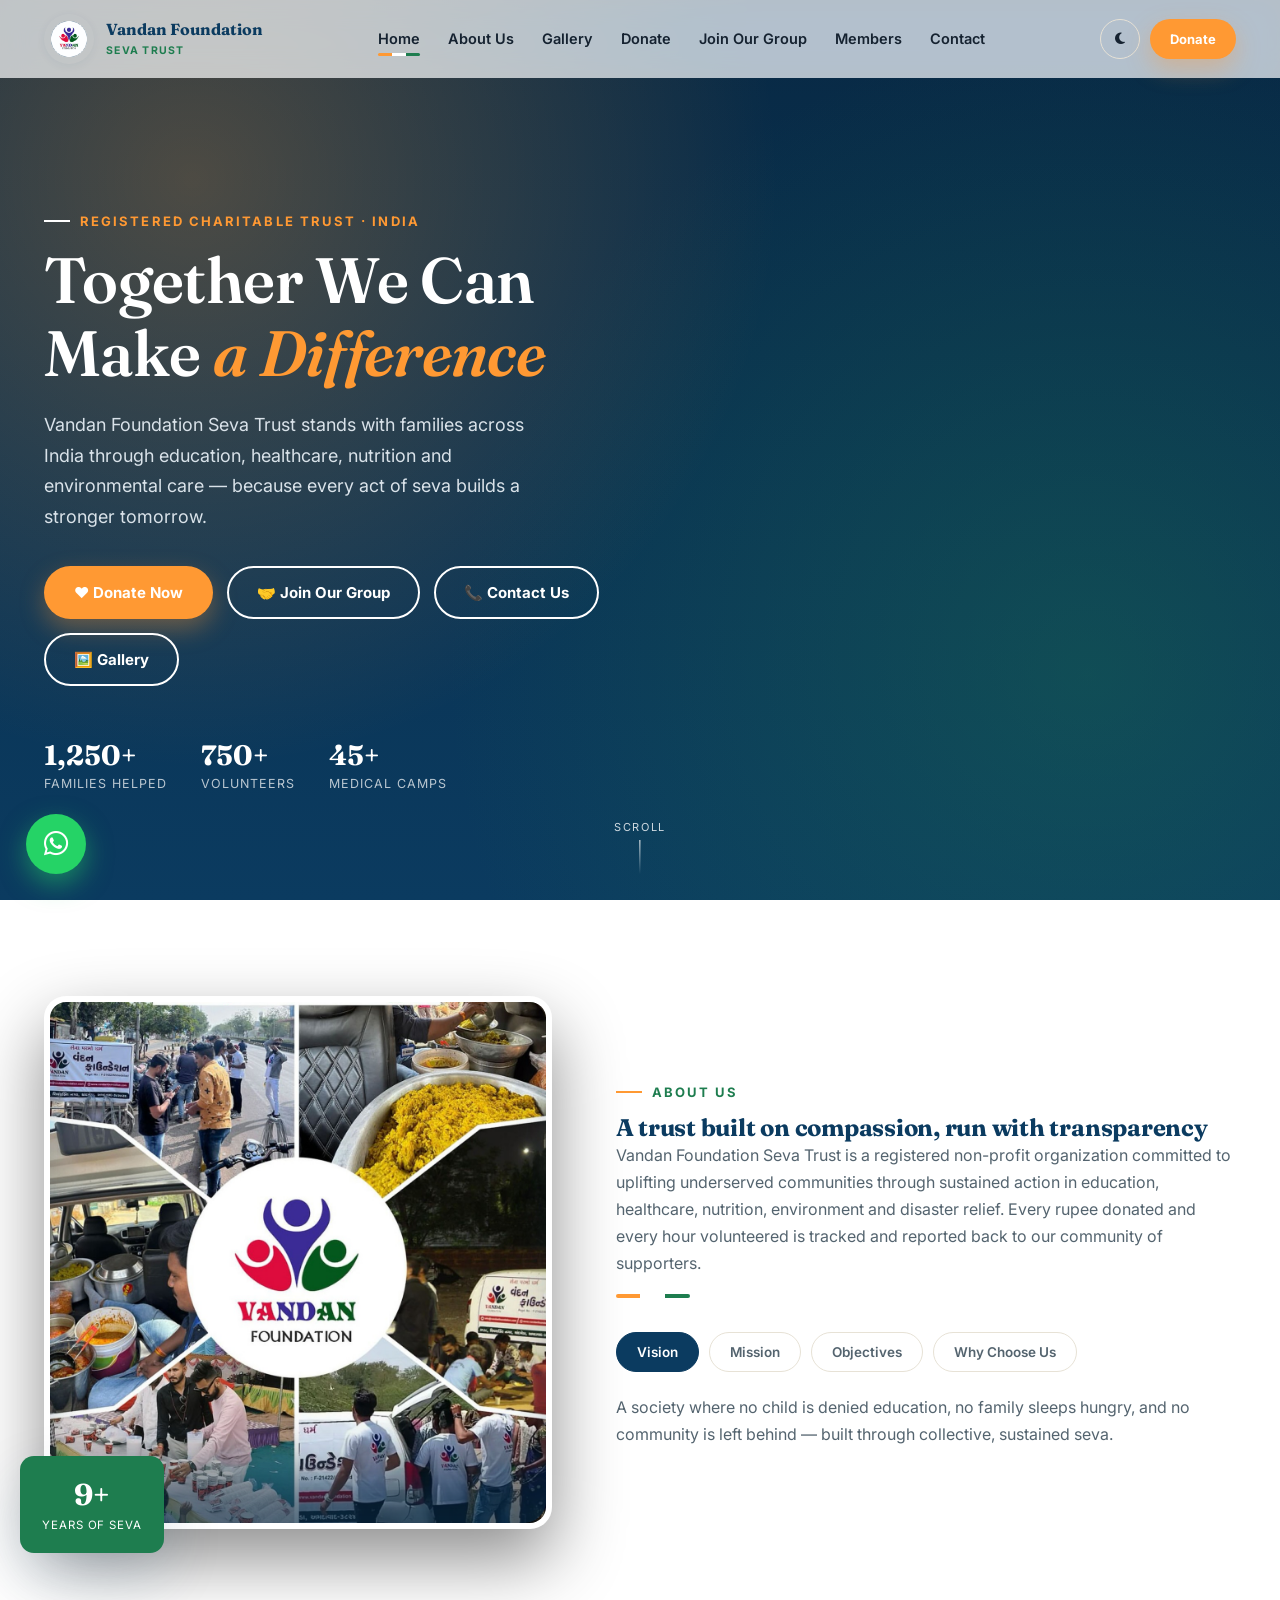
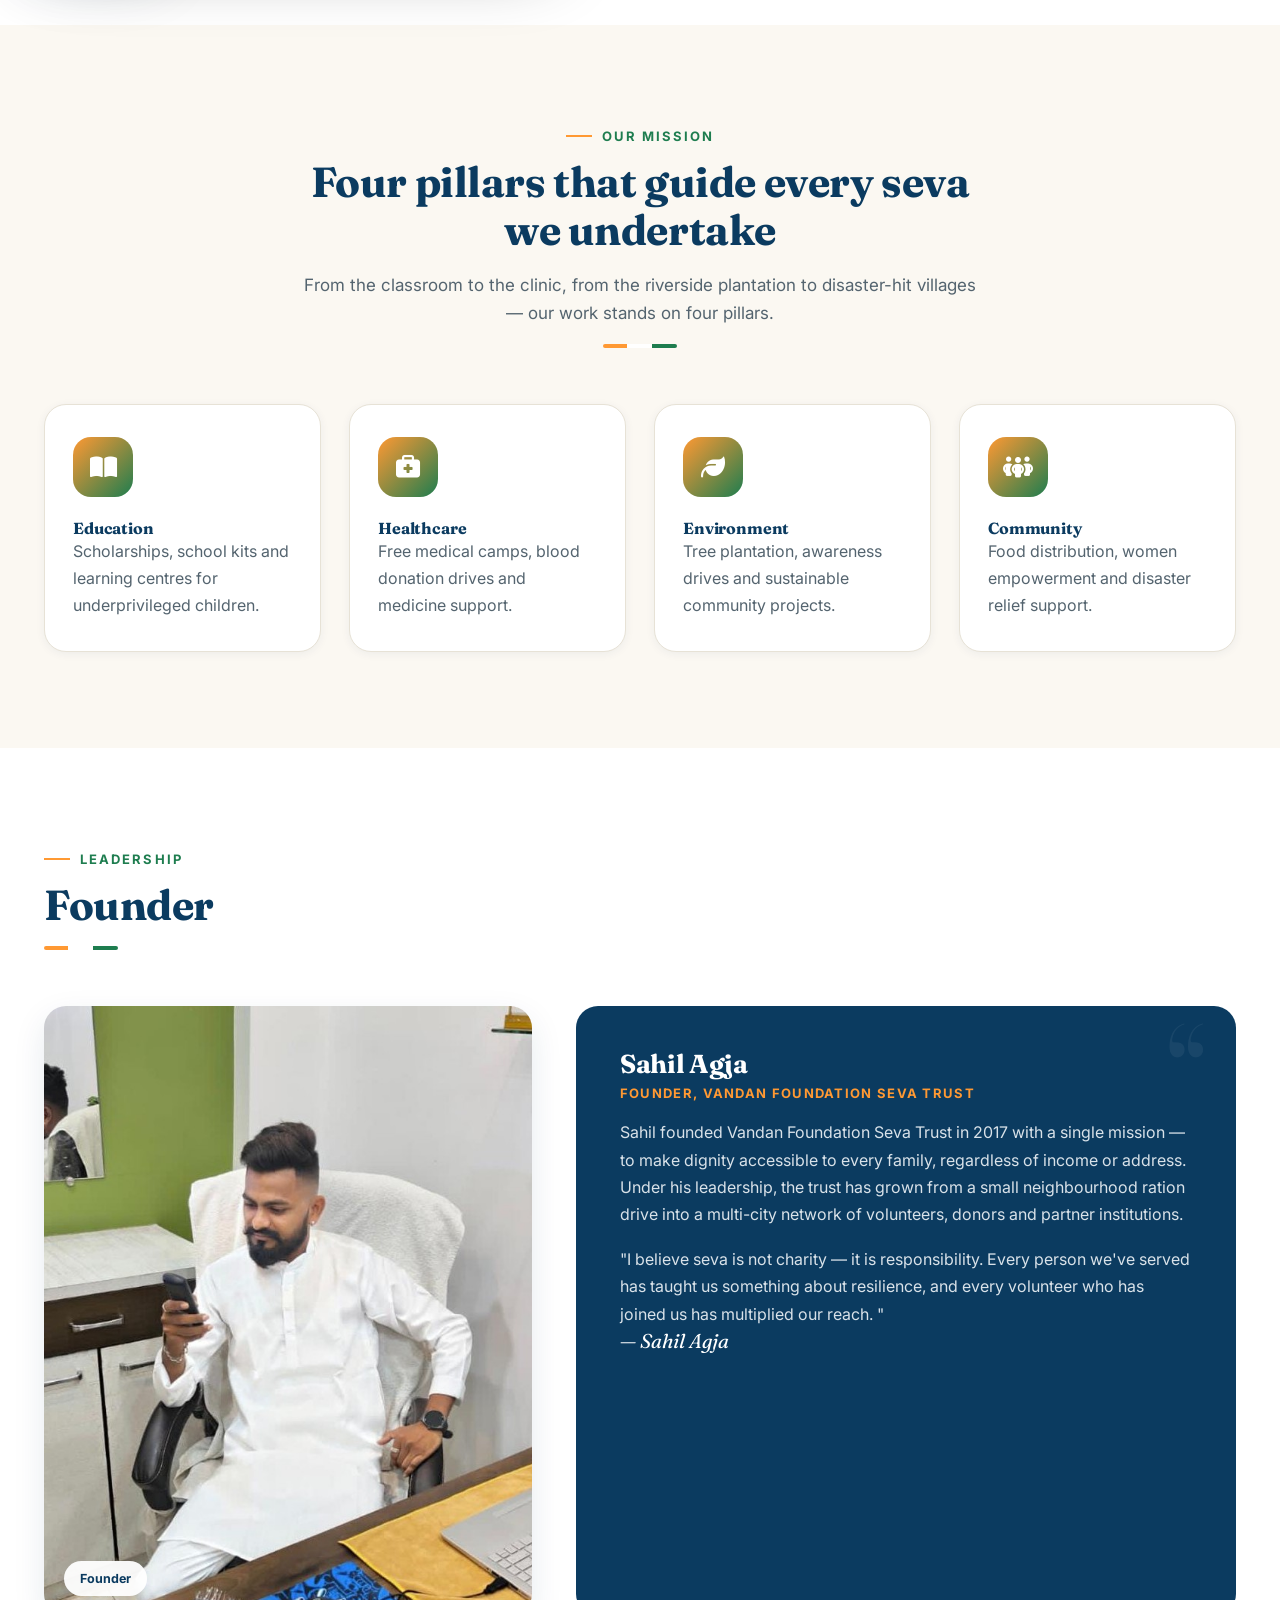
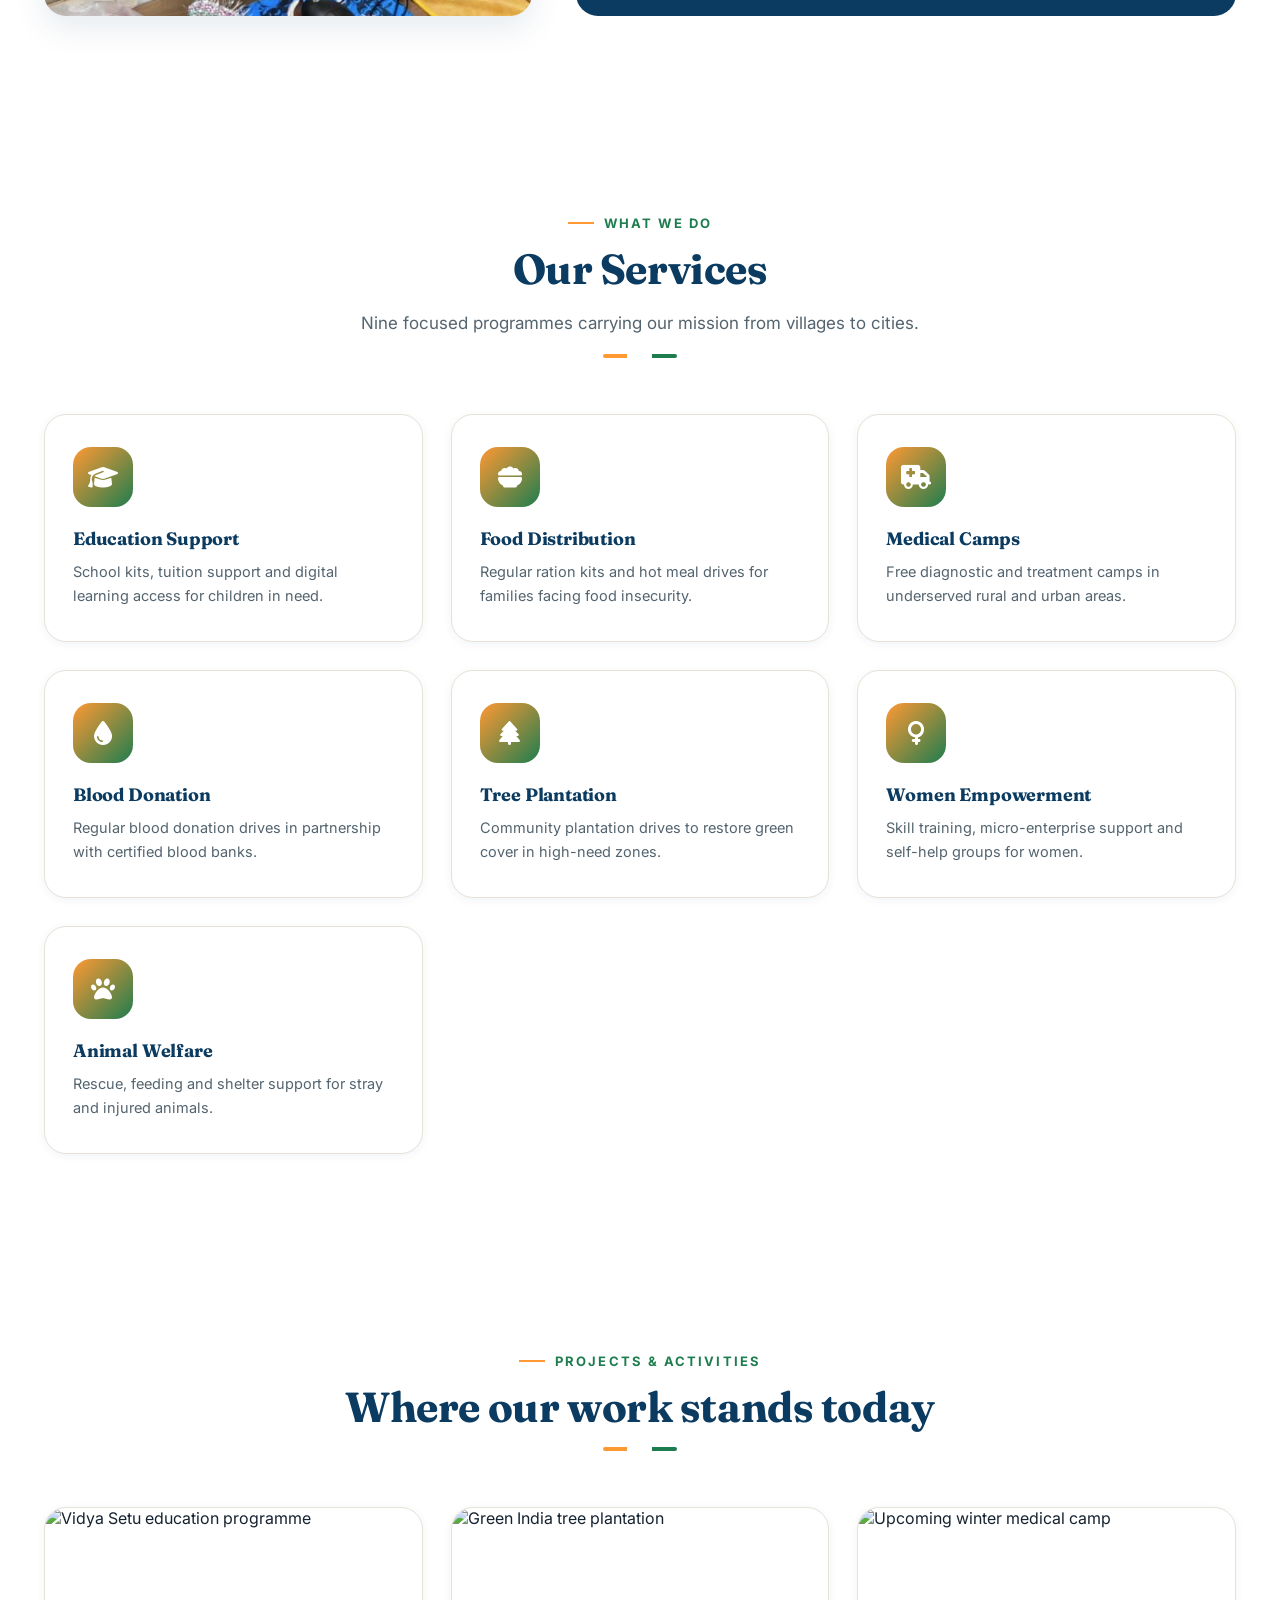
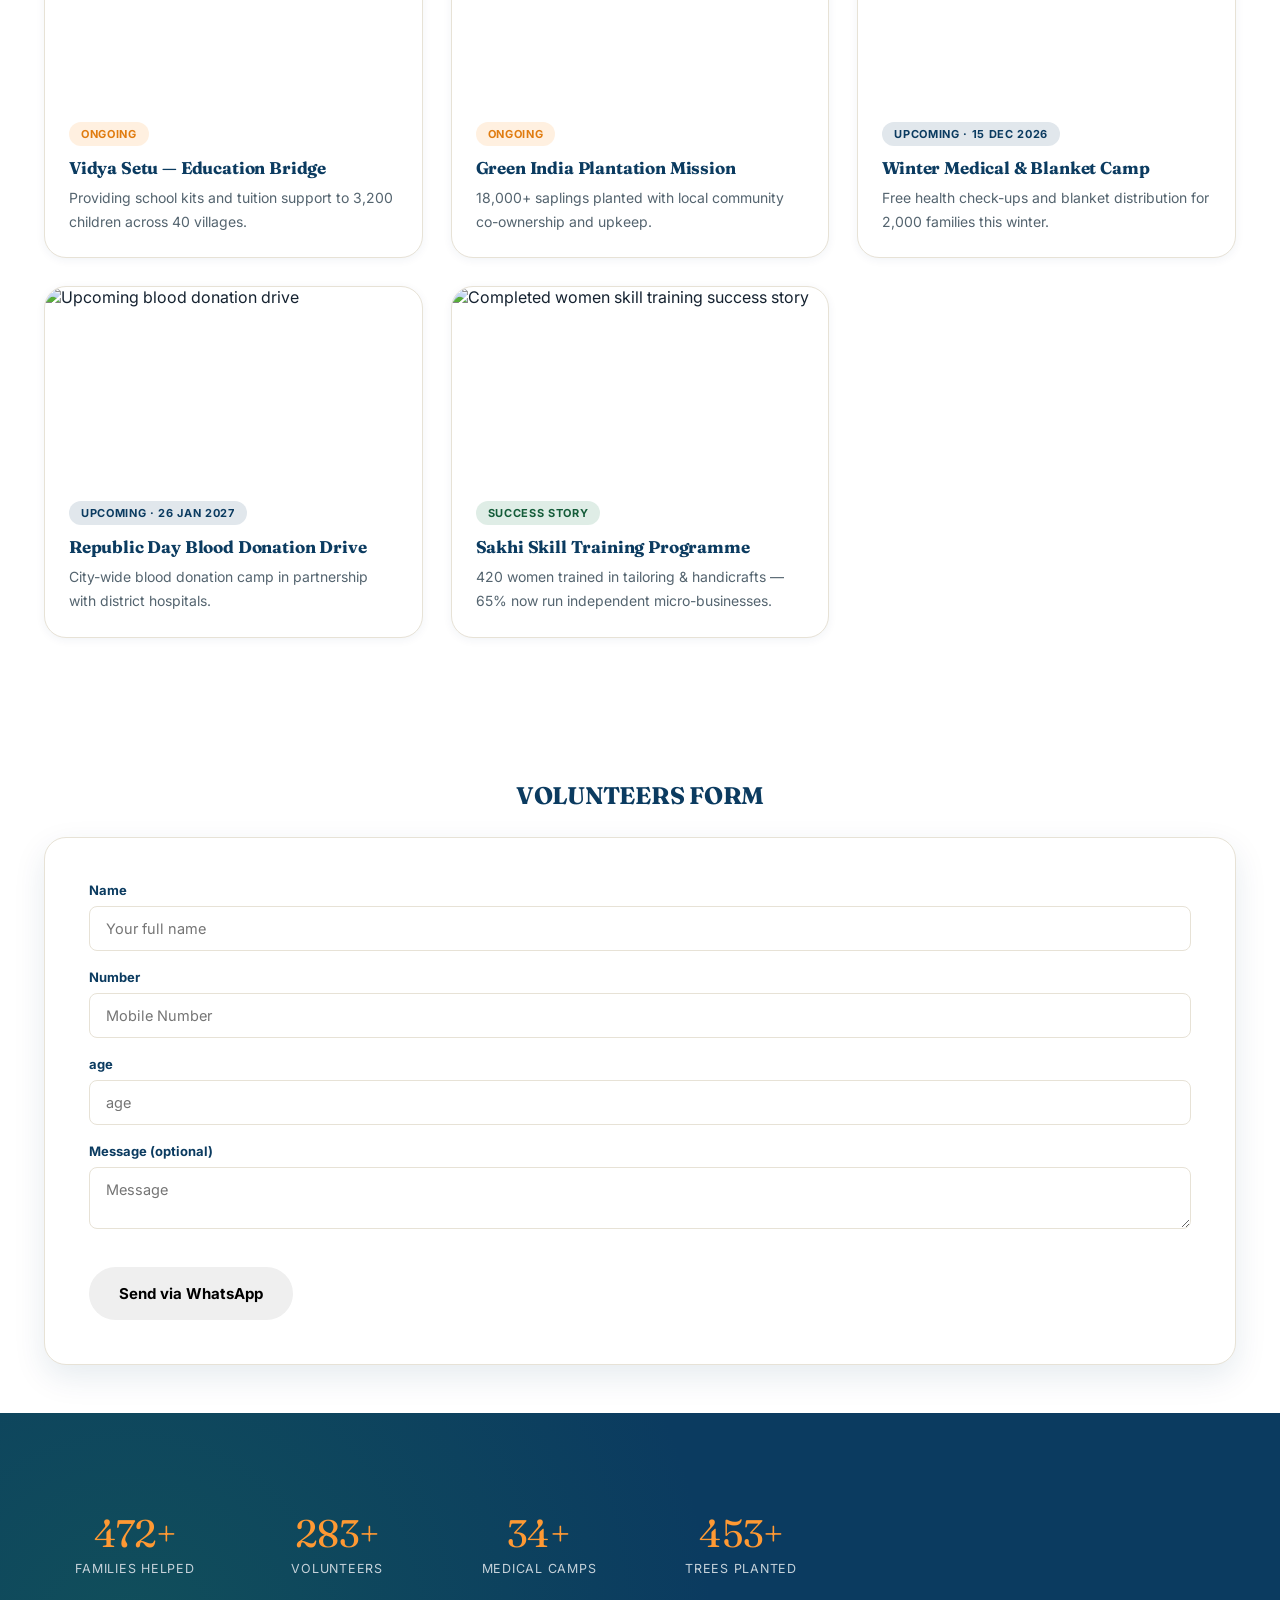
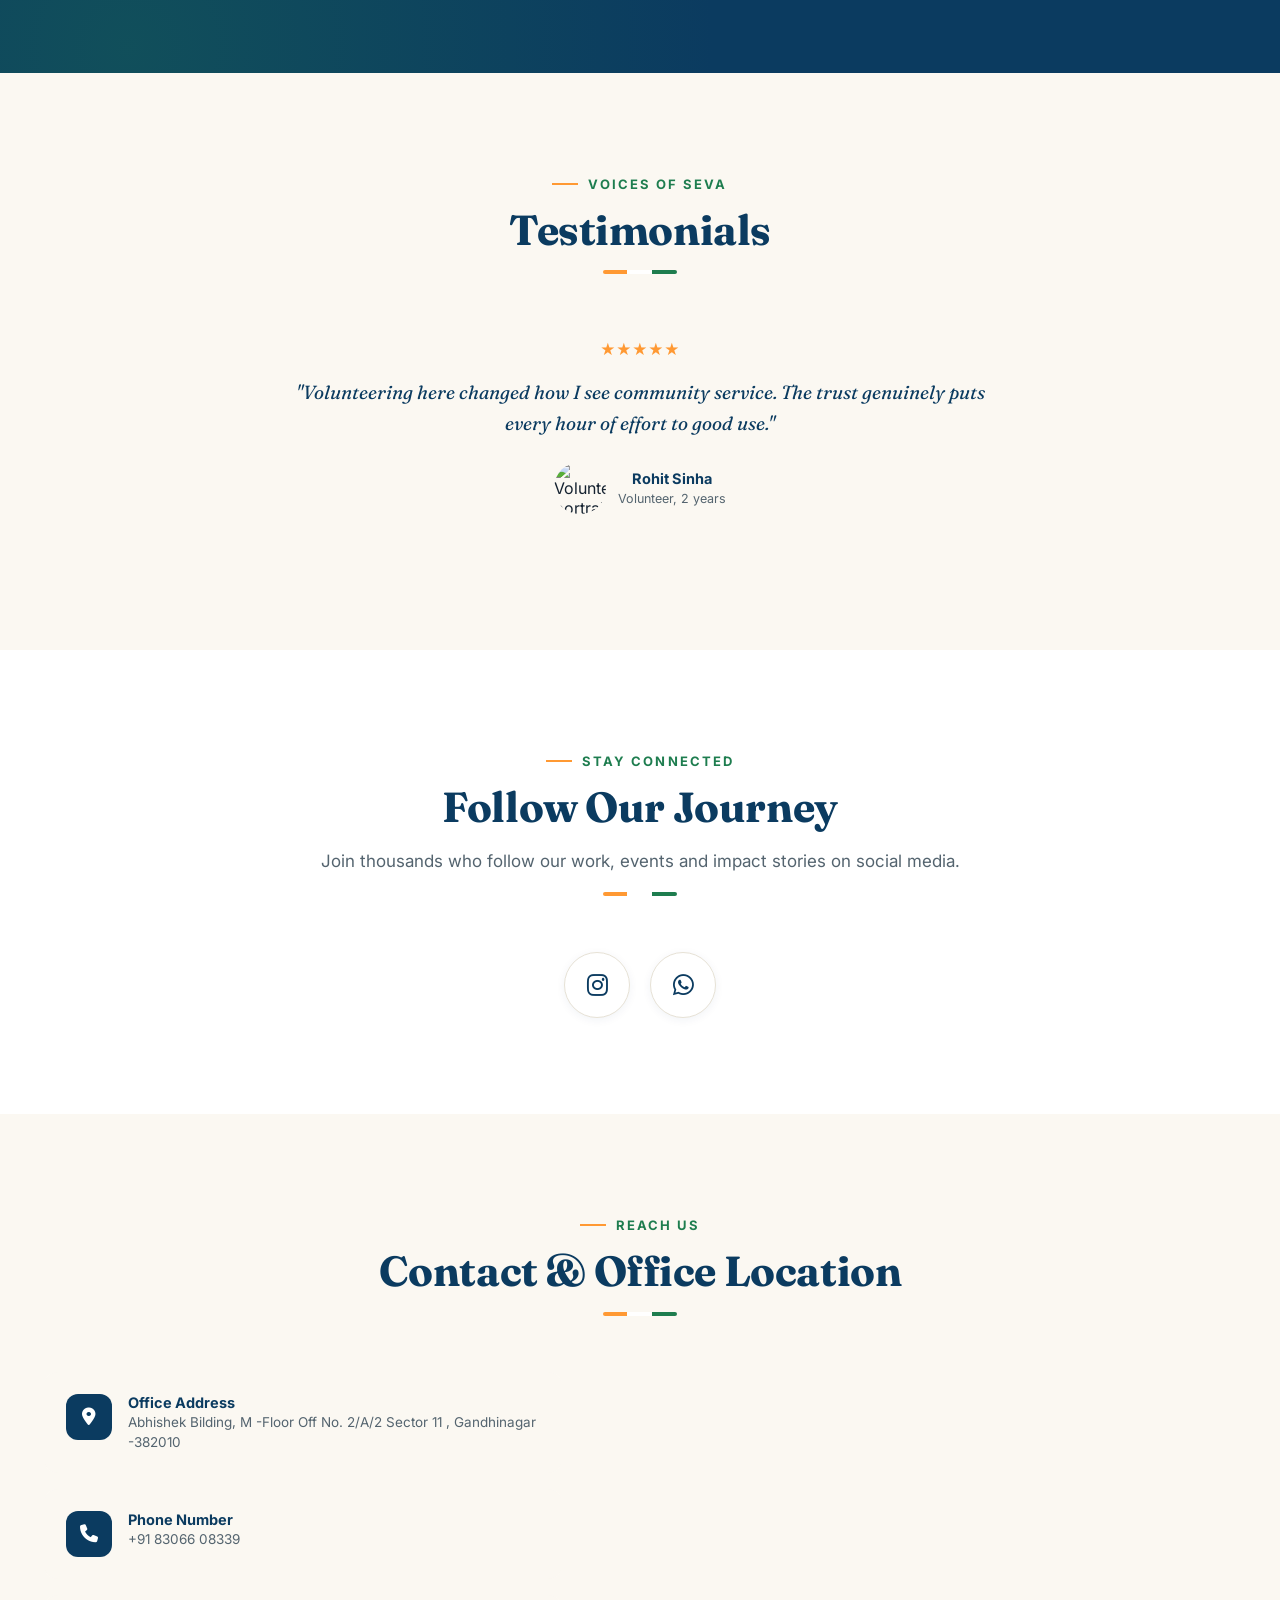
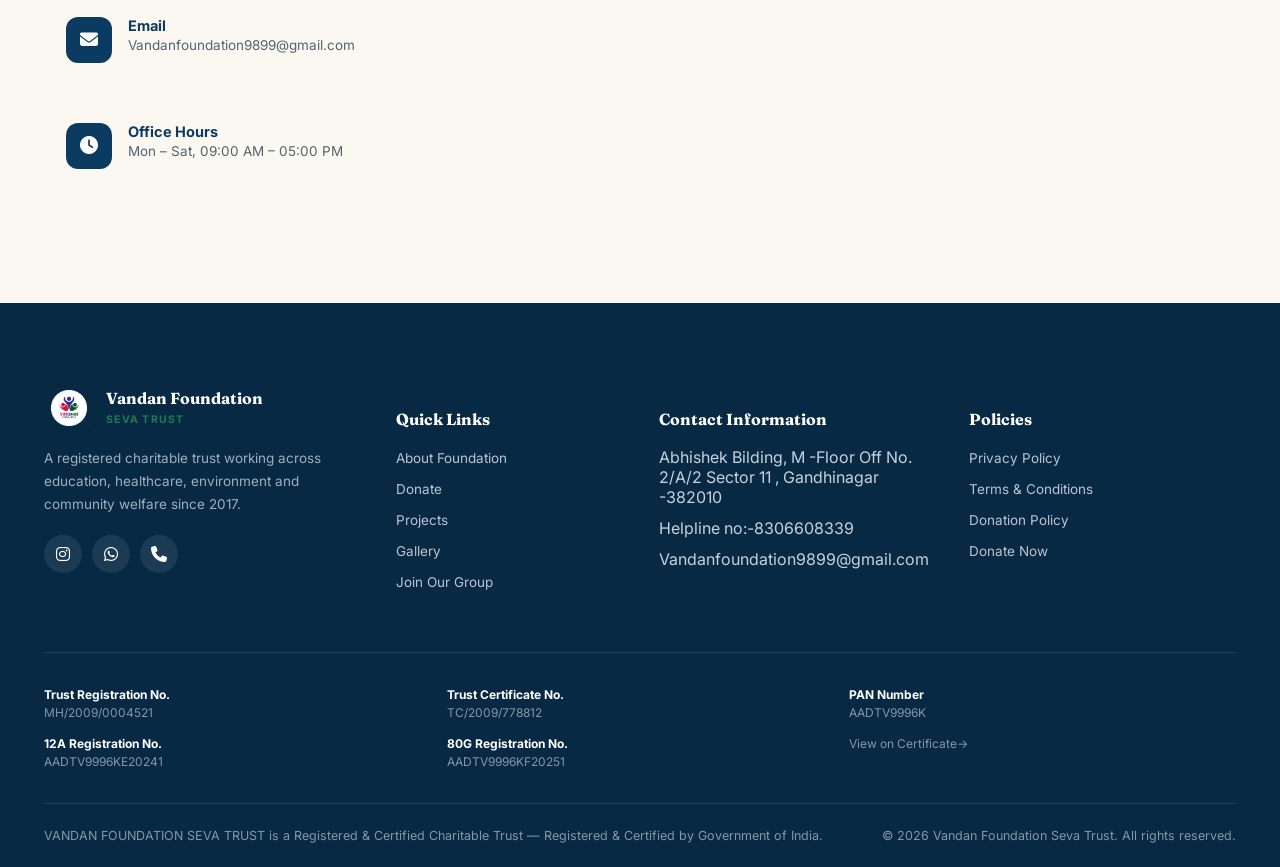
==== index.html @ 944c28fb "Update WhatsApp link to direct to phone number" ====
<!DOCTYPE html>
<html lang="en">
<head>
<meta charset="UTF-8">
<meta name="viewport" content="width=device-width, initial-scale=1.0">
<title>Vandan Foundation Seva Trust | Together We Can Make a Difference</title>
<meta name="description" content="Vandan Foundation Seva Trust is a registered charitable organization working in education, healthcare, environment and community welfare across India. Donate, volunteer, or partner with us.">
<meta name="keywords" content="NGO, charitable trust, donate, volunteer, education support, medical camps, tree plantation, India seva trust">
<meta property="og:title" content="Vandan Foundation Seva Trust">
<meta property="og:description" content="Together We Can Make a Difference — a registered charitable trust serving education, healthcare, environment and community welfare.">
<meta property="og:type" content="website">
<link rel="icon" href="data:image/svg+xml,<svg xmlns=%22http://www.w3.org/2000/svg%22 viewBox=%220 0 100 100%22><circle cx=%2250%22 cy=%2250%22 r=%2248%22 fill=%22%230B3B60%22/><text x=%2250%22 y=%2263%22 font-size=%2250%22 text-anchor=%22middle%22 fill=%22%23FF9933%22>V</text></svg>">
<link rel="preconnect" href="https://fonts.googleapis.com">
<link href="https://fonts.googleapis.com/css2?family=Fraunces:ital,wght@0,500;0,600;0,700;1,500&family=Inter:wght@400;500;600;700;800&display=swap" rel="stylesheet">
<link rel="stylesheet" href="https://cdnjs.cloudflare.com/ajax/libs/font-awesome/6.5.1/css/all.min.css">
<link rel="stylesheet" href="style.css">
</head>
<body>
<a href="#main" class="skip-link">Skip to content</a>

<!-- ============ NAVBAR ============ -->
<header class="navbar" id="navbar">
  <div class="container nav-inner">
    <a href="#home" class="brand">
      <span class="brand-mark"><span><img src="logo.jpg"></span></span>
      <span class="brand-name"><b>Vandan Foundation</b><small>Seva Trust</small></span>
    </a>
    <nav class="nav-links" id="navLinks">
      <a href="#home">Home</a>
      <a href="#about">About Us</a>
      <a href="Gallery.html">Gallery</a>
      <a href="Donate.html">Donate</a>
      <a href="#volunteer">Join Our Group</a>
      <a href="#team">Members</a>
      <a href="#contact">Contact</a>
    </nav>
    <div class="nav-actions">
     <button class="nav-toggle" id="navToggle" aria-label="Toggle menu"><i class></i></button>
      <button class="icon-btn" id="themeToggle" aria-label="Toggle dark mode"><i class="fa-solid fa-moon"></i></button>
      <a href="Donate.html" class="btn btn-saffron btn-sm">Donate</a>

    </div>
  </div>
</header>

<main id="main">

  <!-- ============ 1. HERO ============ -->
  <section class="hero" id="home">
    <div class="container hero-grid">
      <div class="hero-copy">
<br>
        <span class="eyebrow">Registered Charitable Trust · India</span>
        <h1>Together We Can Make <em>a Difference</em></h1>
        <p>Vandan Foundation Seva Trust stands with families across India through education, healthcare, nutrition and environmental care — because every act of seva builds a stronger tomorrow.</p>
        <div class="hero-ctas">
          <a href="Donate.html" class="btn btn-saffron">❤️ Donate Now</a>
          <a href="#bookingForm" class="btn btn-outline">🤝 Join Our Group</a>
          <a href="#contact" class="btn btn-outline">📞 Contact Us</a>
          <a href="Gallery.html" class="btn btn-outline">🖼️ Gallery</a>
        </div>
        <div class="hero-stats">
          <div><b data-count="1250" data-suffix="+" class="num">0</b><span>Families Helped</span></div>
          <div><b data-count="750" data-suffix="+" class="num">0</b><span>Volunteers</span></div>
          <div><b data-count="45" data-suffix="+" class="num">0</b><span>Medical Camps</span></div>
        </div>
      </div>
    </div>
    <div class="scroll-cue"><span>Scroll</span><span class="dot"></span></div>
  </section>

  <!-- ============ 2. ABOUT US ============ -->
  <section class="section" id="about">
    <div class="container about-grid">
      <div class="about-img reveal">
        <div class="arch">
          <img src="1.jpg" alt="Vandan Foundation team at a community drive" loading="lazy">
        </div>
        <div class="about-badge"><b>9+</b><span>Years of Seva</span></div>
      </div>
      <div class="about-copy reveal d1">
        <span class="eyebrow">About Us</span>
        <h2>A trust built on compassion, run with transparency</h2>
        <p>Vandan Foundation Seva Trust is a registered non-profit organization committed to uplifting underserved communities through sustained action in education, healthcare, nutrition, environment and disaster relief. Every rupee donated and every hour volunteered is tracked and reported back to our community of supporters.</p>
        <div class="thread"></div>

        <div class="tab-row">
          <button class="tab-btn active" data-tab="tab-vision">Vision</button>
          <button class="tab-btn" data-tab="tab-mission">Mission</button>
          <button class="tab-btn" data-tab="tab-objectives">Objectives</button>
          <button class="tab-btn" data-tab="tab-why">Why Choose Us</button>
        </div>

        <div id="tab-vision" class="tab-panel active">
          <p>A society where no child is denied education, no family sleeps hungry, and no community is left behind — built through collective, sustained seva.</p>
        </div>
        <div id="tab-mission" class="tab-panel">
          <ul class="about-list">
            <li><i class="fa-solid fa-check"></i>Deliver measurable relief in education, health and nutrition to the most vulnerable</li>
            <li><i class="fa-solid fa-check"></i>Mobilise volunteers and donors into a transparent, accountable network of change</li>
            <li><i class="fa-solid fa-check"></i>Champion environmental stewardship alongside human welfare</li>
          </ul>
        </div>
        <div id="tab-objectives" class="tab-panel">
          <ul class="about-list">
            <li><i class="fa-solid fa-check"></i>Expand education support to 2,300+ children by 2024</li>
            <li><i class="fa-solid fa-check"></i>Run 45+ free medical camps annually across three states</li>
            <li><i class="fa-solid fa-check"></i>Plant 1,200+ trees under our green India initiative</li>
          </ul>
        </div>
        <div id="tab-why" class="tab-panel">
          <ul class="about-list">
            <li><i class="fa-solid fa-check"></i>100% registered & audited — 12A, 80G and PAN verified</li>
            <li><i class="fa-solid fa-check"></i>On-ground volunteer network across cities and villages</li>
            <li><i class="fa-solid fa-check"></i>Transparent donation tracking and annual impact reports</li>
          </ul>
        </div>
      </div>
    </div>
  </section>

  <!-- ============ 3. OUR MISSION (pillars) ============ -->
  <section class="section alt" id="mission">
    <div class="container">
      <div class="section-head center reveal">
        <span class="eyebrow">Our Mission</span>
        <h2>Four pillars that guide every seva we undertake</h2>
        <p>From the classroom to the clinic, from the riverside plantation to disaster-hit villages — our work stands on four pillars.</p>
        <div class="thread center"></div>
      </div>
      <div class="grid g-4">
        <div class="card reveal"><div class="service-icon"><i class="fa-solid fa-book-open"></i></div><h4>Education</h4><p>Scholarships, school kits and learning centres for underprivileged children.</p></div>
        <div class="card reveal d1"><div class="service-icon"><i class="fa-solid fa-briefcase-medical"></i></div><h4>Healthcare</h4><p>Free medical camps, blood donation drives and medicine support.</p></div>
        <div class="card reveal d2"><div class="service-icon"><i class="fa-solid fa-leaf"></i></div><h4>Environment</h4><p>Tree plantation, awareness drives and sustainable community projects.</p></div>
        <div class="card reveal d3"><div class="service-icon"><i class="fa-solid fa-people-group"></i></div><h4>Community</h4><p>Food distribution, women empowerment and disaster relief support.</p></div>
      </div>
    </div>
  </section>

  <!-- ============ 4. FOUNDER ============ -->
  <section class="section" id="founder">
    <div class="container">
      <div class="section-head reveal">
        <span class="eyebrow">Leadership</span>
        <h2>Founder</h2>
        <div class="thread"></div>
      </div>
      <div class="founder-wrap">
        <div class="founder-photo reveal">
          <img src="Owner.jpg" alt="Founder of Vandan Foundation Seva Trust" loading="lazy">
          <span class="tag">Founder</span>
        </div>
        <div class="founder-card reveal d1">
          <h3>Sahil Agja</h3>
          <span class="role">Founder, Vandan Foundation Seva Trust</span>
          <p>Sahil founded Vandan Foundation Seva Trust in 2017 with a single mission — to make dignity accessible to every family, regardless of income or address. Under his leadership, the trust has grown from a small neighbourhood ration drive into a multi-city network of volunteers, donors and partner institutions.</p>
          <p>"I believe seva is not charity — it is responsibility. Every person we've served has taught us something about resilience, and every volunteer who has joined us has multiplied our reach. "</p>
          <span class="founder-sign">— Sahil Agja</span>
        </div>
      </div>
    </div>
  </section>

  <!-- ============ 6. SERVICES ============ -->
  <section class="section" id="services">
    <div class="container">
      <div class="section-head center reveal">
        <span class="eyebrow">What We Do</span>
        <h2>Our Services</h2>
        <p>Nine focused programmes carrying our mission from villages to cities.</p>
        <div class="thread center"></div>
      </div>
      <div class="grid g-3">
        <div class="card service-card reveal"><div class="service-icon"><i class="fa-solid fa-graduation-cap"></i></div><h4>Education Support</h4><p>School kits, tuition support and digital learning access for children in need.</p></div>
        <div class="card service-card reveal d1"><div class="service-icon"><i class="fa-solid fa-bowl-food"></i></div><h4>Food Distribution</h4><p>Regular ration kits and hot meal drives for families facing food insecurity.</p></div>
        <div class="card service-card reveal d2"><div class="service-icon"><i class="fa-solid fa-truck-medical"></i></div><h4>Medical Camps</h4><p>Free diagnostic and treatment camps in underserved rural and urban areas.</p></div>
        <div class="card service-card reveal"><div class="service-icon"><i class="fa-solid fa-droplet"></i></div><h4>Blood Donation</h4><p>Regular blood donation drives in partnership with certified blood banks.</p></div>
        <div class="card service-card reveal d1"><div class="service-icon"><i class="fa-solid fa-tree"></i></div><h4>Tree Plantation</h4><p>Community plantation drives to restore green cover in high-need zones.</p></div>
        <div class="card service-card reveal d2"><div class="service-icon"><i class="fa-solid fa-venus"></i></div><h4>Women Empowerment</h4><p>Skill training, micro-enterprise support and self-help groups for women.</p></div>
        <div class="card service-card reveal"><div class="service-icon"><i class="fa-solid fa-paw"></i></div><h4>Animal Welfare</h4><p>Rescue, feeding and shelter support for stray and injured animals.</p></div>

      </div>
    </div>
  </section>


  <!-- ============ EVENTS + PROJECTS ============ -->
  <section class="section" id="events">
    <div class="container">
      <div class="section-head center reveal">
        <span class="eyebrow">Projects &amp; Activities</span>
        <h2 id="projects">Where our work stands today</h2>
        <div class="thread center"></div>
      </div>

      <div class="grid g-3">
        <div class="card proj-card reveal" data-status="ongoing">
          <div class="proj-img"><img src="https://placehold.co/400x260/0B3B60/FFFFFF?text=Vidya+Setu" alt="Vidya Setu education programme" loading="lazy"></div>
          <div class="proj-body"><span class="proj-status ongoing">Ongoing</span><h4>Vidya Setu — Education Bridge</h4><p>Providing school kits and tuition support to 3,200 children across 40 villages.</p></div>
        </div>
        <div class="card proj-card reveal d1" data-status="ongoing">
          <div class="proj-img"><img src="https://placehold.co/400x260/1E7D4F/FFFFFF?text=Green+India" alt="Green India tree plantation" loading="lazy"></div>
          <div class="proj-body"><span class="proj-status ongoing">Ongoing</span><h4>Green India Plantation Mission</h4><p>18,000+ saplings planted with local community co-ownership and upkeep.</p></div>
        </div>
        <div class="card proj-card reveal d2" data-status="upcoming">
          <div class="proj-img"><img src="https://placehold.co/400x260/FF9933/FFFFFF?text=Winter+Camp" alt="Upcoming winter medical camp" loading="lazy"></div>
          <div class="proj-body"><span class="proj-status upcoming">Upcoming · 15 Dec 2026</span><h4>Winter Medical &amp; Blanket Camp</h4><p>Free health check-ups and blanket distribution for 2,000 families this winter.</p></div>
        </div>
        <div class="card proj-card reveal" data-status="upcoming">
          <div class="proj-img"><img src="https://placehold.co/400x260/0B3B60/FFFFFF?text=Blood+Drive" alt="Upcoming blood donation drive" loading="lazy"></div>
          <div class="proj-body"><span class="proj-status upcoming">Upcoming · 26 Jan 2027</span><h4>Republic Day Blood Donation Drive</h4><p>City-wide blood donation camp in partnership with district hospitals.</p></div>
        </div>

        <div class="card proj-card reveal d2" data-status="completed">
          <div class="proj-img"><img src="https://placehold.co/400x260/FF9933/FFFFFF?text=Skill+Program" alt="Completed women skill training success story" loading="lazy"></div>
          <div class="proj-body"><span class="proj-status completed">Success Story</span><h4>Sakhi Skill Training Programme</h4><p>420 women trained in tailoring &amp; handicrafts — 65% now run independent micro-businesses.</p></div>
        </div>
      </div>
    </div>
  </section>


<section class="form">
  <div class="container">
    <div class="grid">
<br>
    <h2 style="text-align : center">VOLUNTEERS FORM</h2>
      <form class="form-card reveal" id="bookingForm">
        <div class="form-row">
          <div class="field"><label for="fname">Name</label><input type="text" id="fname" placeholder="Your full name" ></div>
          <div class="field"><label for="fphone">Number</label><input type="tel" id="fphone" placeholder="Mobile Number" ></div>

        </div>
        <div class="field"><label for="fguests">age</label><input type="number" id="fguests" min="17" placeholder="age" ></div>
        <div class="field"><label for="fmsg">Message (optional)</label><textarea id="fmsg" placeholder="Message"></textarea></div>
<br>
        <button type="submit" class="btn btn-primary" >Send via WhatsApp</button>
      </form>
<br>
    </div>
  </div>
</section>
  <!-- ============ 12. STATISTICS ============ -->
  <section class="section stats-section">
    <div class="container">
      <div class="stats-grid">
        <div class="stat-item reveal"><div class="num" data-count="1250" data-suffix="+">0</div><span>Families Helped</span></div>
        <div class="stat-item reveal d1"><div class="num" data-count="750" data-suffix="+">0</div><span>Volunteers</span></div>

        <div class="stat-item reveal d3"><div class="num" data-count="45" data-suffix="+">0</div><span>Medical Camps</span></div>
        <div class="stat-item reveal d4"><div class="num" data-count="1200" data-suffix="+">0</div><span>Trees Planted</span></div>
  
      </div>
    </div>
  </section>

  <!-- ============ 11. TESTIMONIALS ============ -->
  <section class="section alt">
    <div class="container">
      <div class="section-head center reveal">
        <span class="eyebrow">Voices of Seva</span>
        <h2>Testimonials</h2>
        <div class="thread center"></div>
      </div>
      <div class="test-slider reveal">
        <div class="test-track" id="testTrack">
          <div class="test-slide">
            <div class="stars">★★★★★</div>
            <p>"Volunteering here changed how I see community service. The trust genuinely puts every hour of effort to good use."</p>
            <div class="test-person"><img src="https://placehold.co/100x100/0B3B60/FFFFFF?text=RS" alt="Volunteer portrait"><div><b>Rohit Sinha</b><span>Volunteer, 2 years</span></div></div>
          </div>
          <div class="test-slide">
            <div class="stars">★★★★★</div>
            <p>"The education programme supported my daughter's school fees for two years. We are forever grateful to this trust."</p>
            <div class="test-person"><img src="https://placehold.co/100x100/1E7D4F/FFFFFF?text=KM" alt="Beneficiary portrait"><div><b>Kavita More</b><span>Beneficiary Parent</span></div></div>
          </div>
          <div class="test-slide">
            <div class="stars">★★★★★</div>
            <p>"I've partnered with several NGOs for CSR — Vandan Foundation's on-ground execution and reporting is best-in-class."</p>
            <div class="test-person"><img src="https://placehold.co/100x100/FF9933/FFFFFF?text=VS" alt="Corporate partner portrait"><div><b>Vikram Sethi</b><span>CSR Partner, Sethi Industries</span></div></div>
          </div>
        </div>
      </div>
      <div class="test-dots" id="testDots"></div>
    </div>
  </section>

  <!-- ============ 13. SOCIAL MEDIA ============ -->
  <section class="section">
    <div class="container">
      <div class="section-head center reveal">
        <span class="eyebrow">Stay Connected</span>
        <h2>Follow Our Journey</h2>
        <p>Join thousands who follow our work, events and impact stories on social media.</p>
        <div class="thread center"></div>
      </div>
      <div class="social-strip reveal">
        <a href="https://www.instagram.com/vandan_foundation?igsh=MW83OHNneTh3d3c0YQ==" class="ig" aria-label="Instagram"><i class="fa-brands fa-instagram"></i></a>
        <a href="https://wa.me/919327863557" class="wa" aria-label="WhatsApp"><i class="fa-brands fa-whatsapp"></i></a>


      </div>
    </div>
  </section>

  <!-- ============ 14 & 15. MAP + CONTACT ============ -->
  <section class="section alt" id="contact">
    <div class="container">
      <div class="section-head center reveal">
        <span class="eyebrow">Reach Us</span>
        <h2>Contact &amp; Office Location</h2>
        <div class="thread center"></div>
      </div>
      <div class="contact-wrap">
        <div class="reveal">
          <div class="info-card"><i class="fa-solid fa-location-dot"></i><div><b>Office Address</b><span> Abhishek Bilding, M -Floor Off No. 2/A/2 Sector 11 , Gandhinagar -382010</span></div></div>
          <div class="info-card"><i class="fa-solid fa-phone"></i><div><b>Phone Number</b><span>+91 83066 08339</span></div></div>
          <div class="info-card"><i class="fa-solid fa-envelope"></i><div><b>Email</b><span> Vandanfoundation9899@gmail.com</span></div></div>
          <div class="info-card"><i class="fa-solid fa-clock"></i><div><b>Office Hours</b><span>Mon – Sat, 09:00 AM – 05:00 PM</span></div></div>
        </div>

  <!-- ============ 16. FAQ ============ -->



  <!-- ============ 17. FOOTER ============ -->
</main>

<footer id="footer">
  <div class="container">
    <div class="footer-grid">
      <div class="footer-brand">
        <a href="#home" class="brand">
      <span class="brand-mark"><span><img src="logo.jpg"></span></span>
          <span class="brand-name"><b style="color:#fff;">Vandan Foundation</b><small>Seva Trust</small></span>
        </a>
        <p>A registered charitable trust working across education, healthcare, environment and community welfare since 2017.</p>
        <div class="footer-social">

          <a href="https://www.instagram.com/vandan_foundation?igsh=MW83OHNneTh3d3c0YQ==" aria-label="Instagram"><i class="fa-brands fa-instagram"></i></a>
          <a href="https://wa.me/919327863557" aria-label="WhatsApp"><i class="fa-brands fa-whatsapp"></i></a>
          <a href="tel:+918306608339"><i class="fa fa-phone"></i></a>

        </div>
      </div>
      <div>
        <h5>Quick Links</h5>
        <ul class="footer-links">
          <li><a href="#about">About Foundation</a></li>
          <li><a href="Donate.html">Donate</a></li>
          <li><a href="#projects">Projects</a></li>
          <li><a href="Gallery.html">Gallery</a></li>
          <li><a href="#bookingForm">Join Our Group</a></li>
        </ul>
      </div>
      <div>
        <h5>Contact Information</h5>
        <ul class="footer-links">
          <li>Abhishek Bilding, M -Floor Off No. 2/A/2 Sector 11 , Gandhinagar -382010</li>
          <li>Helpline no:-8306608339</li>
          <li> Vandanfoundation9899@gmail.com</li>

        </ul>
      </div>
      <div>
        <h5>Policies</h5>
        <ul class="footer-links">
          <li><a href="#">Privacy Policy</a></li>
          <li><a href="#">Terms &amp; Conditions</a></li>
          <li><a href="#">Donation Policy</a></li>
          <li><a href="#donate">Donate Now</a></li>
        </ul>
      </div>
    </div>

    <div class="footer-legal">
      <div><span>Trust Registration No.</span>MH/2009/0004521</div>
      <div><span>Trust Certificate No.</span>TC/2009/778812</div>
      <div><span>PAN Number</span> AADTV9996K</div>
      <div><span>12A Registration No.</span> AADTV9996KE20241</div>
      <div><span>80G Registration No.</span> AADTV9996KF20251</div>
      <a href="Certificate.html">View on Certificate→</a>
    </div>

    <div class="footer-bottom">
      <span>VANDAN FOUNDATION SEVA TRUST is a Registered &amp; Certified Charitable Trust — Registered &amp; Certified by Government of India. </span>
      <span>© 2026 Vandan Foundation Seva Trust. All rights reserved.</span>
    </div>
  </div>
</footer>

<!-- ============ FLOATING UTILITIES ============ -->
<a href="https://wa.me/919327863557" class="whatsapp-float" aria-label="Chat with us on WhatsApp" target="_blank" rel="noopener"><i class="fa-brands fa-whatsapp"></i></a>
<button class="back-top" id="backTop" aria-label="Back to top"><i class="fa-solid fa-arrow-up"></i></button>

<script src="script.js"></script>
</body>
</html>
---- style.css ----
/* ==========================================================================
   VANDAN FOUNDATION SEVA TRUST — Stylesheet
   Design tokens: saffron #FF9933 / navy #0B3B60 / green #1E7D4F / white
   Display face: Fraunces (warm serif) — Body/UI: Inter
   Signature motif: the "tricolour thread" — a 3px saffron→white→green rule
   used as a section marker, and an arch silhouette echoing Indian temple
   gateways used to frame imagery throughout the site.
   ========================================================================== */

:root{
  --saffron:#FF9933;
  --saffron-dark:#E07C10;
  --navy:#0B3B60;
  --navy-deep:#082944;
  --green:#1E7D4F;
  --green-deep:#145C39;
  --white:#FFFFFF;
  --cream:#FBF8F2;
  --ink:#152230;
  --ink-soft:#54646F;
  --line:#E7E2D6;

  --radius-lg:22px;
  --radius-md:14px;
  --radius-sm:8px;
  --shadow-sm:0 2px 10px rgba(11,59,96,.06);
  --shadow-md:0 12px 32px rgba(11,59,96,.10);
  --shadow-lg:0 24px 60px rgba(11,59,96,.16);
  --thread:linear-gradient(90deg,var(--saffron) 0%,var(--saffron) 33%,#ffffff 33%,#ffffff 66%,var(--green) 66%,var(--green) 100%);

  --maxw:1240px;
  --nav-h:78px;
}

[data-theme="dark"]{
  --white:#0E1720;
  --cream:#111B24;
  --ink:#F3F0E9;
  --ink-soft:#B6C0C8;
  --line:#243440;
  --shadow-sm:0 2px 10px rgba(0,0,0,.3);
  --shadow-md:0 12px 32px rgba(0,0,0,.4);
  --shadow-lg:0 24px 60px rgba(0,0,0,.5);
}

*,*::before,*::after{box-sizing:border-box;}
html{scroll-behavior:smooth;}
body{
  margin:0;
  font-family:'Inter',system-ui,sans-serif;
  color:var(--ink);
  background:var(--white);
  -webkit-font-smoothing:antialiased;
  overflow-x:hidden;
  transition:background .35s ease,color .35s ease;
}
img{max-width:100%;display:block;}
a{color:inherit;text-decoration:none;}
ul{list-style:none;margin:0;padding:0;}
button{font-family:inherit;cursor:pointer;}
input,textarea,select{font-family:inherit;}
:focus-visible{outline:3px solid var(--saffron);outline-offset:2px;}
.container{max-width:var(--maxw);margin:0 auto;padding:0 24px;}

h1,h2,h3,h4{
  font-family:'Fraunces',serif;
  color:var(--navy);
  margin:0;
  line-height:1.15;
  letter-spacing:-0.01em;
}
[data-theme="dark"] h1,[data-theme="dark"] h2,[data-theme="dark"] h3,[data-theme="dark"] h4{color:#F3F0E9;}
p{color:var(--ink-soft);line-height:1.7;margin:0;}

.eyebrow{
  display:inline-flex;align-items:center;gap:10px;
  font-family:'Inter',sans-serif;font-weight:700;font-size:13px;
  letter-spacing:.16em;text-transform:uppercase;color:var(--green);
  margin-bottom:14px;
}
.eyebrow::before{content:"";width:26px;height:2px;background:var(--saffron);display:inline-block;}

.thread{
  width:74px;height:4px;border-radius:4px;background:var(--thread);
  margin:16px 0 0;
}
.thread.center{margin-inline:auto;}

.section{padding:96px 0;}
.section.alt{background:var(--cream);}
.section-head{max-width:680px;margin-bottom:56px;}
.section-head.center{margin-inline:auto;text-align:center;}
.section-head h2{font-size:clamp(28px,3.4vw,42px);}
.section-head p{margin-top:16px;font-size:17px;}

/* ---------- Buttons ---------- */
.btn{
  display:inline-flex;align-items:center;justify-content:center;gap:9px;
  padding:15px 28px;border-radius:100px;font-weight:700;font-size:15px;
  border:2px solid transparent;transition:transform .25s ease,box-shadow .25s ease,background .25s ease,color .25s ease;
  white-space:nowrap;
}
.btn:hover{transform:translateY(-3px);}
.btn-saffron{background:var(--saffron);color:#fff;box-shadow:0 10px 24px rgba(255,153,51,.35);}
.btn-saffron:hover{background:var(--saffron-dark);}
.btn-navy{background:var(--navy);color:#fff;box-shadow:0 10px 24px rgba(11,59,96,.3);}
.btn-navy:hover{background:var(--navy-deep);}
.btn-outline{background:transparent;border-color:#fff;color:#fff;}
.btn-outline:hover{background:rgba(255,255,255,.14);}
.btn-outline-navy{background:transparent;border-color:var(--navy);color:var(--navy);}
.btn-outline-navy:hover{background:var(--navy);color:#fff;}
.btn-green{background:var(--green);color:#fff;box-shadow:0 10px 24px rgba(30,125,79,.3);}
.btn-green:hover{background:var(--green-deep);}
.btn-block{width:100%;}
.btn-sm{padding:10px 18px;font-size:13px;}

/* ---------- Navbar ---------- */
.navbar{
  position:fixed;top:0;left:0;right:0;z-index:1000;
  height:var(--nav-h);display:flex;align-items:center;
  background:rgba(255,255,255,.7);backdrop-filter:blur(14px) saturate(160%);
  -webkit-backdrop-filter:blur(14px) saturate(160%);
  border-bottom:1px solid transparent;
  transition:background .35s ease,box-shadow .35s ease,border-color .35s ease,height .3s ease;
}
[data-theme="dark"] .navbar{background:rgba(14,23,32,.7);}
.navbar.scrolled{background:rgba(255,255,255,.92);box-shadow:var(--shadow-sm);border-bottom-color:var(--line);height:66px;}
[data-theme="dark"] .navbar.scrolled{background:rgba(14,23,32,.92);}
.nav-inner{display:flex;align-items:center;justify-content:space-between;width:100%;}
.brand{display:flex;align-items:center;gap:12px;font-family:'Fraunces',serif;}
.brand-mark{
  width:50px;height:50px;border-radius:50%;
  
  display:flex;align-items:center;justify-content:center;box-shadow:var(--shadow-sm);
  flex:none;
}
.brand-mark span{width:36px;height:36px;border-radius:50%;background:var(--navy);color:#fff;display:flex;align-items:center;justify-content:center;font-size:15px;font-weight:700;}
.brand-name{line-height:1.15;}
.brand-name b{display:block;font-size:16px;color:var(--navy);}
[data-theme="dark"] .brand-name b{color:#F3F0E9;}
.brand-name small{font-family:'Inter',sans-serif;font-size:10.5px;letter-spacing:.12em;text-transform:uppercase;color:var(--green);font-weight:700;}

.nav-links{display:flex;align-items:center;gap:28px;}
.nav-links a{
  font-size:14.5px;font-weight:600;color:var(--ink);position:relative;padding:6px 0;
}
.nav-links a::after{
  content:"";position:absolute;left:0;bottom:-3px;height:3px;width:0;border-radius:4px;
  background:var(--thread);transition:width .3s ease;
}
.nav-links a:hover::after,.nav-links a.active::after{width:100%;}
.nav-actions{display:flex;align-items:center;gap:10px;}
.icon-btn{
  width:40px;height:40px;border-radius:50%;border:1.5px solid var(--line);background:transparent;
  display:flex;align-items:center;justify-content:center;color:var(--ink);transition:.25s;
}
.icon-btn:hover{border-color:var(--saffron);color:var(--saffron);}
.nav-toggle{display:none;background:none;border:none;color:var(--navy);}
[data-theme="dark"] .nav-toggle{color:#F3F0E9;}

@media (max-width:980px){
  .nav-links{
    position:fixed;top:var(--nav-h);left:0;right:0;bottom:0;background:var(--white);
    flex-direction:column;justify-content:flex-start;padding:32px 24px;gap:6px;
    transform:translateX(100%);transition:transform .4s cubic-bezier(.7,0,.2,1);overflow-y:auto;
  }
  .nav-links.open{transform:translateX(0);}
  .nav-links a{width:100%;padding:14px 4px;border-bottom:1px solid var(--line);font-size:17px;}
  .nav-toggle{display:block;}
}

/* ---------- Hero ---------- */
.hero{
  position:relative;min-height:100vh;display:flex;align-items:center;
  padding-top:var(--nav-h);overflow:hidden;
  background:linear-gradient(180deg,var(--navy-deep) 0%,var(--navy) 100%);
}
.hero::before{
  content:"";position:absolute;inset:0;
  background:
    radial-gradient(circle at 15% 20%,rgba(255,153,51,.28),transparent 45%),
    radial-gradient(circle at 85% 75%,rgba(30,125,79,.32),transparent 50%);
  pointer-events:none;
}
.hero-grid{
  position:relative;z-index:2;display:grid;grid-template-columns:1.05fr .95fr;gap:56px;align-items:center;
}
.hero-copy .eyebrow{color:var(--saffron);}
.hero-copy .eyebrow::before{background:#fff;}
.hero-copy h1{
  color:#fff;font-size:clamp(36px,5.2vw,64px);font-weight:600;
}
.hero-copy h1 em{color:var(--saffron);font-style:italic;}
.hero-copy p{color:#D9E2E9;font-size:18px;max-width:520px;margin-top:20px;}
.hero-ctas{display:flex;flex-wrap:wrap;gap:14px;margin-top:34px;}
.hero-stats{display:flex;gap:34px;margin-top:52px;flex-wrap:wrap;}
.hero-stats div b{display:block;font-family:'Fraunces',serif;font-size:28px;color:#fff;}
.hero-stats div span{font-size:12.5px;color:#B9C6D0;text-transform:uppercase;letter-spacing:.08em;}

.hero-visual{position:relative;}
.arch{
  position:relative;width:100%;aspect-ratio:4/5;
  border-radius:var(--radius-lg);overflow:hidden;
  box-shadow:0 30px 70px rgba(0,0,0,.45);
  border:6px solid rgba(255,255,255,.15);
}
.arch img{width:100%;height:100%;object-fit:cover;}
.arch::after{
  content:"";position:absolute;inset:0;border-radius:inherit;
  box-shadow:inset 0 -80px 60px -30px rgba(8,41,68,.7);
}
.floating-card{
  position:absolute;background:rgba(255,255,255,.92);backdrop-filter:blur(10px);
  border-radius:var(--radius-md);padding:16px 20px;box-shadow:var(--shadow-lg);
  display:flex;align-items:center;gap:12px;animation:float 5s ease-in-out infinite;
}
.floating-card.fc1{top:8%;left:-8%;}
.floating-card.fc2{bottom:10%;right:-10%;animation-delay:1.5s;}
.floating-card .fc-icon{width:44px;height:44px;border-radius:50%;background:var(--green);color:#fff;display:flex;align-items:center;justify-content:center;flex:none;}
.floating-card .fc1 .fc-icon{background:var(--saffron);}
.floating-card b{display:block;color:var(--navy);font-family:'Fraunces',serif;font-size:18px;}
.floating-card span{font-size:12px;color:var(--ink-soft);}
@keyframes float{0%,100%{transform:translateY(0);}50%{transform:translateY(-14px);}}

.scroll-cue{position:absolute;bottom:26px;left:50%;transform:translateX(-50%);z-index:3;color:#cfd9e0;display:flex;flex-direction:column;align-items:center;gap:6px;font-size:11px;letter-spacing:.14em;text-transform:uppercase;}
.scroll-cue .dot{width:1px;height:34px;background:linear-gradient(#fff,transparent);animation:dotmove 1.8s ease-in-out infinite;}
@keyframes dotmove{0%{opacity:0;}50%{opacity:1;}100%{opacity:0;}}

@media (max-width:980px){
  .hero-grid{grid-template-columns:1fr;text-align:left;}
  .hero-visual{max-width:360px;margin:0 auto;order:-1;}
  .floating-card{display:none;}
}

/* ---------- Cards / general ---------- */
.grid{display:grid;gap:28px;}
.g-2{grid-template-columns:repeat(2,1fr);}
.g-3{grid-template-columns:repeat(3,1fr);}
.g-4{grid-template-columns:repeat(4,1fr);}
@media (max-width:980px){.g-3,.g-4{grid-template-columns:repeat(2,1fr);}}
@media (max-width:640px){.g-2,.g-3,.g-4{grid-template-columns:1fr;}}

.card{
  background:var(--white);border-radius:var(--radius-lg);padding:32px 28px;
  box-shadow:var(--shadow-sm);border:1px solid var(--line);
  transition:transform .35s cubic-bezier(.2,.7,.3,1),box-shadow .35s ease,border-color .35s ease;
}
.card:hover{transform:translateY(-8px);box-shadow:var(--shadow-md);border-color:transparent;}

/* About */
.about-grid{display:grid;grid-template-columns:.9fr 1.1fr;gap:64px;align-items:center;}
.about-img{position:relative;}
.about-img .arch{aspect-ratio:1/1.05;border-radius:var(--radius-lg);}
.about-badge{
  position:absolute;bottom:-24px;left:-24px;background:var(--green);color:#fff;
  padding:20px 22px;border-radius:var(--radius-md);box-shadow:var(--shadow-lg);text-align:center;
}
.about-badge b{display:block;font-family:'Fraunces',serif;font-size:30px;}
.about-badge span{font-size:11.5px;text-transform:uppercase;letter-spacing:.08em;}
.about-list{margin-top:28px;display:grid;gap:14px;}
.about-list li{display:flex;gap:12px;align-items:flex-start;color:var(--ink);font-weight:500;}
.about-list li i{color:var(--green);margin-top:3px;flex:none;}
.tab-row{display:flex;gap:10px;margin-top:34px;flex-wrap:wrap;}
.tab-btn{
  padding:11px 20px;border-radius:100px;border:1.5px solid var(--line);background:transparent;
  font-weight:600;font-size:13.5px;color:var(--ink-soft);transition:.25s;
}
.tab-btn.active,.tab-btn:hover{background:var(--navy);border-color:var(--navy);color:#fff;}
.tab-panel{display:none;margin-top:22px;animation:fadeUp .5s ease;}
.tab-panel.active{display:block;}
@keyframes fadeUp{from{opacity:0;transform:translateY(10px);}to{opacity:1;transform:translateY(0);}}

@media (max-width:980px){.about-grid{grid-template-columns:1fr;}.about-badge{position:static;display:inline-block;margin-top:18px;}}

/* Founder */
.founder-wrap{display:grid;grid-template-columns:.85fr 1.15fr;gap:44px;align-items:stretch;}
.founder-photo{position:relative;border-radius:var(--radius-lg);overflow:hidden;box-shadow:var(--shadow-md);}
.founder-photo img{height:100%;object-fit:cover;}
.founder-photo .tag{position:absolute;left:20px;bottom:20px;background:rgba(255,255,255,.94);padding:10px 16px;border-radius:100px;font-size:12.5px;font-weight:700;color:var(--navy);box-shadow:var(--shadow-sm);}
.founder-card{background:var(--navy);border-radius:var(--radius-lg);padding:44px;color:#fff;position:relative;overflow:hidden;}
.founder-card::before{content:"\201C";position:absolute;top:6px;right:28px;font-family:'Fraunces',serif;font-size:140px;color:rgba(255,255,255,.06);line-height:1;}
.founder-card h3{color:#fff;font-size:26px;}
.founder-card .role{color:var(--saffron);font-weight:700;font-size:13px;letter-spacing:.1em;text-transform:uppercase;margin-top:6px;display:block;}
.founder-card p{color:#D9E2E9;margin-top:18px;}
.founder-sign{margin-top:26px;font-family:'Fraunces',serif;font-style:italic;color:#fff;font-size:20px;}

/* Team */
.member-card{text-align:center;padding:26px 22px;}
.member-photo{width:120px;height:120px;border-radius:80%;overflow:hidden;margin:0 auto 18px;border:var(--radius-lg);box-shadow:var(--shadow-sm);}
.member-photo img{width:100%;height:100%;object-fit:cover;border:var(--radius-lg);}
.member-card h4{font-size:17px;}
.member-card .role{color:var(--green);font-weight:700;font-size:12.5px;text-transform:uppercase;letter-spacing:.06em;margin:6px 0 10px;display:block;}
.member-card p{font-size:13.5px;}
.member-social{display:flex;justify-content:center;gap:10px;margin-top:16px;}
.member-social a{width:32px;height:32px;border-radius:50%;background:var(--cream);display:flex;align-items:center;justify-content:center;color:var(--navy);font-size:13px;transition:.25s;}
.member-social a:hover{background:var(--saffron);color:#fff;}

/* Services */
.service-card{text-align:left;}
.service-icon{
  width:60px;height:60px;border-radius:18px;display:flex;align-items:center;justify-content:center;
  background:linear-gradient(135deg,var(--saffron),var(--green));color:#fff;font-size:24px;margin-bottom:22px;
}
.service-card h4{font-size:18px;margin-bottom:10px;}
.service-card p{font-size:14.5px;}

/* Gallery */
.gallery-filters{display:flex;gap:10px;flex-wrap:wrap;margin-bottom:34px;}
.gallery-grid{display:grid;grid-template-columns:repeat(4,1fr);gap:18px;grid-auto-flow:dense;}
.gallery-item{position:relative;border-radius:var(--radius-md);overflow:hidden;cursor:pointer;aspect-ratio:1/1;}
.gallery-item.wide{grid-column:span 2;}
.gallery-item.tall{grid-row:span 2;}
.gallery-item img{width:100%;height:100%;object-fit:cover;transition:transform .5s ease;}
.gallery-item:hover img{transform:scale(1.08);}
.gallery-overlay{
  position:absolute;inset:0;background:linear-gradient(0deg,rgba(8,41,68,.85),transparent 55%);
  display:flex;align-items:flex-end;padding:16px;opacity:0;transition:opacity .3s ease;color:#fff;
}
.gallery-item:hover .gallery-overlay{opacity:1;}
.gallery-overlay span{font-weight:700;font-size:14px;}
@media (max-width:900px){.gallery-grid{grid-template-columns:repeat(2,1fr);}}

.lightbox{position:fixed;inset:0;background:rgba(8,17,25,.94);z-index:2000;display:none;align-items:center;justify-content:center;padding:40px;}
.lightbox.open{display:flex;}
.lightbox img{max-width:90vw;max-height:80vh;border-radius:12px;}
.lightbox-close{position:absolute;top:26px;right:34px;color:#fff;font-size:30px;background:none;border:none;}
.lightbox-nav{position:absolute;top:50%;transform:translateY(-50%);background:rgba(255,255,255,.12);color:#fff;border:none;width:50px;height:50px;border-radius:50%;font-size:20px;}
.lightbox-nav.prev{left:24px;}
.lightbox-nav.next{right:24px;}

/* Donation */
.donate-section{background:linear-gradient(180deg,var(--navy-deep),var(--navy));position:relative;color:#fff;}
.donate-section::before{content:"";position:absolute;inset:0;background:radial-gradient(circle at 80% 20%,rgba(255,153,51,.25),transparent 50%);}
.donate-wrap{position:relative;z-index:1;display:grid;grid-template-columns:1.1fr .9fr;gap:44px;}
.donate-card{background:#fff;border-radius:var(--radius-lg);padding:30px;box-shadow:var(--shadow-lg);color:var(--ink);width:360px}
.donate-card h3{font-size:22px;}
.amount-grid{display:grid;grid-template-columns:repeat(3,1fr);gap:12px;margin:20px 0;}
.amount-btn{padding:16px 10px;border-radius:var(--radius-sm);border:1.5px solid var(--line);font-weight:700;text-align:center;transition:.2s;background:var(--cream);}
.amount-btn.active,.amount-btn:hover{border-color:var(--saffron);background:rgba(255,153,51,.1);color:var(--saffron-dark);}
.custom-amount{display:flex;align-items:center;border:1.5px solid var(--line);border-radius:var(--radius-sm);overflow:hidden;margin-bottom:18px;}
.custom-amount span{padding:14px 16px;background:var(--cream);font-weight:700;color:var(--navy);}
.custom-amount input{flex:1;border:none;padding:14px 16px;font-size:15px;background:transparent;color:var(--ink);}
.custom-amount input:focus{outline:none;}
.anon-row{display:flex;align-items:center;gap:10px;margin-bottom:20px;font-size:14px;color:var(--ink-soft);}
.donate-side{display:flex;flex-direction:column;gap:20px;}
.qr-card{background:rgba(255,255,255,.08);border:1px solid rgba(255,255,255,.16);border-radius:var(--radius-lg);padding:26px;text-align:center;backdrop-filter:blur(6px);}
.qr-box{width:180px;height:180px;background:#fff;border-radius:14px;margin:16px auto;display:flex;align-items:center;justify-content:center;padding:12px;}
.bank-card{background:rgba(255,255,255,.08);border:1px solid rgba(255,255,255,.16);border-radius:var(--radius-lg);padding:26px;backdrop-filter:blur(6px);}
.bank-row{display:flex;justify-content:space-between;padding:10px 0;border-bottom:1px dashed rgba(255,255,255,.2);font-size:13.5px;}
.bank-row span:first-child{color:#B9C6D0;}
.bank-row span:last-child{font-weight:700;}
.progress-wrap{margin-top:26px;}
.progress-bar{height:12px;border-radius:100px;background:rgba(255,255,255,.15);overflow:hidden;}
.progress-fill{height:100%;border-radius:100px;background:var(--thread);width:0%;transition:width 1.6s cubic-bezier(.2,.7,.3,1);}
.progress-labels{display:flex;justify-content:space-between;margin-top:10px;font-size:12.5px;color:#B9C6D0;}

/* Forms */
.form-grid{display:grid;grid-template-columns:1fr 1fr;gap:18px;}
.field{display:flex;flex-direction:column;gap:8px;margin-bottom:18px;}
.field.full{grid-column:1/-1;}
.field label{font-size:13px;font-weight:700;color:var(--navy);}
[data-theme="dark"] .field label{color:#F3F0E9;}
.field input,.field select,.field textarea{
  padding:13px 16px;border-radius:var(--radius-sm);border:1.5px solid var(--line);background:var(--white);
  font-size:14.5px;color:var(--ink);transition:.2s;
}
.field input:focus,.field select:focus,.field textarea:focus{outline:none;border-color:var(--saffron);box-shadow:0 0 0 4px rgba(255,153,51,.14);}
.field-file{
  border:1.5px dashed var(--line);border-radius:var(--radius-sm);padding:22px;text-align:center;color:var(--ink-soft);
  cursor:pointer;font-size:13.5px;
}
.field-file:hover{border-color:var(--saffron);}
@media (max-width:700px){.form-grid{grid-template-columns:1fr;}}

.form-card{background:var(--white);border-radius:var(--radius-lg);box-shadow:var(--shadow-md);padding:44px;border:1px solid var(--line);}
.success-msg{
  display:none;text-align:center;padding:60px 20px;
}
.success-msg.show{display:block;}
.success-msg i{font-size:56px;color:var(--green);margin-bottom:18px;}
.success-msg h3{font-size:24px;}
.success-msg p{margin-top:10px;}

/* Projects */
.proj-tabs{display:flex;gap:10px;margin-bottom:38px;flex-wrap:wrap;}
.proj-card{overflow:hidden;padding:0;}
.proj-img{height:190px;overflow:hidden;}
.proj-img img{width:100%;height:100%;object-fit:cover;transition:transform .5s ease;}
.proj-card:hover .proj-img img{transform:scale(1.08);}
.proj-body{padding:24px;}
.proj-status{display:inline-block;font-size:11px;font-weight:700;text-transform:uppercase;letter-spacing:.06em;padding:5px 12px;border-radius:100px;margin-bottom:12px;}
.proj-status.ongoing{background:rgba(255,153,51,.15);color:var(--saffron-dark);}
.proj-status.upcoming{background:rgba(11,59,96,.12);color:var(--navy);}
.proj-status.completed{background:rgba(30,125,79,.14);color:var(--green-deep);}
.proj-body h4{font-size:17px;margin-bottom:8px;}
.proj-body p{font-size:14px;}
.proj-panel{display:none;}
.proj-panel.active{display:grid;}

/* Testimonials */
.test-slider{position:relative;max-width:760px;margin:0 auto;overflow:hidden;}
.test-track{display:flex;transition:transform .6s cubic-bezier(.2,.7,.3,1);}
.test-slide{min-width:100%;text-align:center;padding:10px 30px;}
.test-slide .stars{color:var(--saffron);margin-bottom:18px;font-size:15px;}
.test-slide p{font-size:19px;font-family:'Fraunces',serif;color:var(--navy);font-style:italic;line-height:1.6;}
[data-theme="dark"] .test-slide p{color:#F3F0E9;}
.test-person{margin-top:24px;display:flex;align-items:center;justify-content:center;gap:12px;}
.test-person img{width:52px;height:52px;border-radius:50%;object-fit:cover;}
.test-person b{display:block;color:var(--navy);font-size:14.5px;}
[data-theme="dark"] .test-person b{color:#F3F0E9;}
.test-person span{font-size:12.5px;color:var(--ink-soft);}
.test-dots{display:flex;justify-content:center;gap:9px;margin-top:30px;}
.test-dots button{width:9px;height:9px;border-radius:50%;background:var(--line);border:none;}
.test-dots button.active{background:var(--saffron);width:24px;border-radius:6px;transition:.3s;}

/* Stats */
.stats-section{background:var(--navy);position:relative;overflow:hidden;}
.stats-section::before{content:"";position:absolute;inset:0;background:radial-gradient(circle at 10% 90%,rgba(30,125,79,.3),transparent 50%);}
.stats-grid{position:relative;z-index:1;display:grid;grid-template-columns:repeat(6,1fr);gap:20px;}
.stat-item{text-align:center;color:#fff;}
.stat-item .num{font-family:'Fraunces',serif;font-size:clamp(28px,3vw,42px);color:var(--saffron);}
.stat-item span{font-size:12.5px;color:#C6D2DA;text-transform:uppercase;letter-spacing:.06em;}
@media (max-width:980px){.stats-grid{grid-template-columns:repeat(3,1fr);row-gap:36px;}}
@media (max-width:560px){.stats-grid{grid-template-columns:repeat(2,1fr);}}

/* Social */
.social-strip{display:flex;justify-content:center;gap:20px;flex-wrap:wrap;}
.social-strip a{
  width:66px;height:66px;border-radius:50%;background:var(--white);border:1.5px solid var(--line);
  display:flex;align-items:center;justify-content:center;font-size:24px;color:var(--navy);
  transition:.3s;box-shadow:var(--shadow-sm);
}
.social-strip a:hover{transform:translateY(-6px);color:#fff;border-color:transparent;}
.social-strip a.fb:hover{background:#1877F2;}
.social-strip a.ig:hover{background:linear-gradient(45deg,#f09433,#e6683c,#dc2743,#cc2366,#bc1888);}
.social-strip a.wa:hover{background:#25D366;}
.social-strip a.yt:hover{background:#FF0000;}
.social-strip a.x:hover{background:#000;}

/* Map / contact info */
.contact-wrap{display:grid;grid-template-columns:.9fr 1.1fr;gap:40px;}
.info-card{display:flex;gap:16px;padding:22px;border-radius:var(--radius-md);background:var(--cream);margin-bottom:16px;}
.info-card i{width:46px;height:46px;border-radius:12px;background:var(--navy);color:#fff;display:flex;align-items:center;justify-content:center;flex:none;font-size:18px;}
.info-card b{display:block;color:var(--navy);font-size:14.5px;}
[data-theme="dark"] .info-card b{color:#F3F0E9;}
.info-card span{font-size:13.5px;color:var(--ink-soft);}
.map-frame{border-radius:var(--radius-lg);overflow:hidden;box-shadow:var(--shadow-md);border:1px solid var(--line);height:100%;min-height:340px;}
.map-frame iframe{width:100%;height:100%;min-height:340px;border:0;}

/* FAQ */
.faq-cats{display:flex;gap:10px;flex-wrap:wrap;margin-bottom:30px;}
.faq-item{border:1px solid var(--line);border-radius:var(--radius-md);margin-bottom:14px;overflow:hidden;background:var(--white);}
.faq-q{display:flex;justify-content:space-between;align-items:center;padding:20px 24px;cursor:pointer;font-weight:700;color:var(--navy);font-size:15px;}
[data-theme="dark"] .faq-q{color:#F3F0E9;}
.faq-q i{transition:transform .3s ease;color:var(--saffron);}
.faq-item.open .faq-q i{transform:rotate(180deg);}
.faq-a{max-height:0;overflow:hidden;transition:max-height .4s ease;}
.faq-a p{padding:0 24px 22px;font-size:14.5px;}
.faq-item.open .faq-a{max-height:220px;}

/* Footer */
footer{background:var(--navy-deep);color:#C6D2DA;padding-top:80px;}
.footer-grid{display:grid;grid-template-columns:1.4fr 1fr 1fr 1.2fr;gap:40px;padding-bottom:50px;border-bottom:1px solid rgba(255,255,255,.1);}
.footer-brand p{color:#9FB0BB;margin-top:14px;font-size:13.5px;}
.footer-social{display:flex;gap:10px;margin-top:20px;}
.footer-social a{width:38px;height:38px;border-radius:50%;background:rgba(255,255,255,.08);display:flex;align-items:center;justify-content:center;color:#fff;transition:.25s;}
.footer-social a:hover{background:var(--saffron);}
footer h5{color:#fff;font-family:'Fraunces',serif;font-size:16px;margin-bottom:18px;}
.footer-links li{margin-bottom:11px;}
.footer-links a{font-size:13.5px;color:#B9C6D0;transition:.2s;}
.footer-links a:hover{color:var(--saffron);}
.footer-legal{padding:34px 0;display:grid;grid-template-columns:repeat(3,1fr);gap:16px;font-size:12px;color:#8398A4;border-bottom:1px solid rgba(255,255,255,.1);}
.footer-legal div span{display:block;color:#fff;font-weight:700;margin-bottom:3px;}
.footer-bottom{padding:24px 0;display:flex;justify-content:space-between;flex-wrap:wrap;gap:12px;font-size:12.5px;color:#8398A4;}
.footer-bottom a{color:#B9C6D0;}
.footer-bottom a:hover{color:var(--saffron);}
@media (max-width:900px){.footer-grid{grid-template-columns:1fr 1fr;}.footer-legal{grid-template-columns:1fr;}}

/* Floating utilities */
.whatsapp-float{
  position:fixed;bottom:26px;left:26px;z-index:900;width:60px;height:60px;border-radius:50%;
  background:#25D366;color:#fff;display:flex;align-items:center;justify-content:center;font-size:28px;
  box-shadow:0 10px 26px rgba(37,211,102,.5);animation:pulse 2.4s infinite;
}
@keyframes pulse{0%{box-shadow:0 0 0 0 rgba(37,211,102,.5);}70%{box-shadow:0 0 0 16px rgba(37,211,102,0);}100%{box-shadow:0 0 0 0 rgba(37,211,102,0);}}
.back-top{
  position:fixed;bottom:26px;right:26px;z-index:900;width:52px;height:52px;border-radius:50%;
  background:var(--navy);color:#fff;display:flex;align-items:center;justify-content:center;font-size:18px;
  box-shadow:var(--shadow-md);opacity:0;visibility:hidden;transform:translateY(14px);transition:.3s;border:none;
}
.back-top.show{opacity:1;visibility:visible;transform:translateY(0);}

/* AOS-like reveal */
.reveal{opacity:0;transform:translateY(28px);transition:opacity .7s ease,transform .7s cubic-bezier(.2,.7,.3,1);}
.reveal.in{opacity:1;transform:translateY(0);}
.reveal.d1{transition-delay:.1s;}
.reveal.d2{transition-delay:.2s;}
.reveal.d3{transition-delay:.3s;}
.reveal.d4{transition-delay:.4s;}

@media (prefers-reduced-motion:reduce){
  *{animation-duration:.01ms !important;animation-iteration-count:1 !important;transition-duration:.01ms !important;}
}

.skip-link{
  position:absolute;left:-999px;top:0;background:var(--navy);color:#fff;padding:12px 20px;z-index:3000;border-radius:0 0 8px 0;
}
.skip-link:focus{left:0;}

@media (max-width:980px){
  .about-grid,.founder-wrap,.donate-wrap,.contact-wrap{grid-template-columns:1fr;}
  .stats-grid{gap:30px;}
}
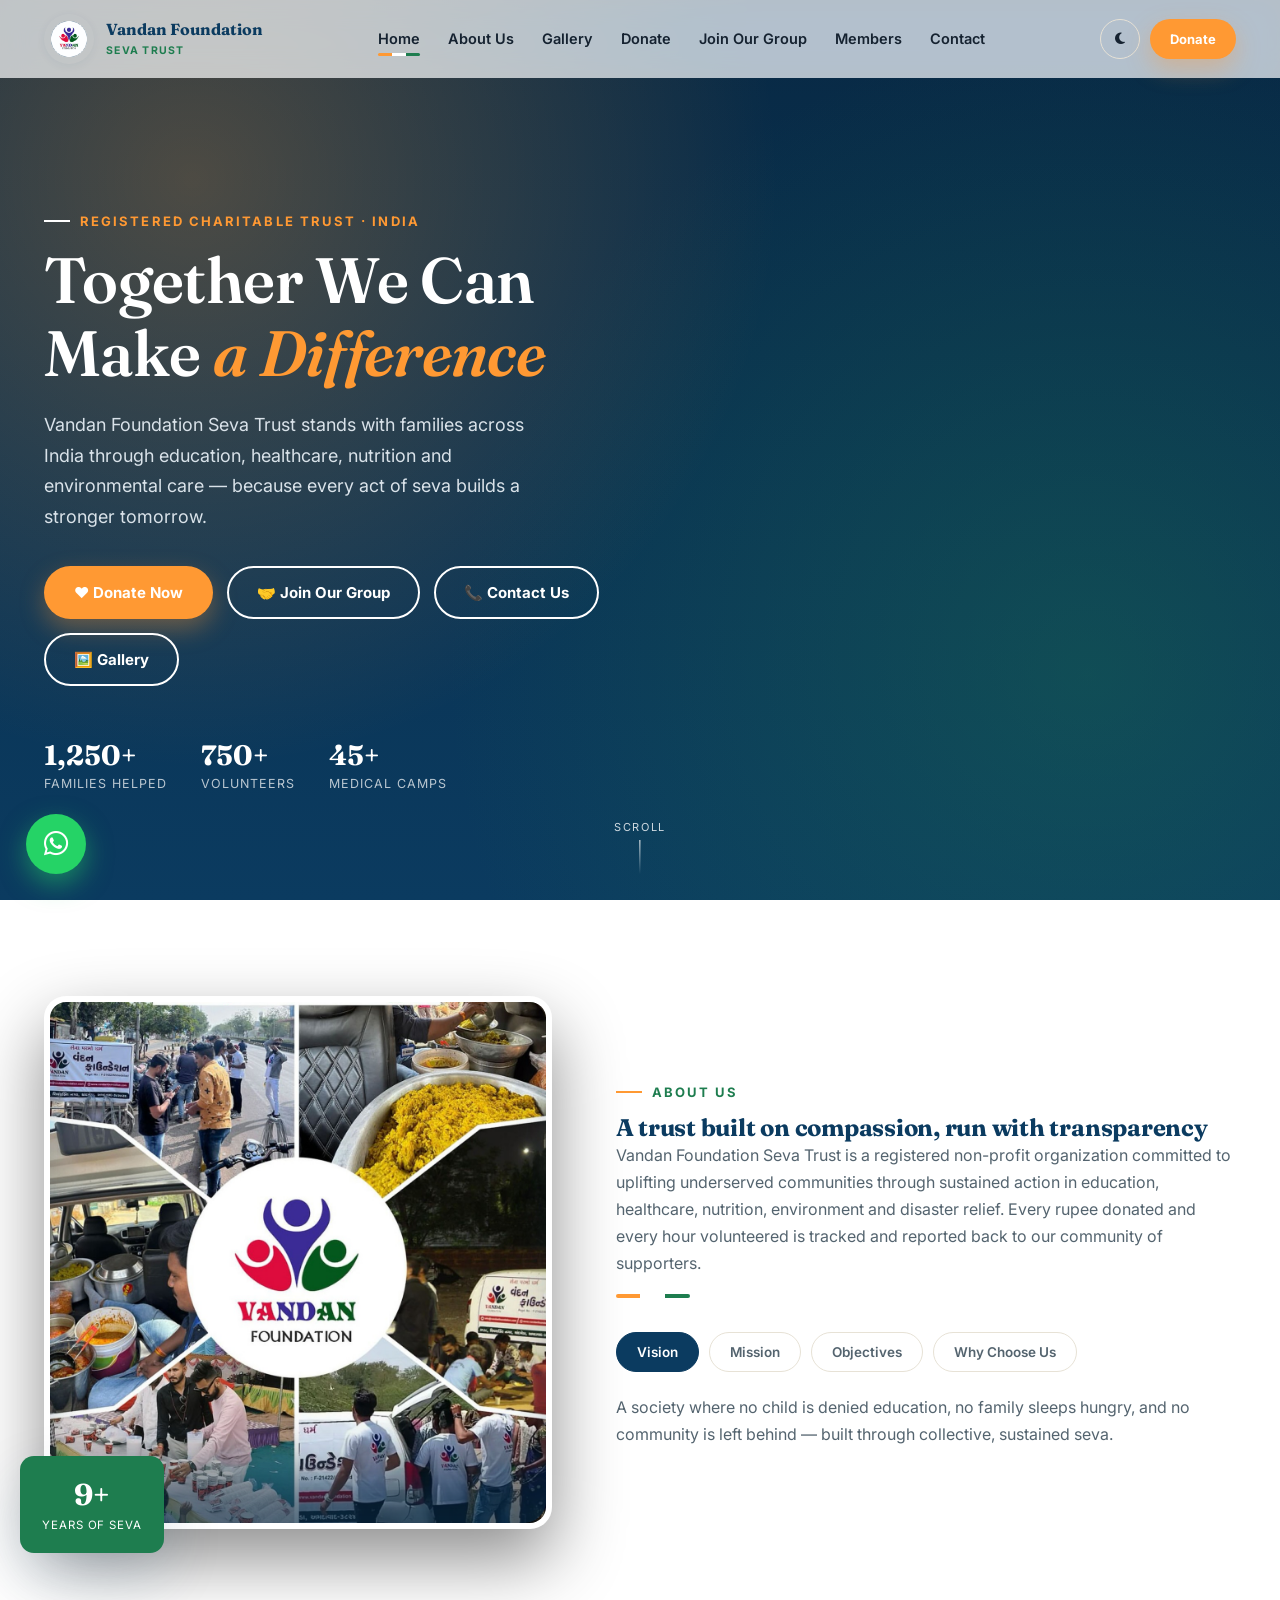
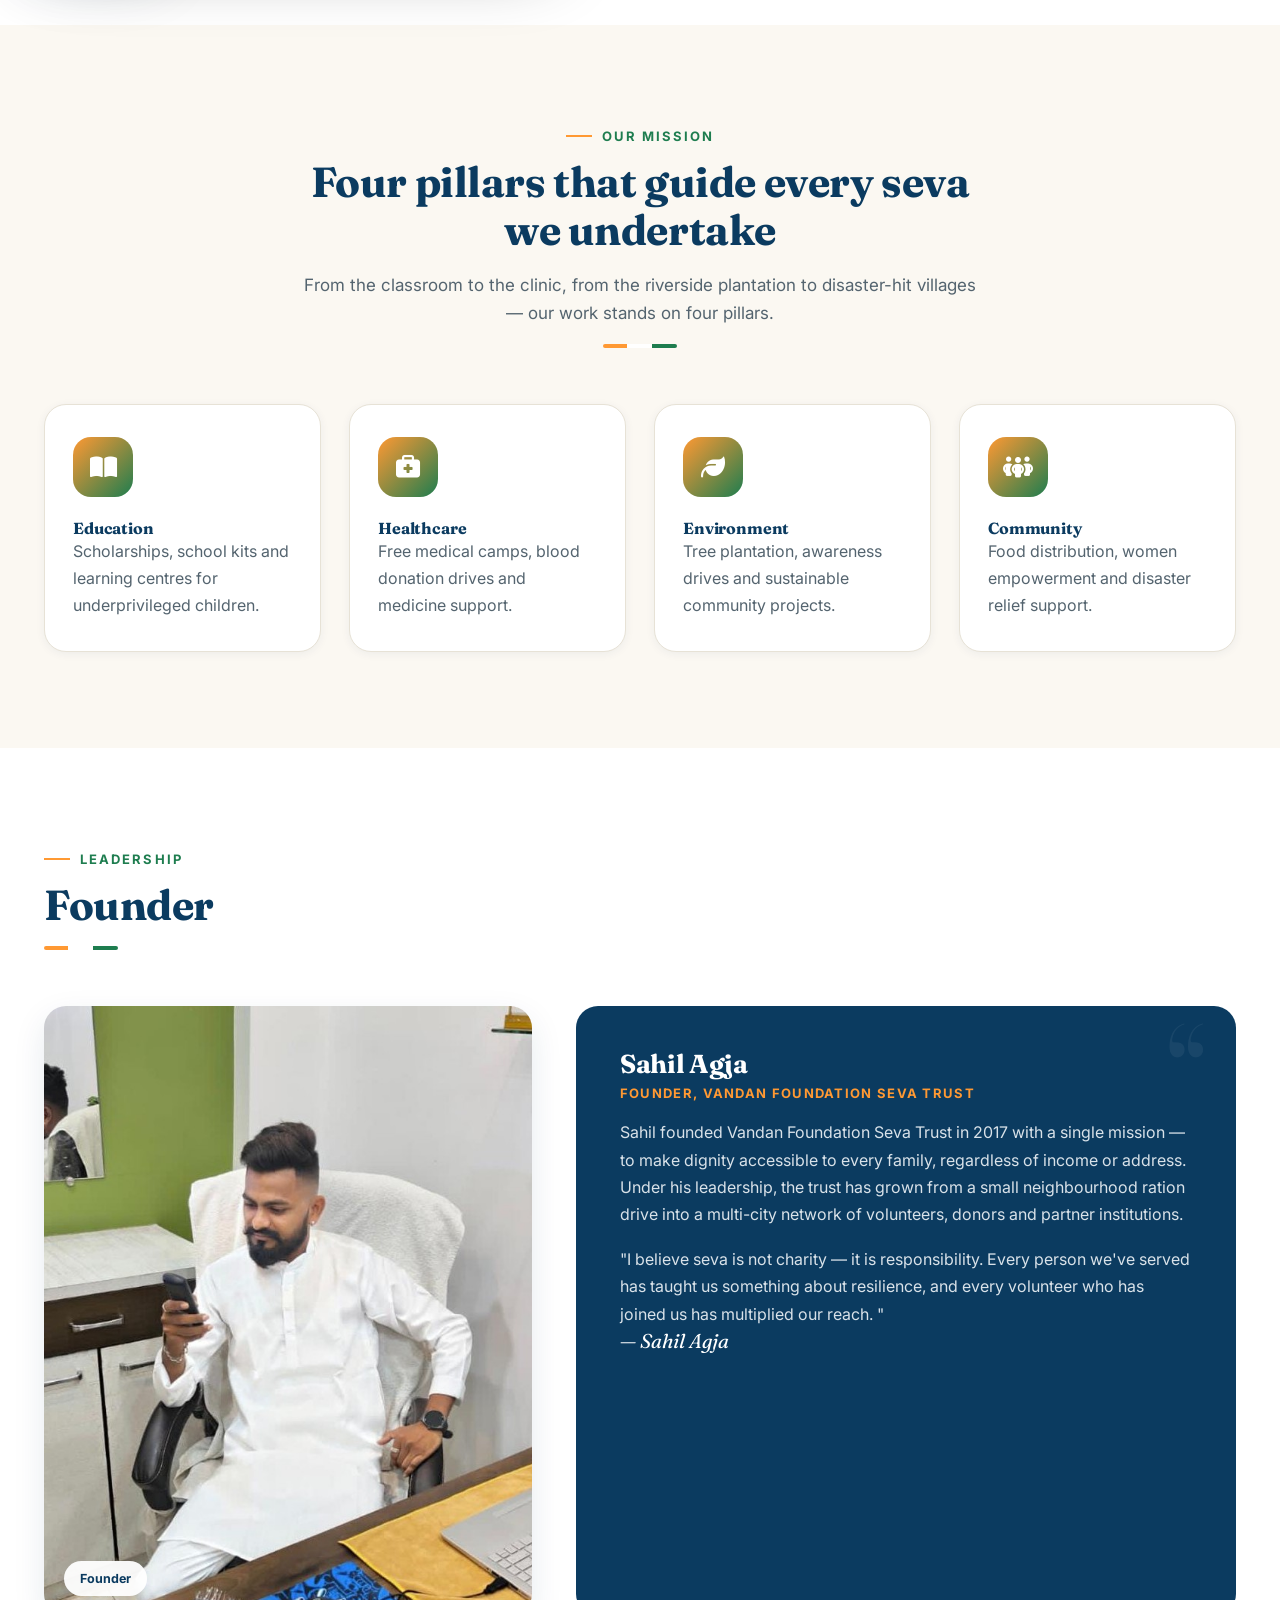
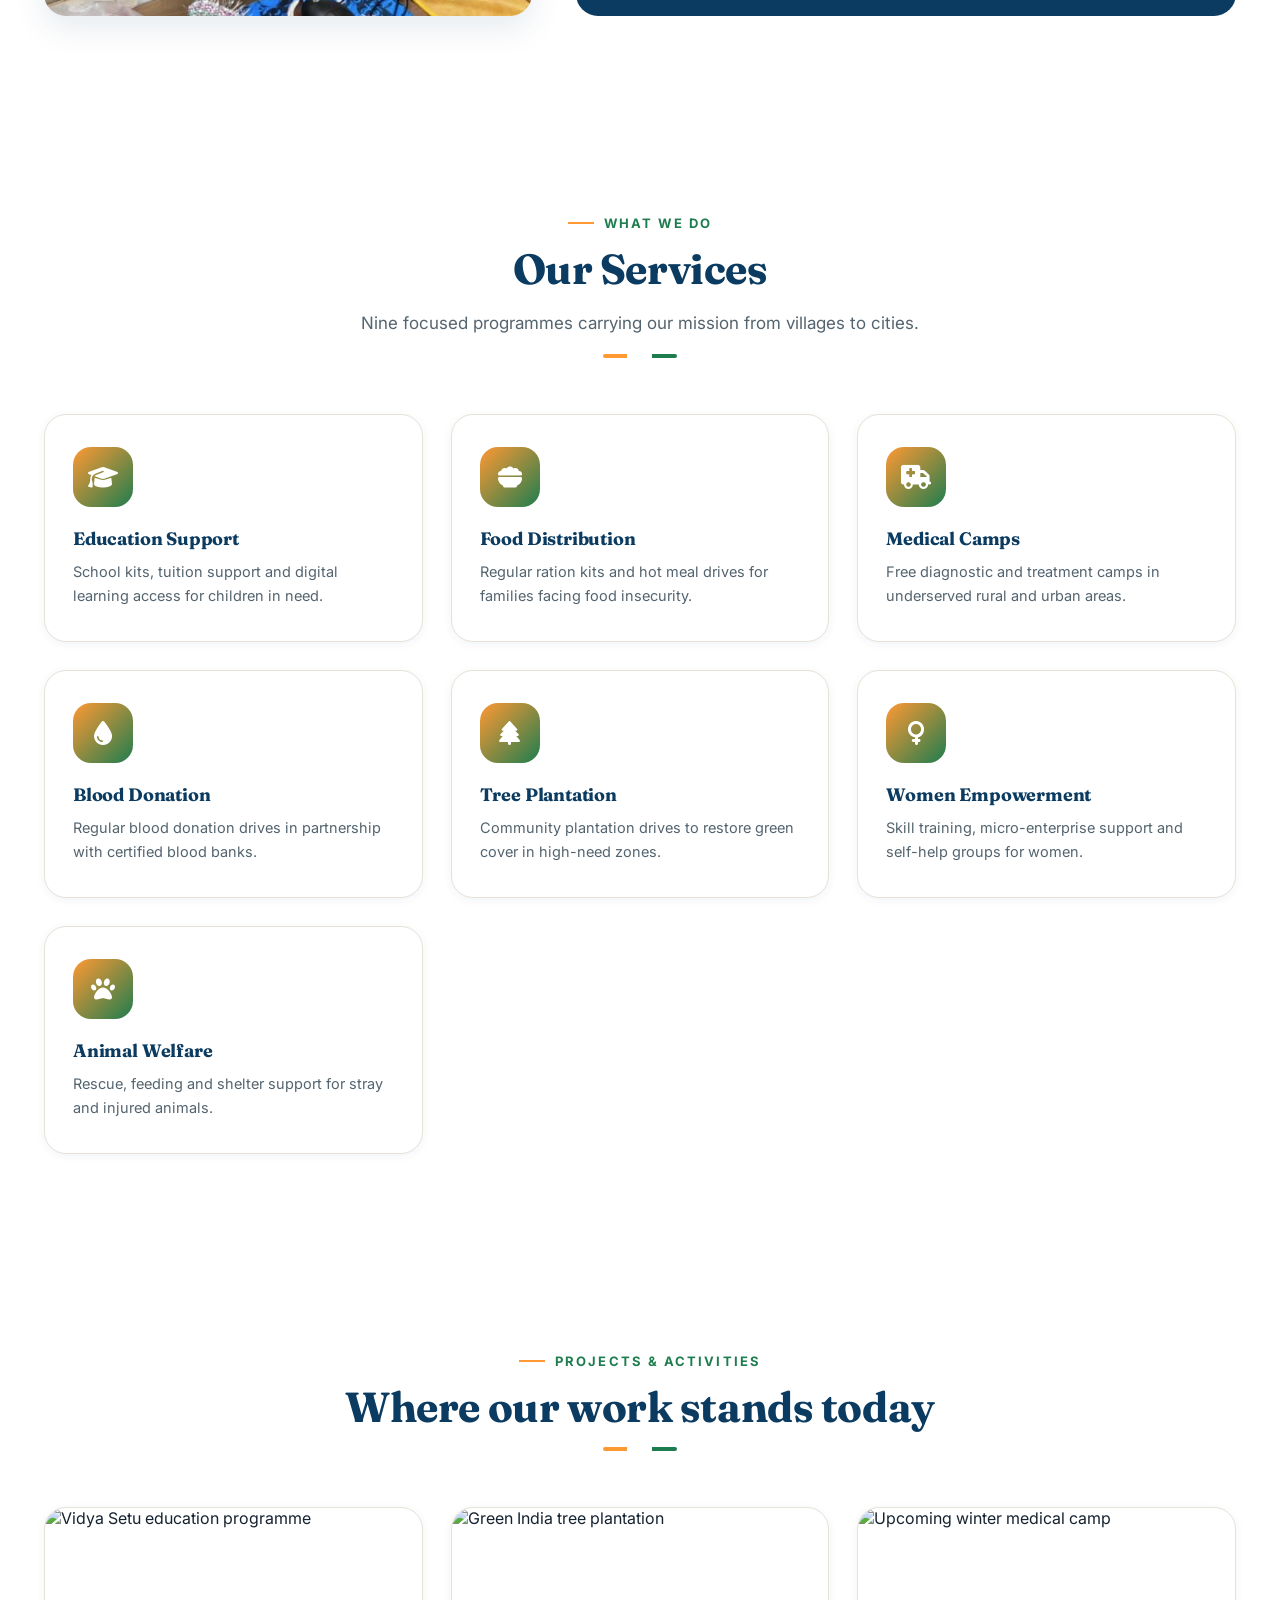
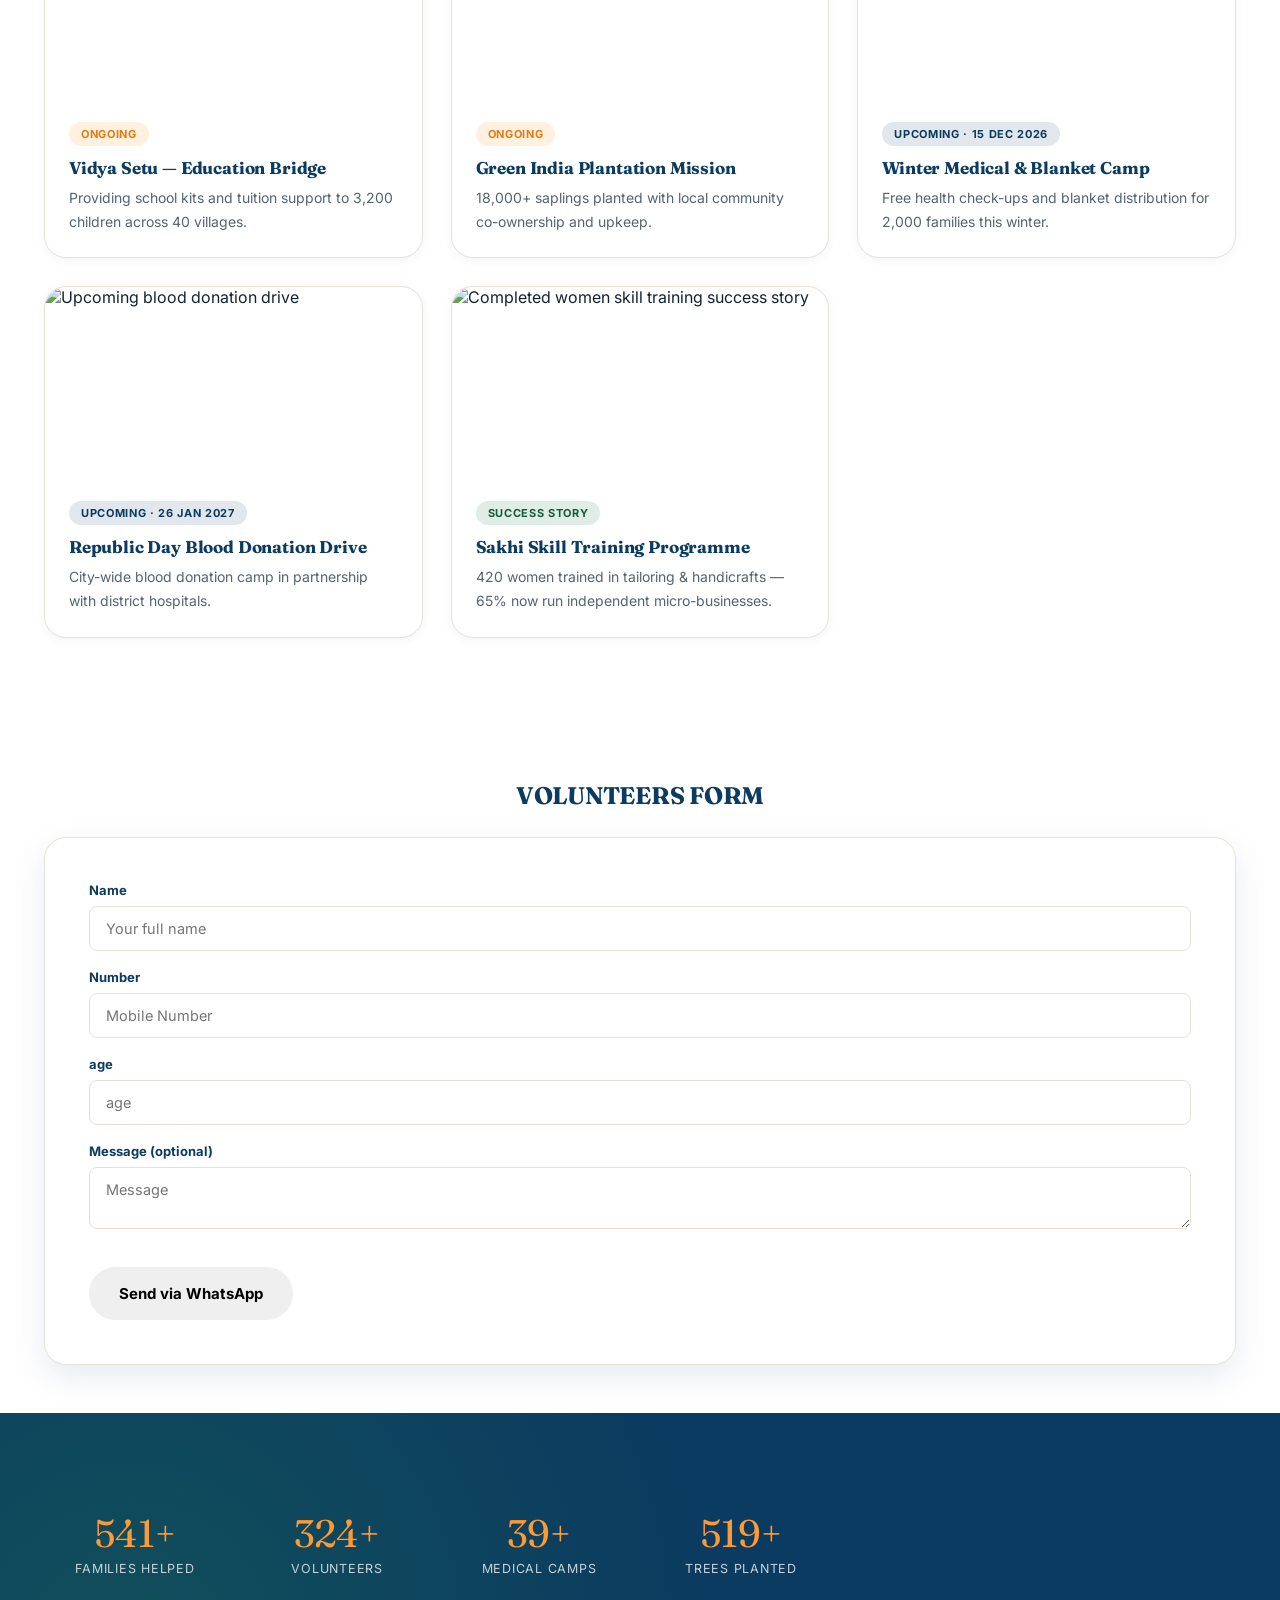
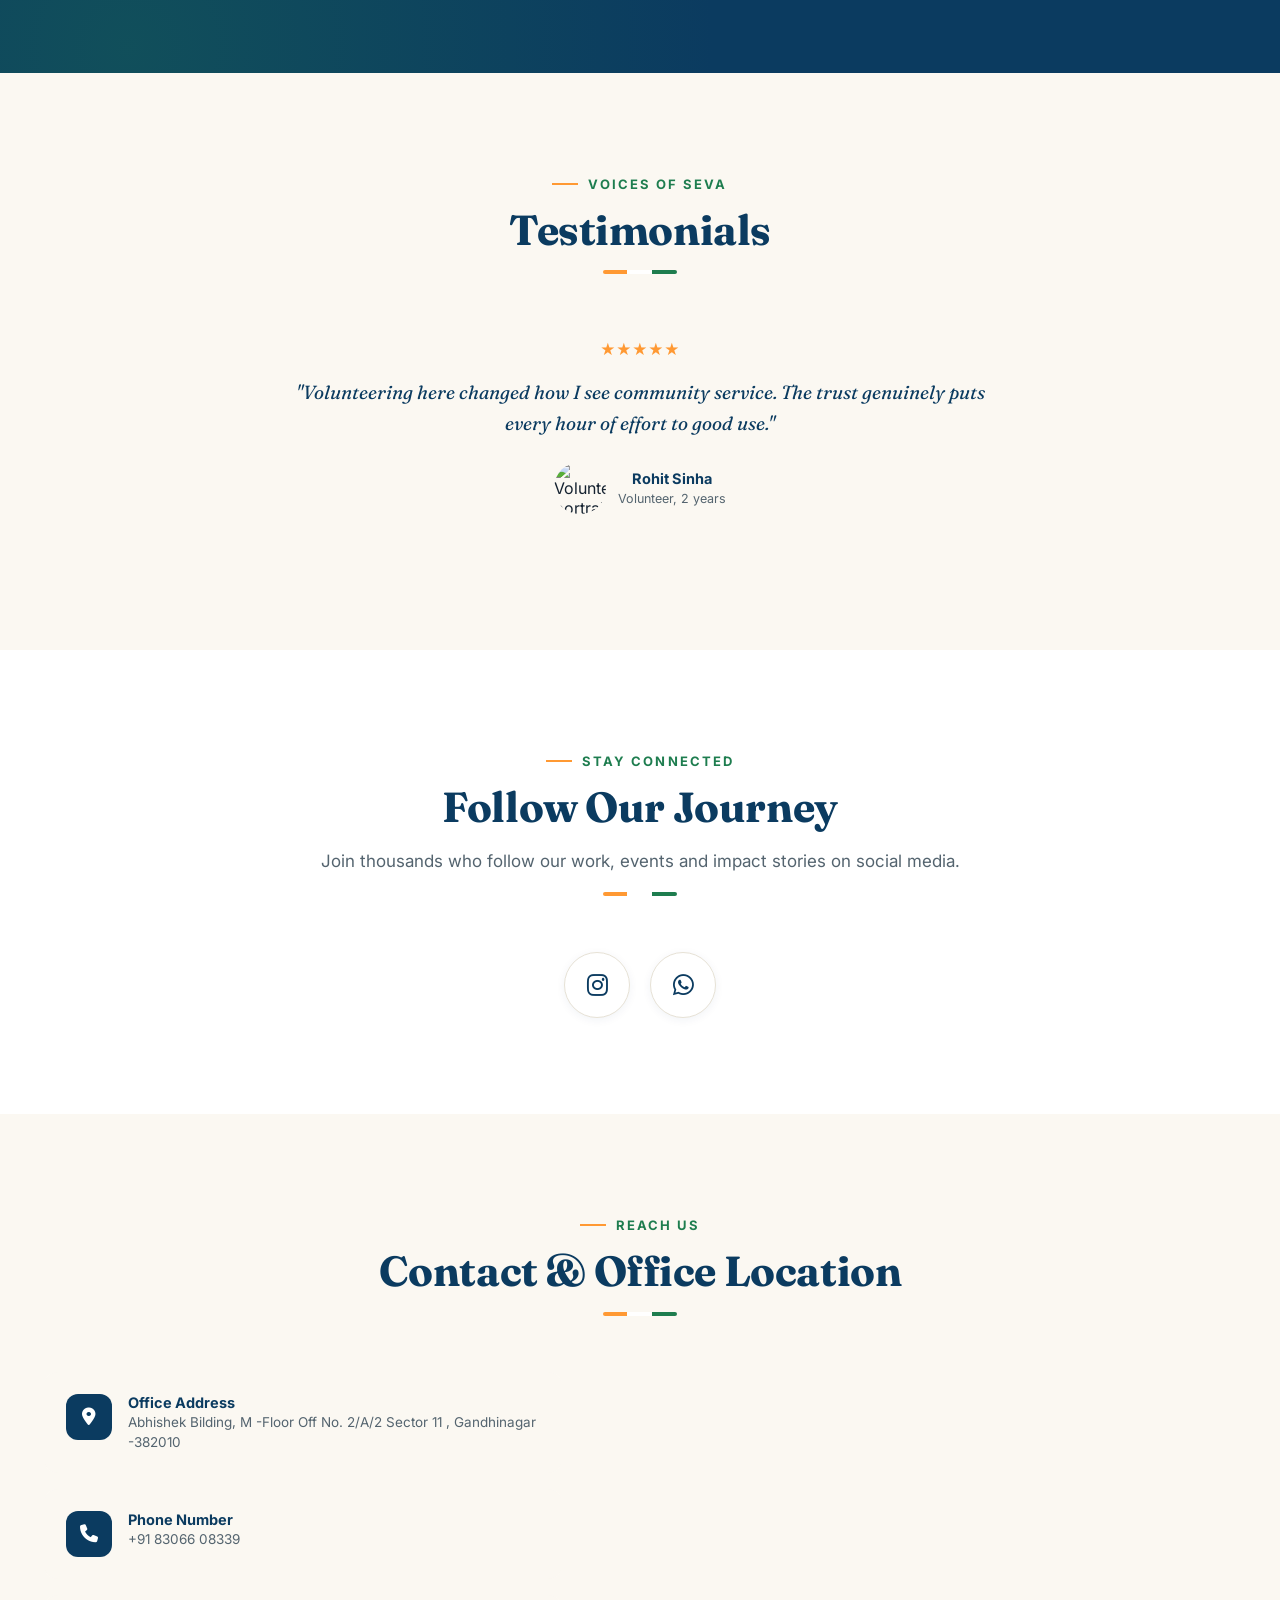
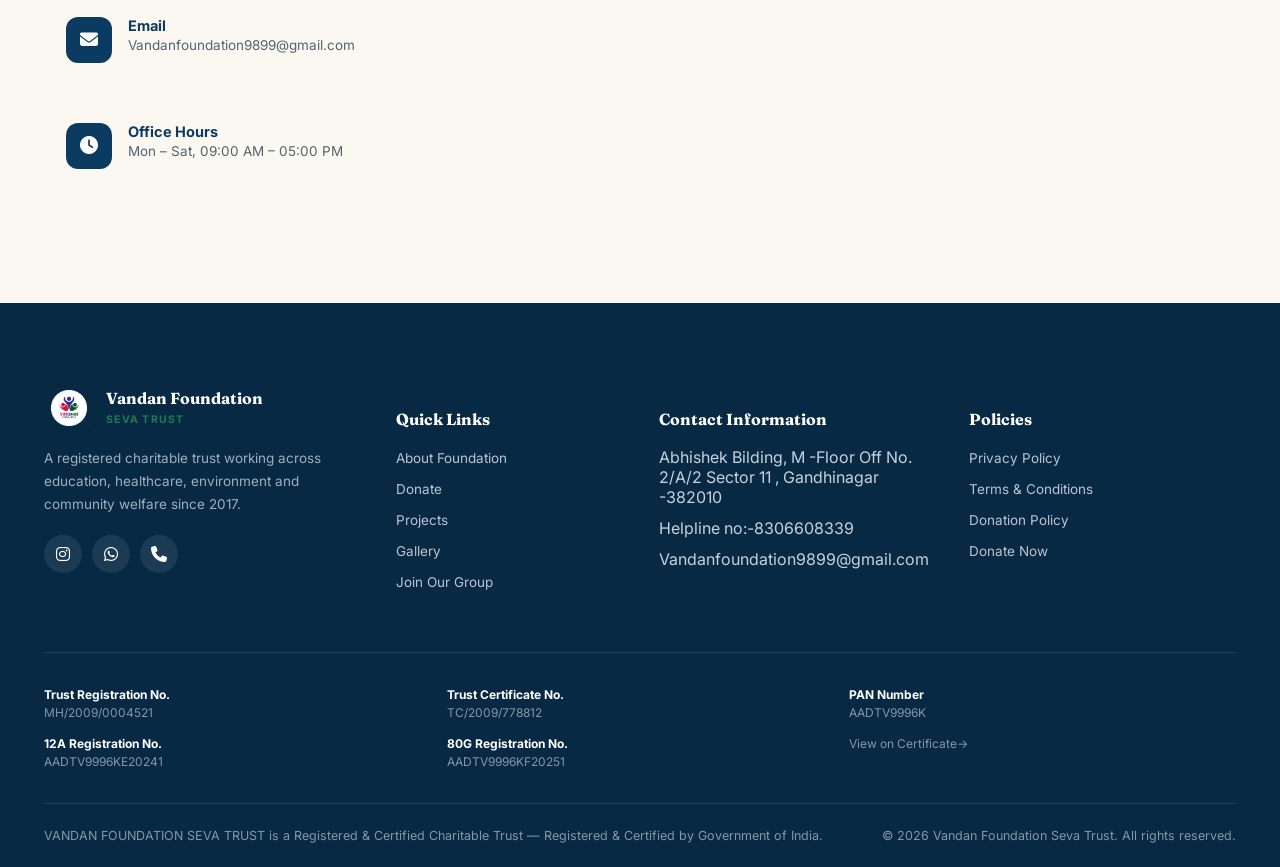
==== commit 1c0b0ddd: "Update link from Test.html to Gallery.html" ====
--- a/style.css
+++ b/style.css
@@ -512,3 +512,25 @@
   .stats-grid{gap:30px;}
 }
 
+.gallery1{
+    display:grid;
+    grid-template-columns:repeat(auto-fit,minmax(300px,1fr));
+    gap:15px;
+    max-width:1200px;
+    margin:auto;
+}
+
+.gallery1 img{
+    width:100%;
+    height:100%;
+    aspect-ratio:1/1;
+    object-fit:cover;
+    border-radius:15px;
+    transition:.3s ease;
+    cursor:pointer;
+    box-shadow:0 5px 15px rgba(0,0,0,.15);
+}
+
+.gallery1 img:hover{
+    transform:scale(1.05);
+}
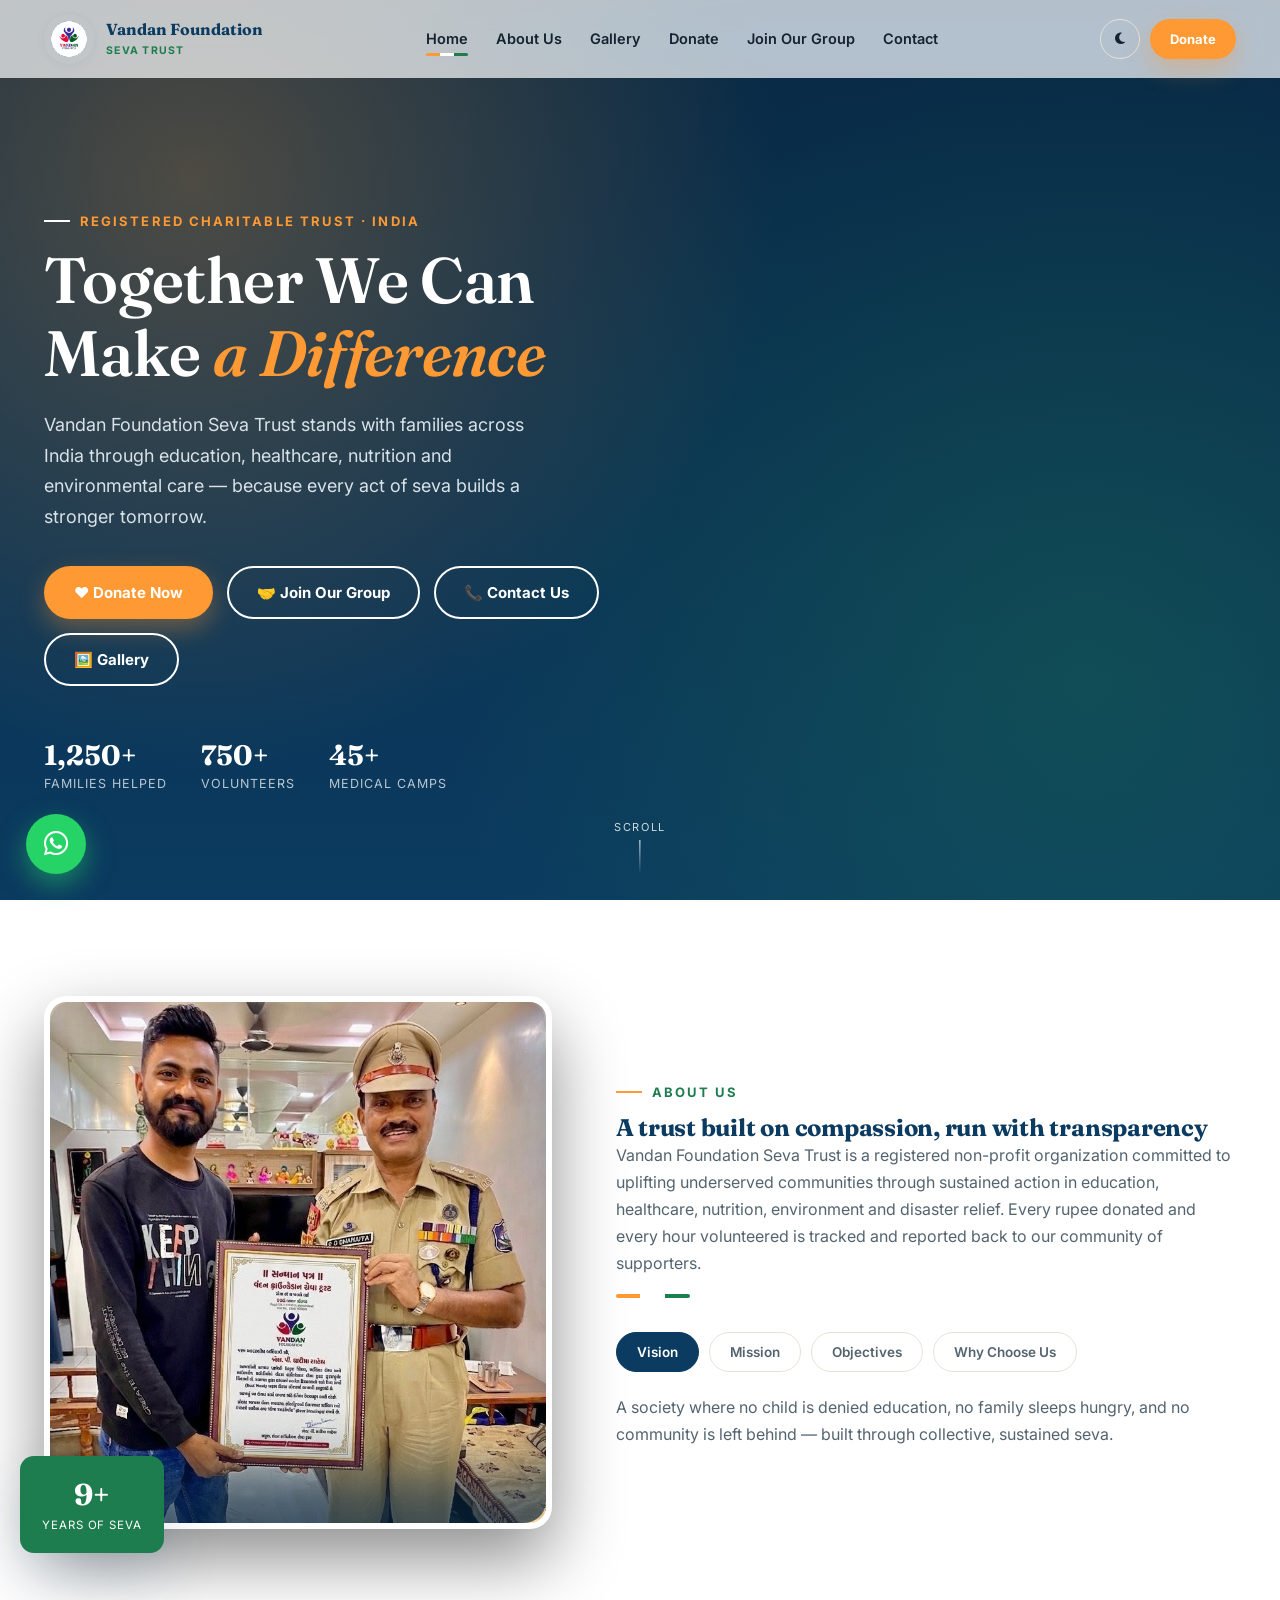
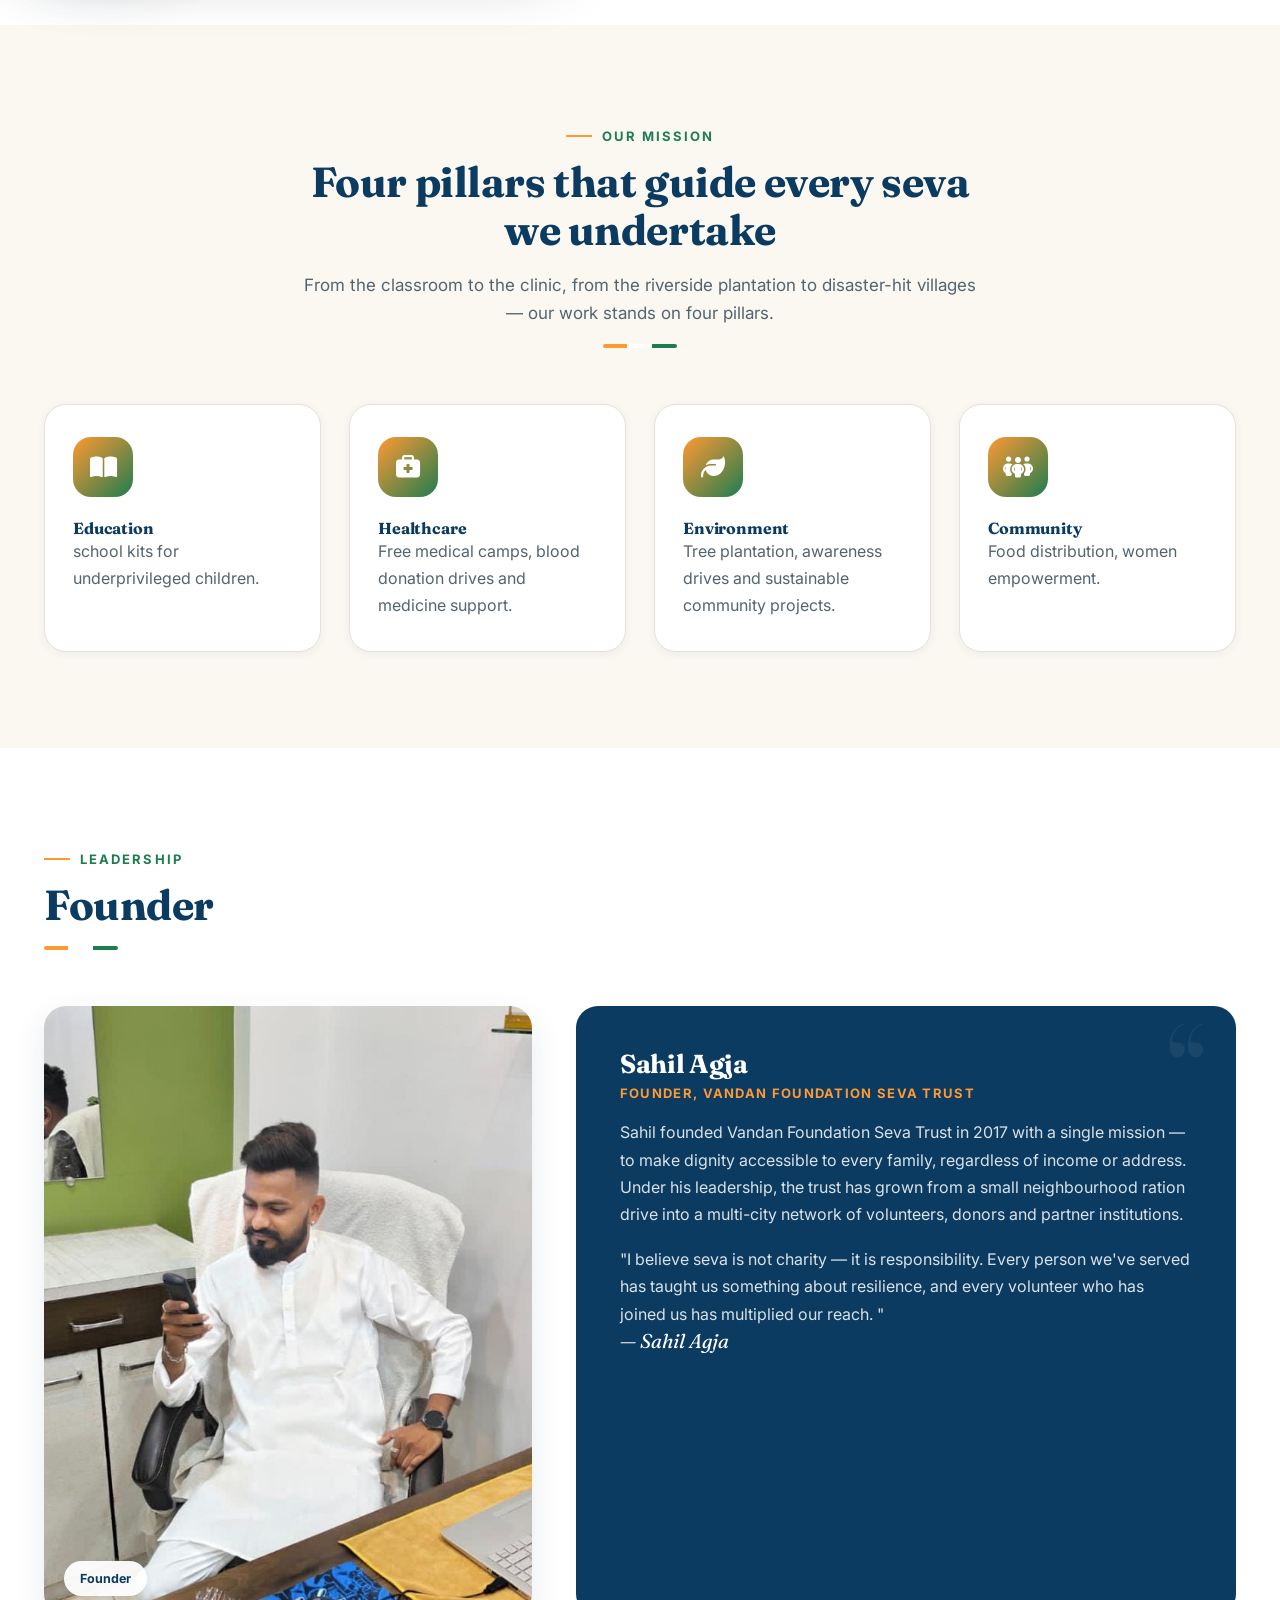
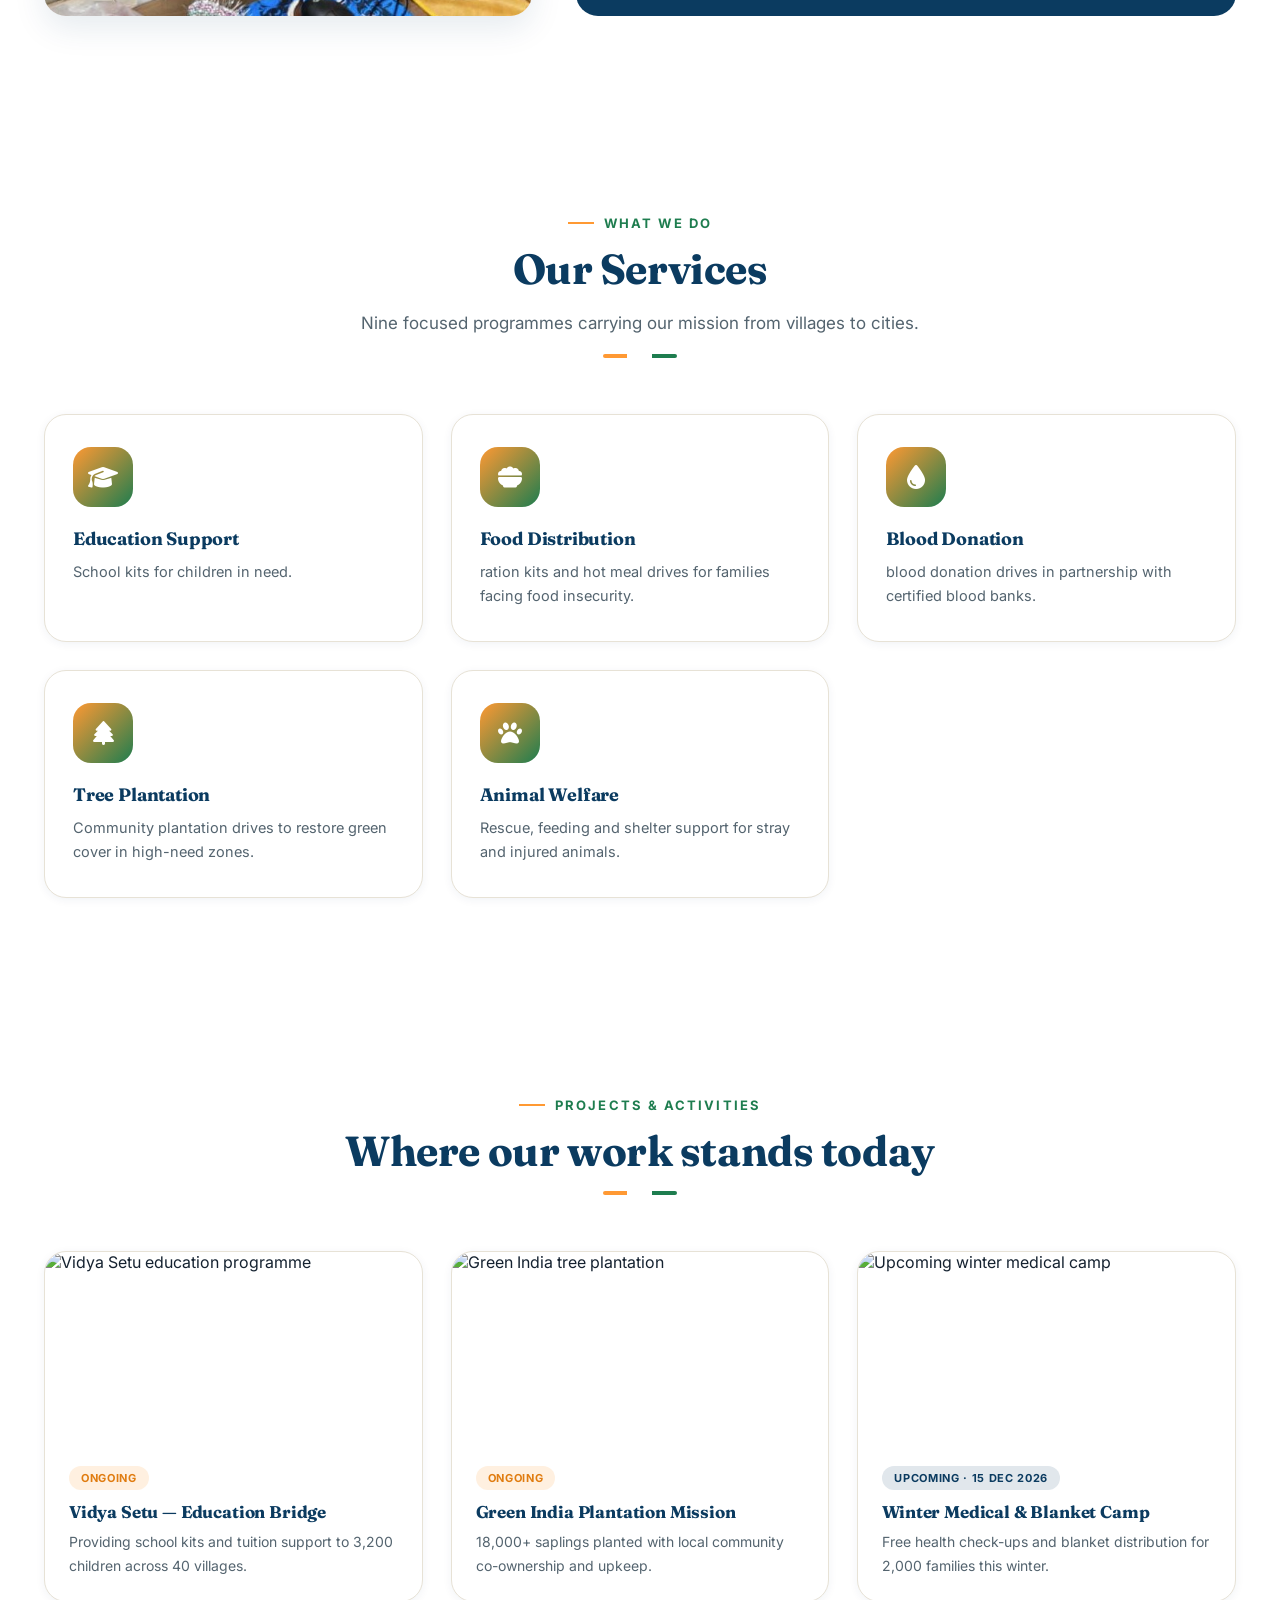
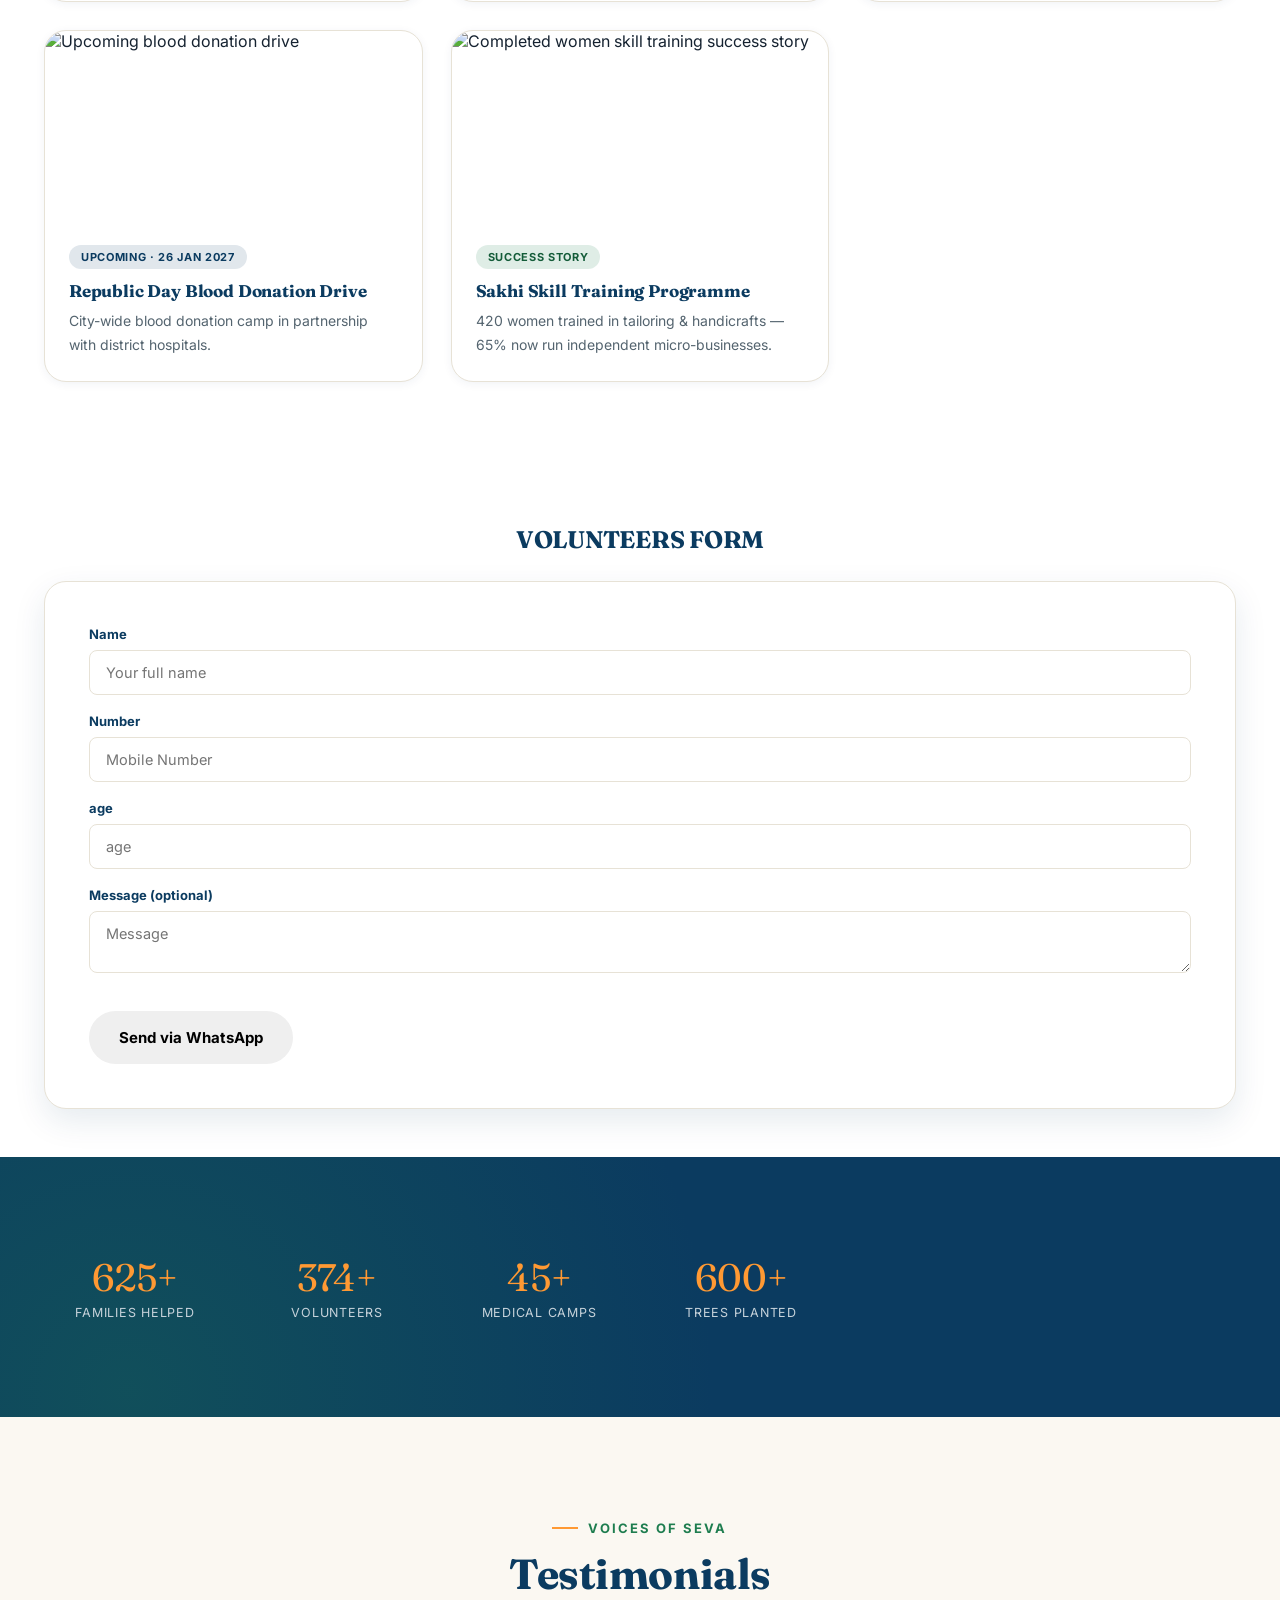
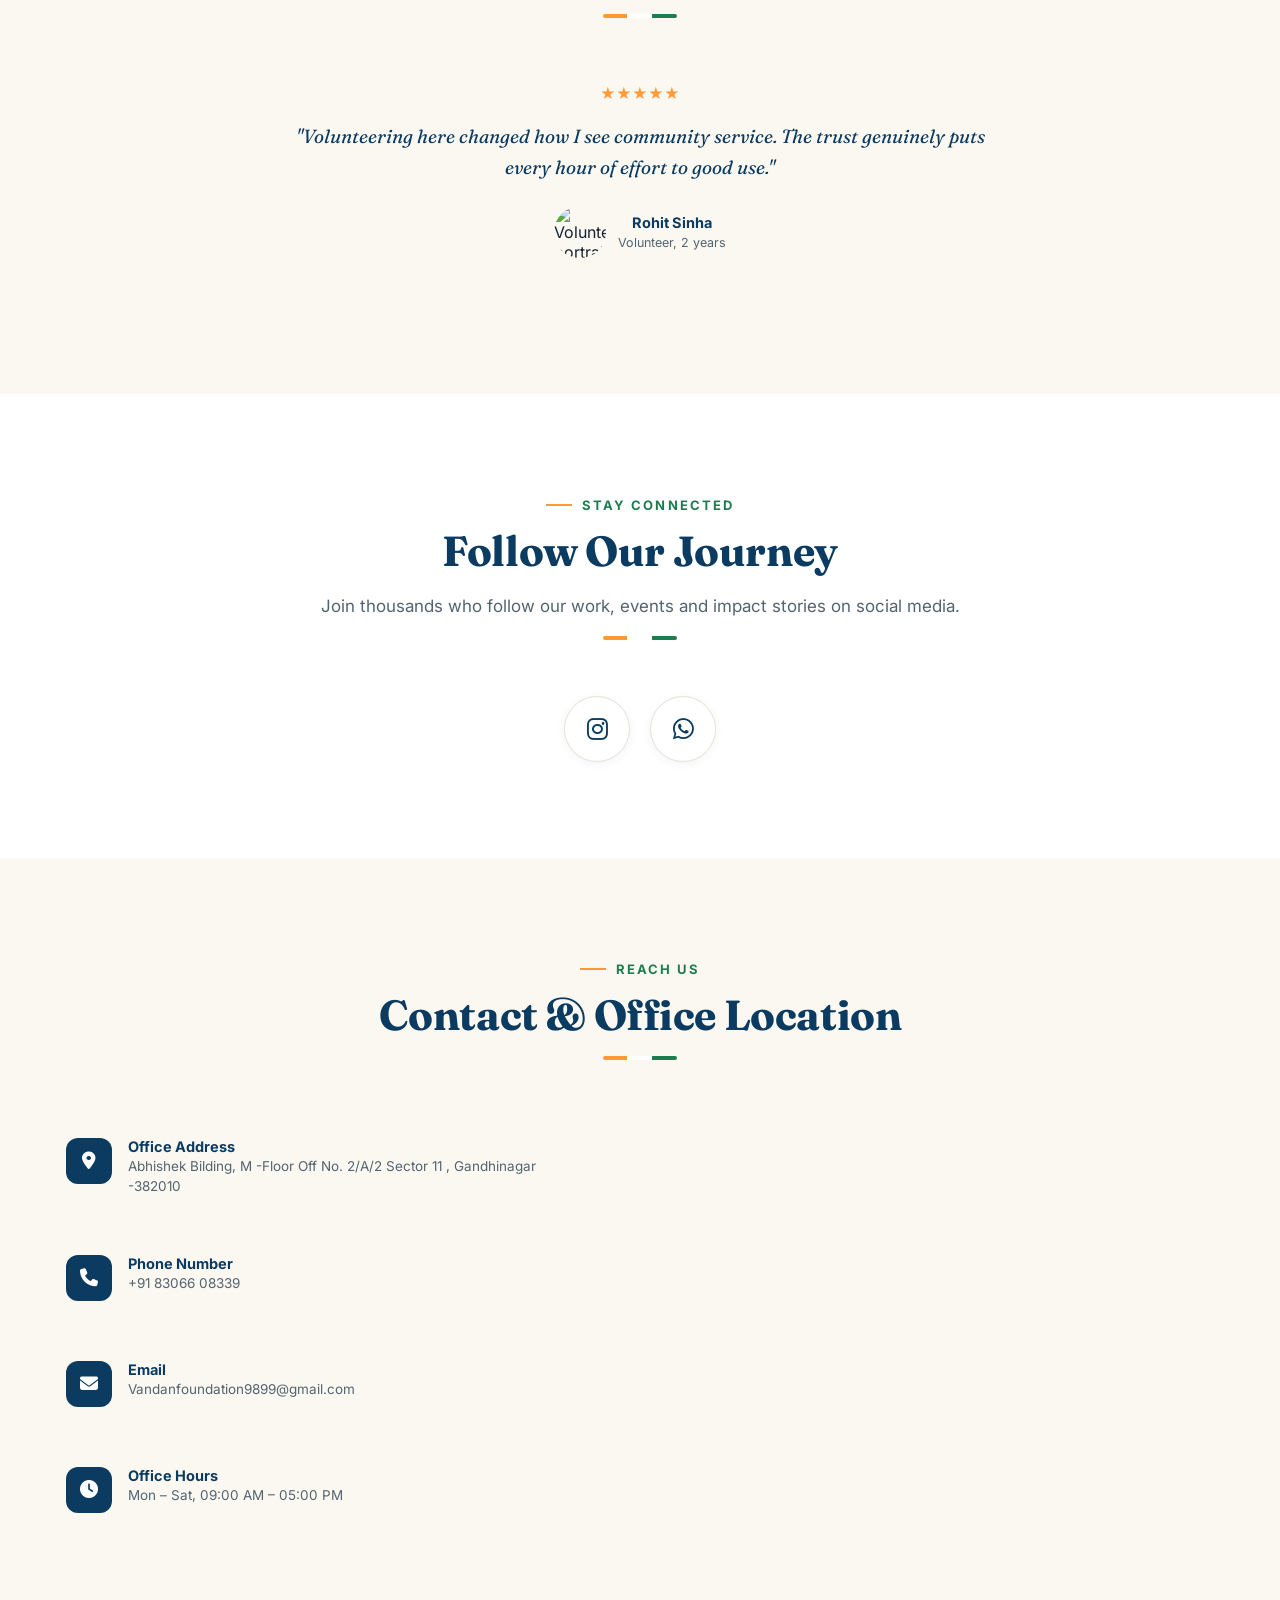
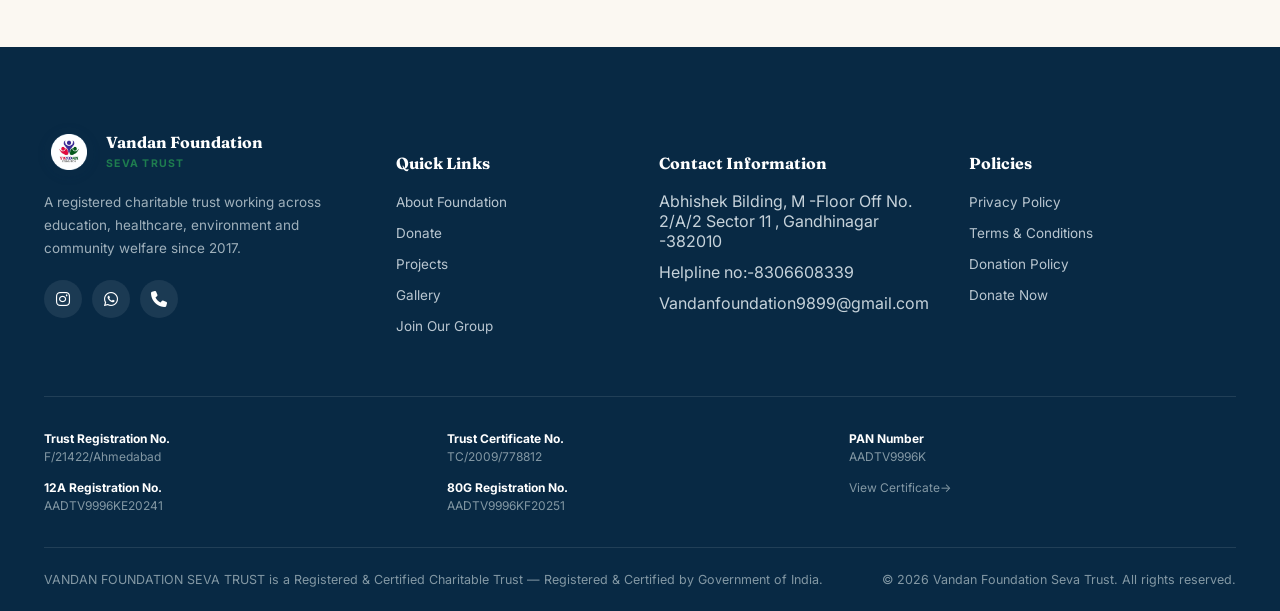
==== commit 67e3b48b: "Add files via upload" ====
--- a/index.html
+++ b/index.html
@@ -31,7 +31,6 @@
       <a href="Gallery.html">Gallery</a>
       <a href="Donate.html">Donate</a>
       <a href="#volunteer">Join Our Group</a>
-      <a href="#team">Members</a>
       <a href="#contact">Contact</a>
     </nav>
     <div class="nav-actions">
@@ -74,7 +73,7 @@
     <div class="container about-grid">
       <div class="about-img reveal">
         <div class="arch">
-          <img src="1.jpg" alt="Vandan Foundation team at a community drive" loading="lazy">
+          <img src="av.jpg" alt="Vandan Foundation team at a community drive" loading="lazy">
         </div>
         <div class="about-badge"><b>9+</b><span>Years of Seva</span></div>
       </div>
@@ -129,10 +128,10 @@
         <div class="thread center"></div>
       </div>
       <div class="grid g-4">
-        <div class="card reveal"><div class="service-icon"><i class="fa-solid fa-book-open"></i></div><h4>Education</h4><p>Scholarships, school kits and learning centres for underprivileged children.</p></div>
+        <div class="card reveal"><div class="service-icon"><i class="fa-solid fa-book-open"></i></div><h4>Education</h4><p> school kits for underprivileged children.</p></div>
         <div class="card reveal d1"><div class="service-icon"><i class="fa-solid fa-briefcase-medical"></i></div><h4>Healthcare</h4><p>Free medical camps, blood donation drives and medicine support.</p></div>
         <div class="card reveal d2"><div class="service-icon"><i class="fa-solid fa-leaf"></i></div><h4>Environment</h4><p>Tree plantation, awareness drives and sustainable community projects.</p></div>
-        <div class="card reveal d3"><div class="service-icon"><i class="fa-solid fa-people-group"></i></div><h4>Community</h4><p>Food distribution, women empowerment and disaster relief support.</p></div>
+        <div class="card reveal d3"><div class="service-icon"><i class="fa-solid fa-people-group"></i></div><h4>Community</h4><p>Food distribution, women empowerment.</p></div>
       </div>
     </div>
   </section>
@@ -171,12 +170,12 @@
         <div class="thread center"></div>
       </div>
       <div class="grid g-3">
-        <div class="card service-card reveal"><div class="service-icon"><i class="fa-solid fa-graduation-cap"></i></div><h4>Education Support</h4><p>School kits, tuition support and digital learning access for children in need.</p></div>
-        <div class="card service-card reveal d1"><div class="service-icon"><i class="fa-solid fa-bowl-food"></i></div><h4>Food Distribution</h4><p>Regular ration kits and hot meal drives for families facing food insecurity.</p></div>
-        <div class="card service-card reveal d2"><div class="service-icon"><i class="fa-solid fa-truck-medical"></i></div><h4>Medical Camps</h4><p>Free diagnostic and treatment camps in underserved rural and urban areas.</p></div>
-        <div class="card service-card reveal"><div class="service-icon"><i class="fa-solid fa-droplet"></i></div><h4>Blood Donation</h4><p>Regular blood donation drives in partnership with certified blood banks.</p></div>
+        <div class="card service-card reveal"><div class="service-icon"><i class="fa-solid fa-graduation-cap"></i></div><h4>Education Support</h4><p>School kits for children in need.</p></div>
+        <div class="card service-card reveal d1"><div class="service-icon"><i class="fa-solid fa-bowl-food"></i></div><h4>Food Distribution</h4><p>ration kits and hot meal drives for families facing food insecurity.</p></div>
+
+        <div class="card service-card reveal"><div class="service-icon"><i class="fa-solid fa-droplet"></i></div><h4>Blood Donation</h4><p>blood donation drives in partnership with certified blood banks.</p></div>
         <div class="card service-card reveal d1"><div class="service-icon"><i class="fa-solid fa-tree"></i></div><h4>Tree Plantation</h4><p>Community plantation drives to restore green cover in high-need zones.</p></div>
-        <div class="card service-card reveal d2"><div class="service-icon"><i class="fa-solid fa-venus"></i></div><h4>Women Empowerment</h4><p>Skill training, micro-enterprise support and self-help groups for women.</p></div>
+
         <div class="card service-card reveal"><div class="service-icon"><i class="fa-solid fa-paw"></i></div><h4>Animal Welfare</h4><p>Rescue, feeding and shelter support for stray and injured animals.</p></div>
 
       </div>
@@ -220,7 +219,7 @@
   </section>
 
 
-<section class="form">
+<section class="form" id="volunteer">
   <div class="container">
     <div class="grid">
 <br>
@@ -374,12 +373,12 @@
     </div>
 
     <div class="footer-legal">
-      <div><span>Trust Registration No.</span>MH/2009/0004521</div>
+      <div><span>Trust Registration No.</span>F/21422/Ahmedabad</div>
       <div><span>Trust Certificate No.</span>TC/2009/778812</div>
       <div><span>PAN Number</span> AADTV9996K</div>
       <div><span>12A Registration No.</span> AADTV9996KE20241</div>
       <div><span>80G Registration No.</span> AADTV9996KF20251</div>
-      <a href="Certificate.html">View on Certificate→</a>
+      <a href="Certificate.html">View Certificate→</a>
     </div>
 
     <div class="footer-bottom">
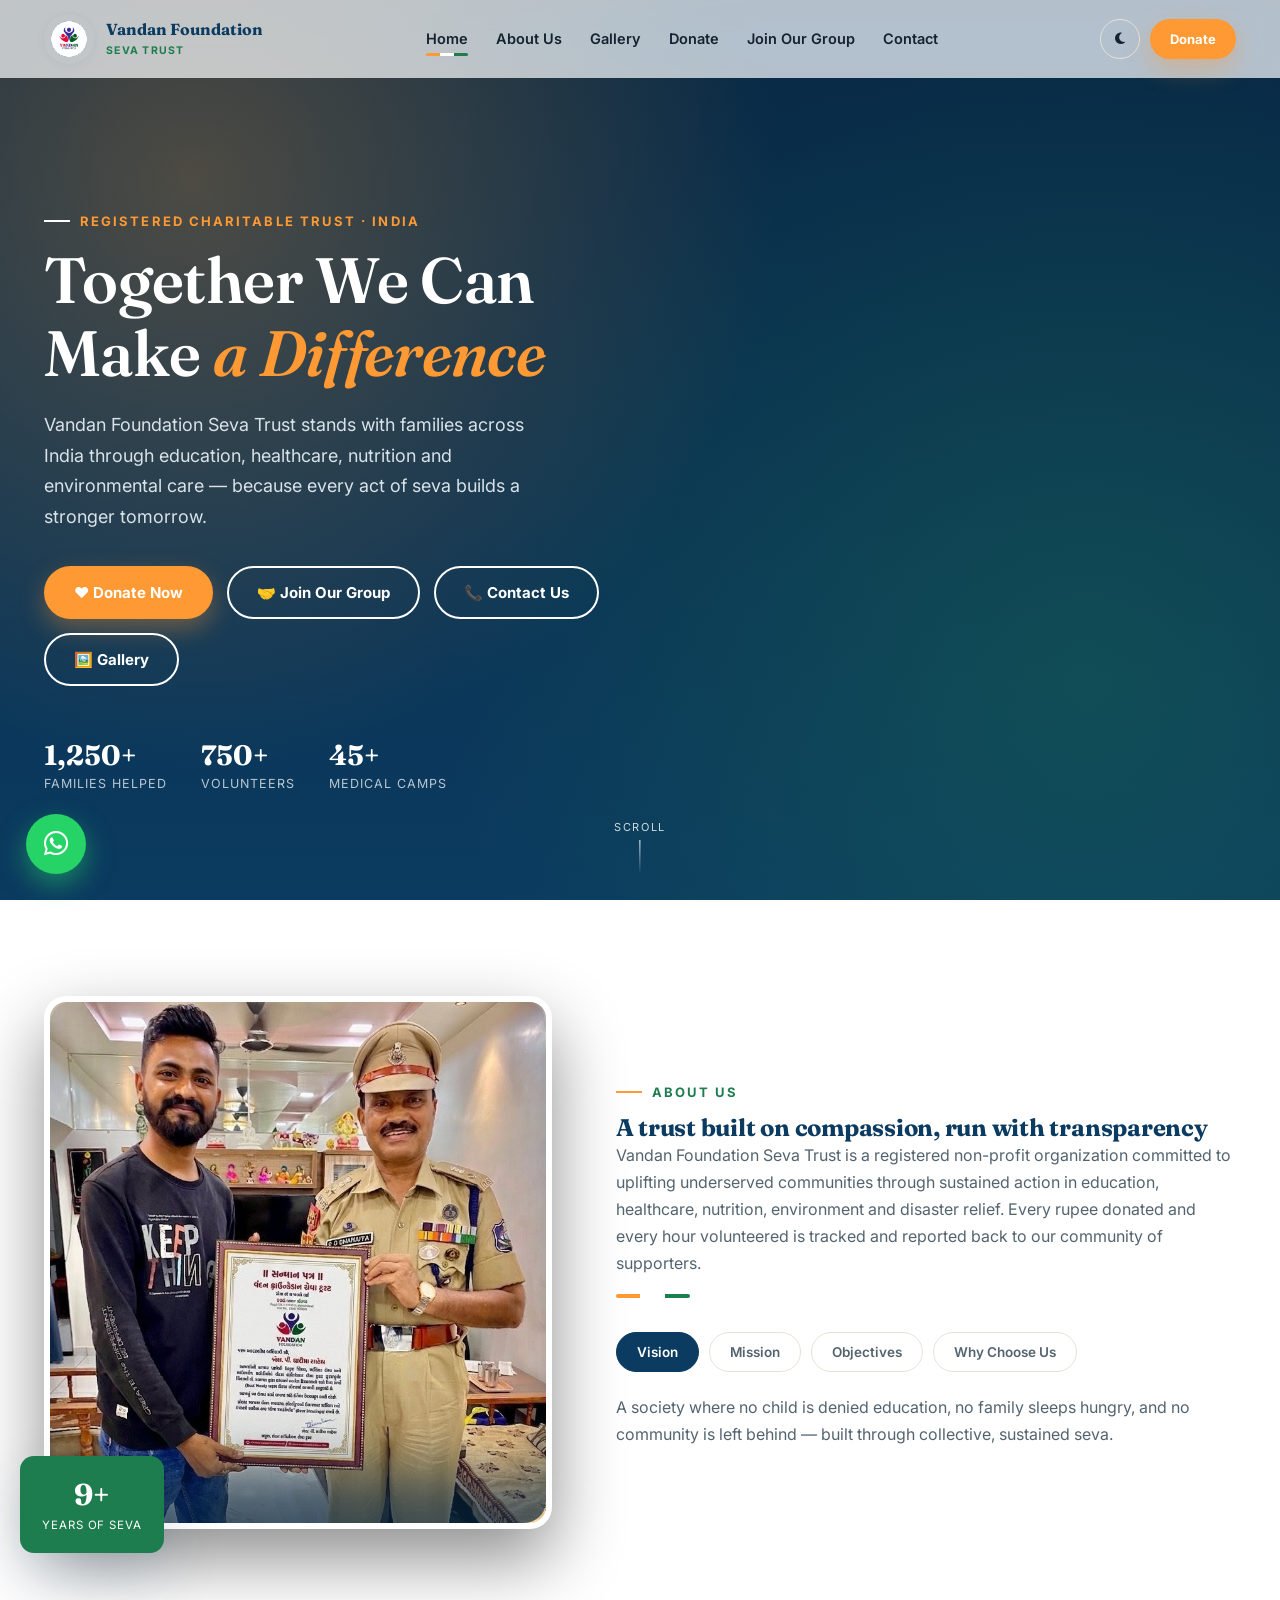
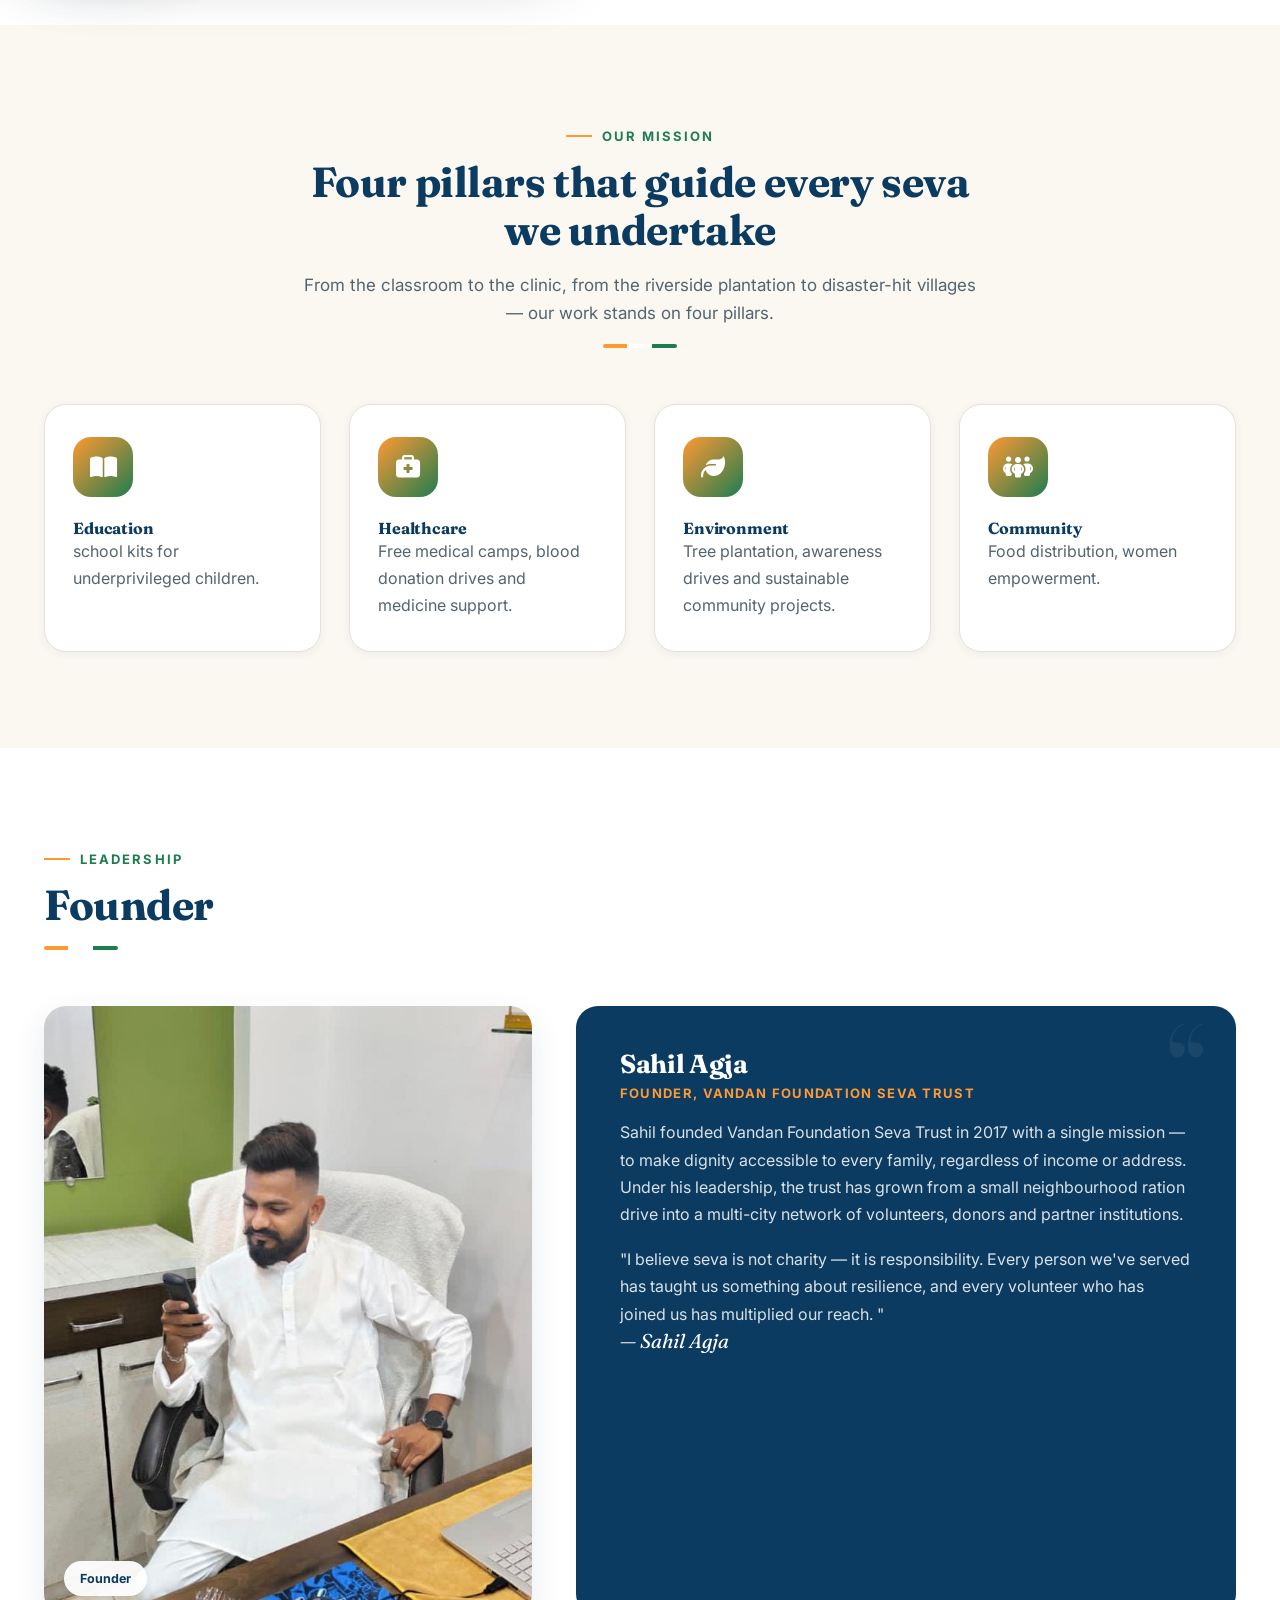
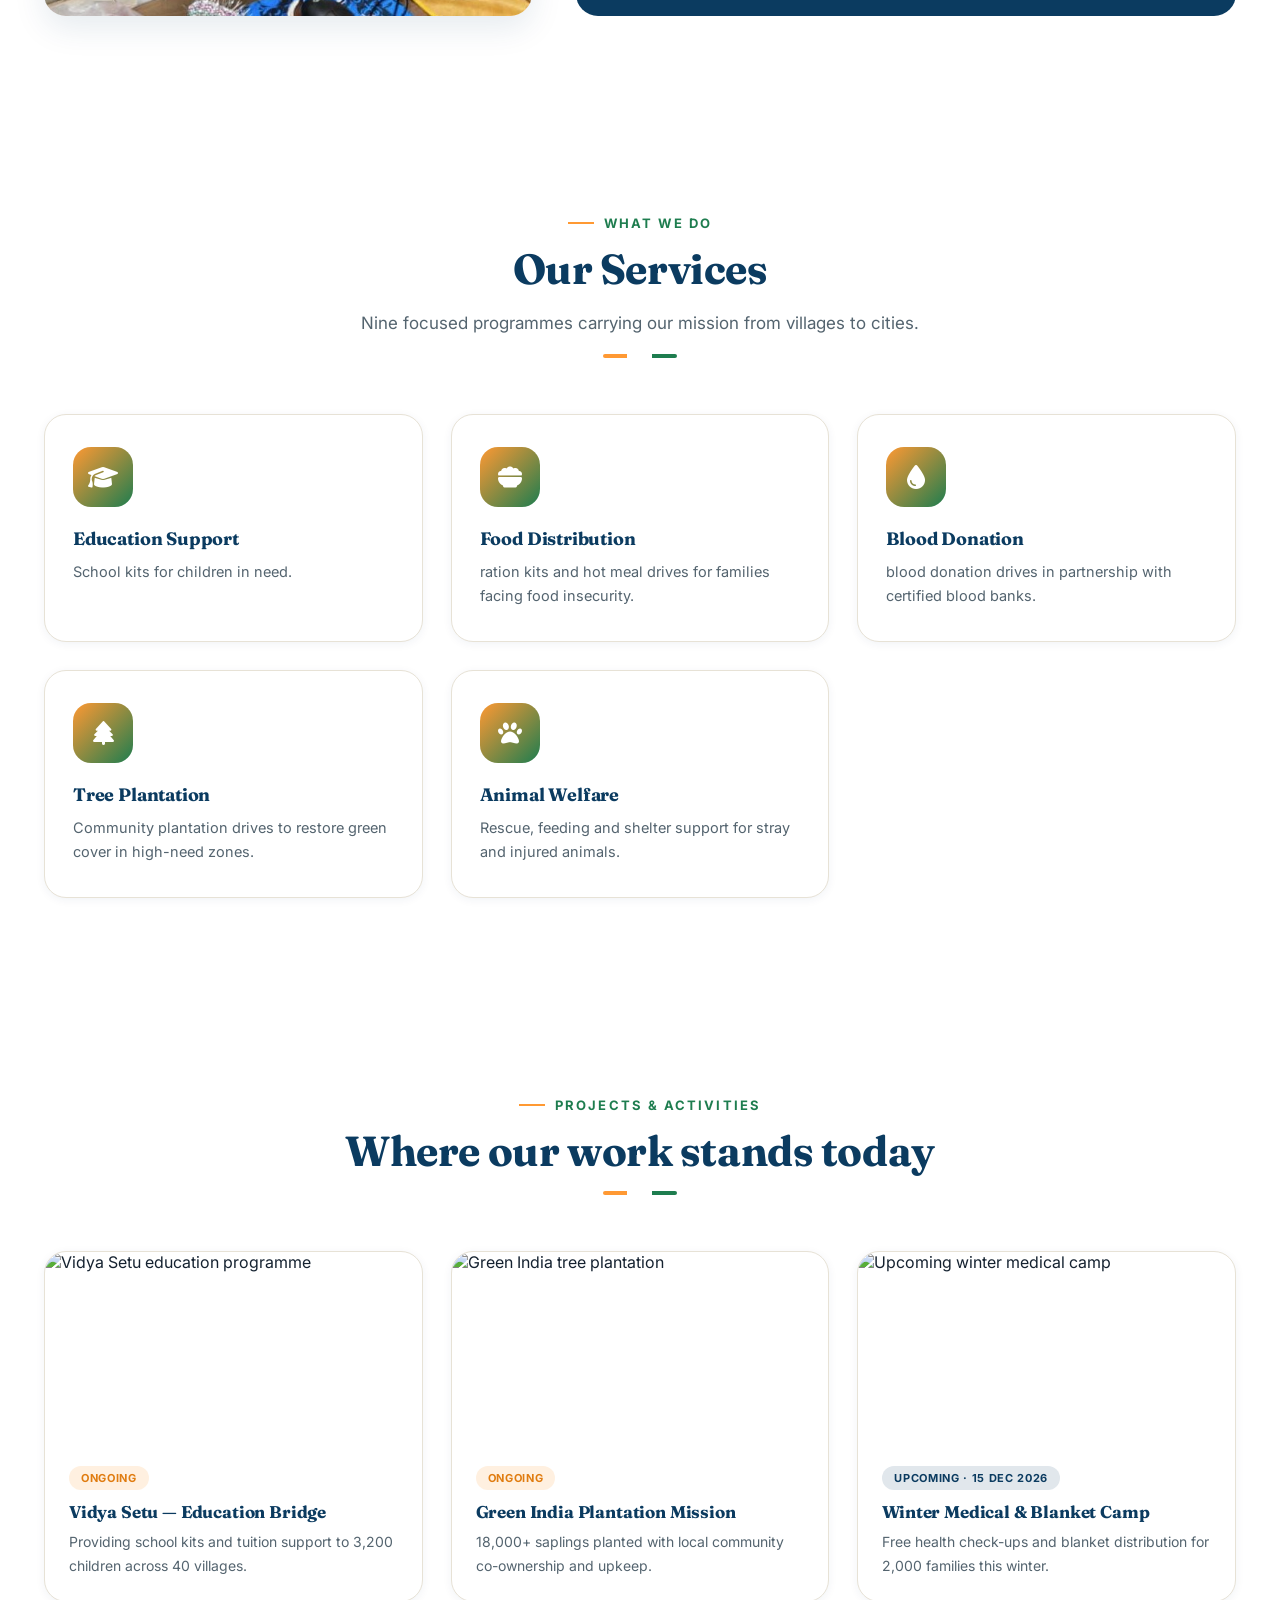
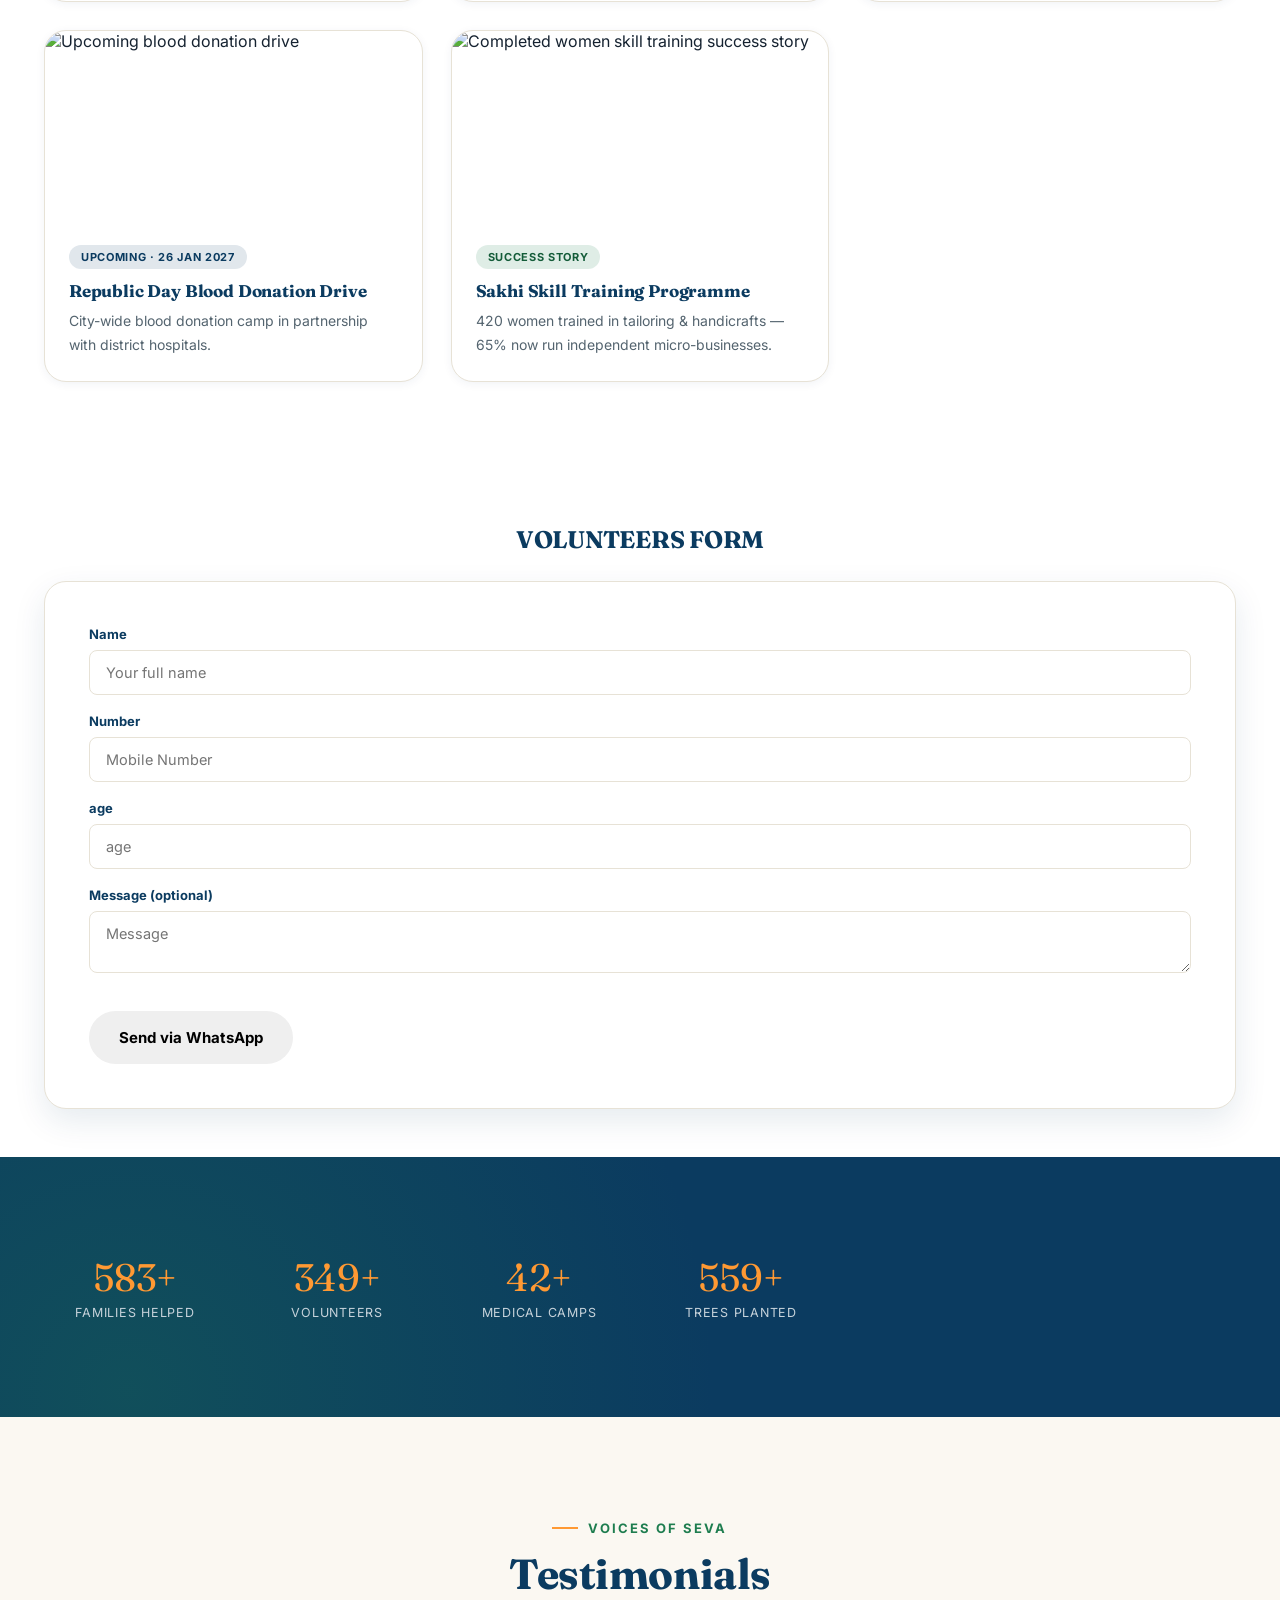
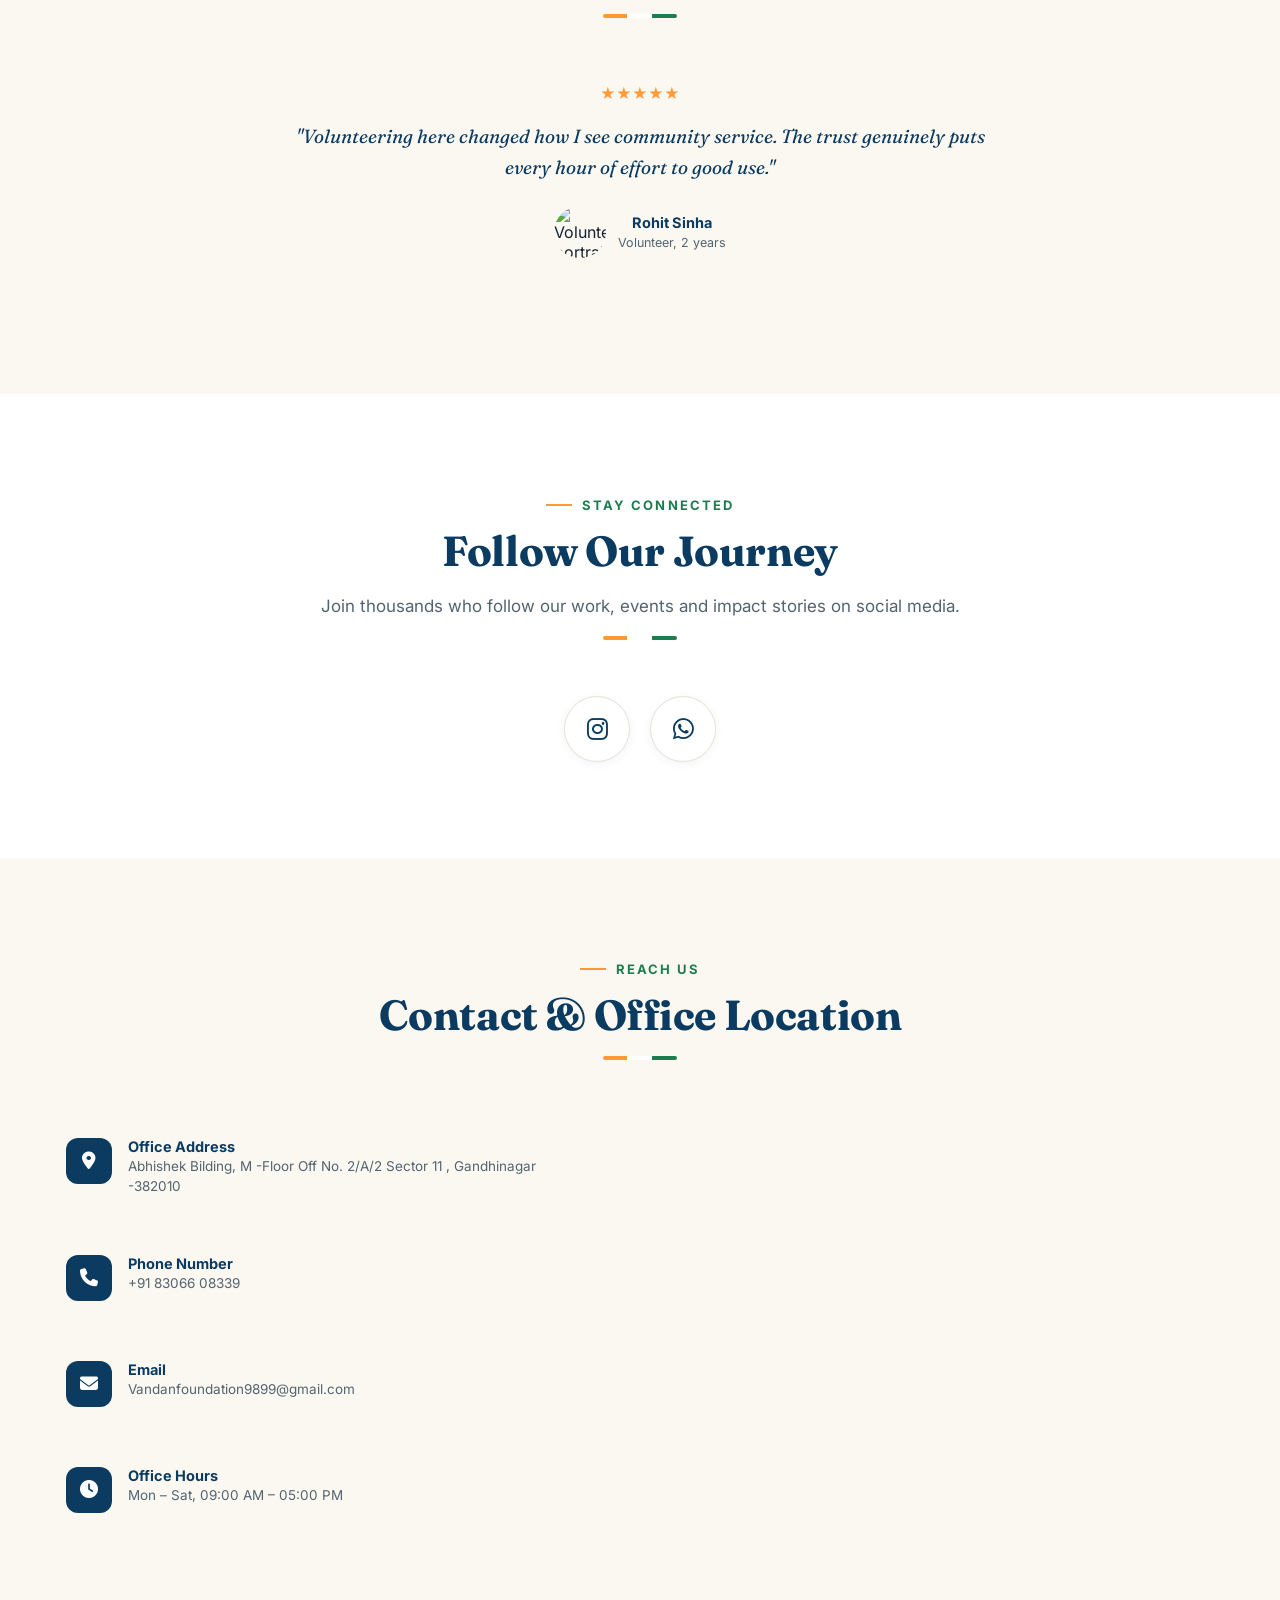
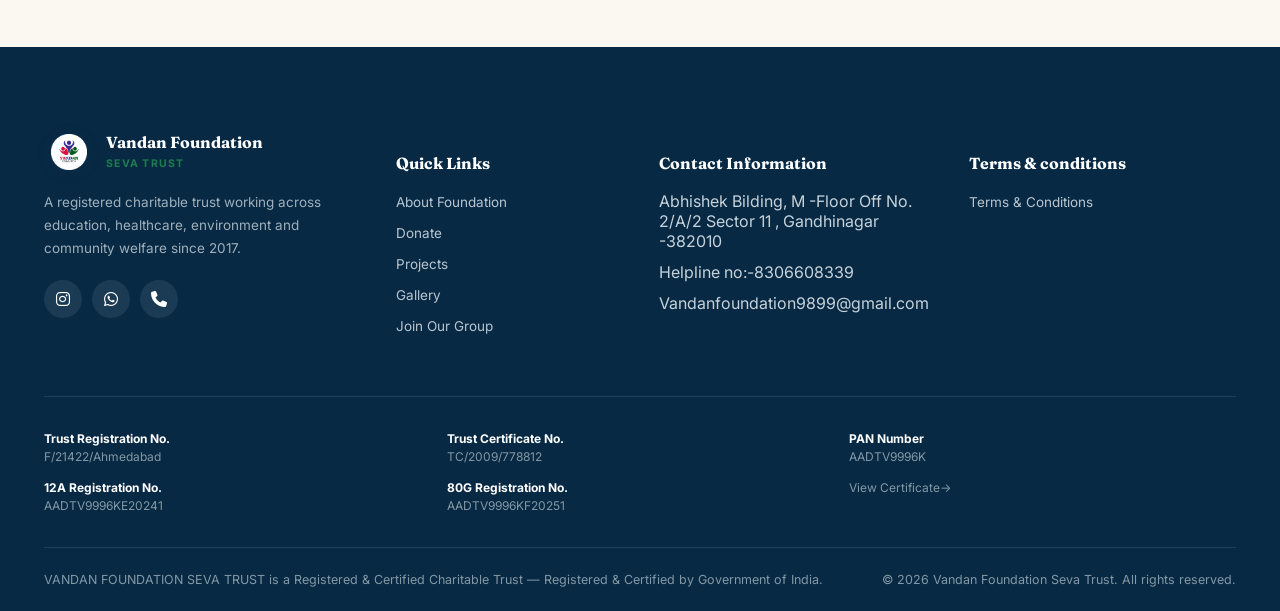
==== commit d11a4ab9: "Update footer heading and links in index.html" ====
--- a/index.html
+++ b/index.html
@@ -362,12 +362,12 @@
         </ul>
       </div>
       <div>
-        <h5>Policies</h5>
+        <h5>Terms & conditions</h5>
         <ul class="footer-links">
-          <li><a href="#">Privacy Policy</a></li>
+          
+          
           <li><a href="#">Terms &amp; Conditions</a></li>
-          <li><a href="#">Donation Policy</a></li>
-          <li><a href="#donate">Donate Now</a></li>
+ 
         </ul>
       </div>
     </div>
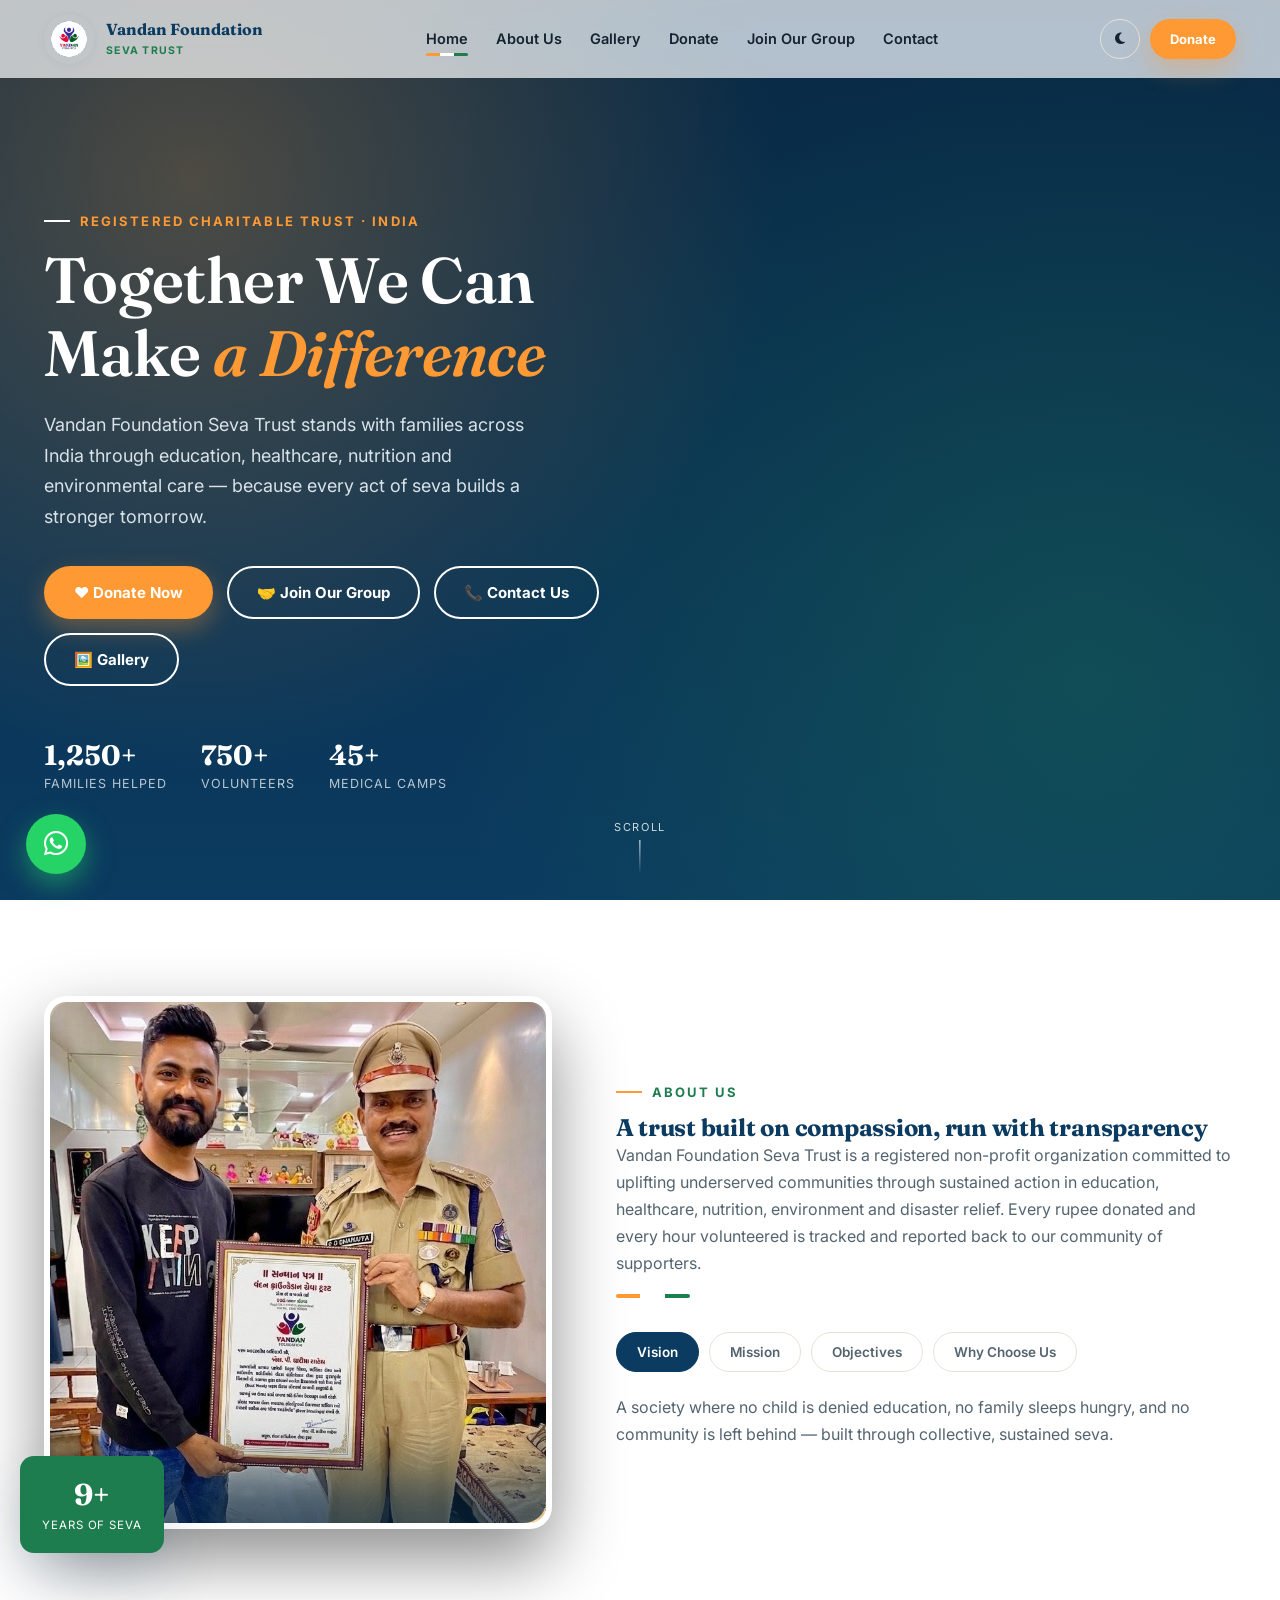
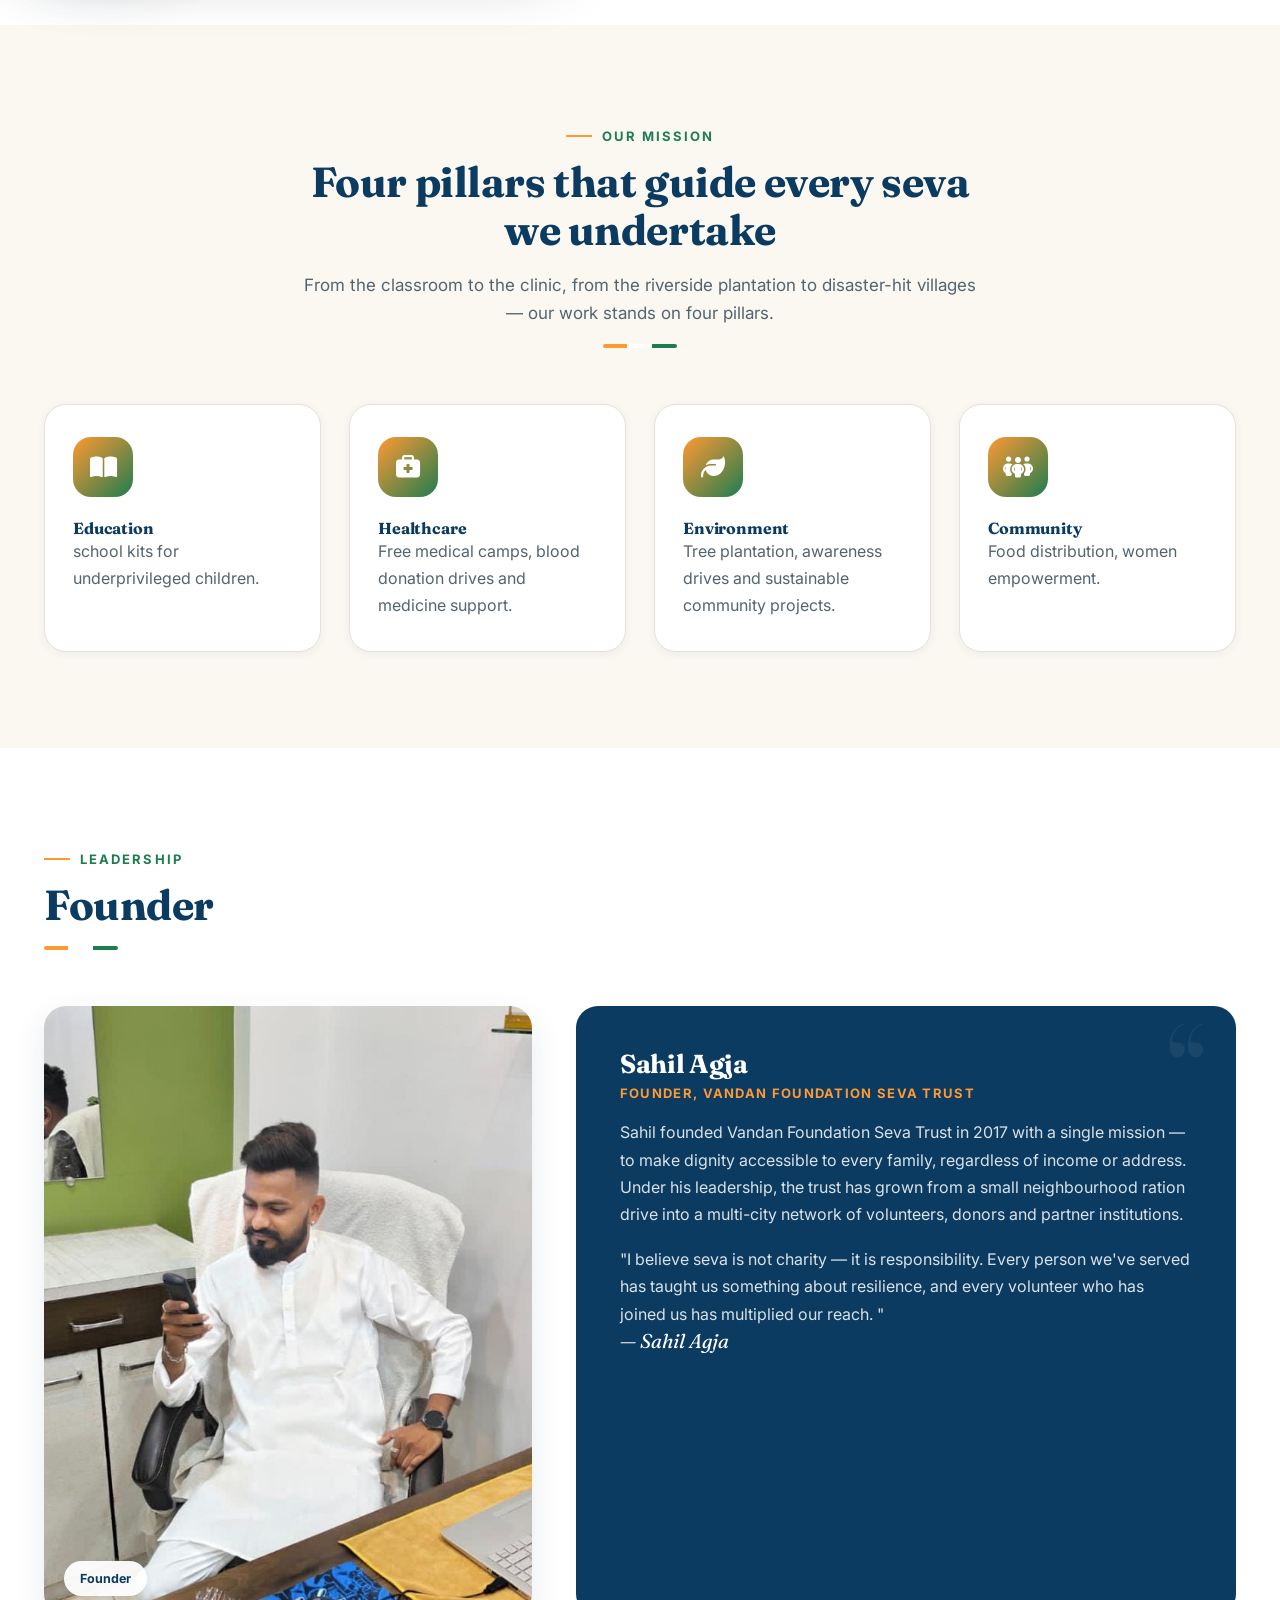
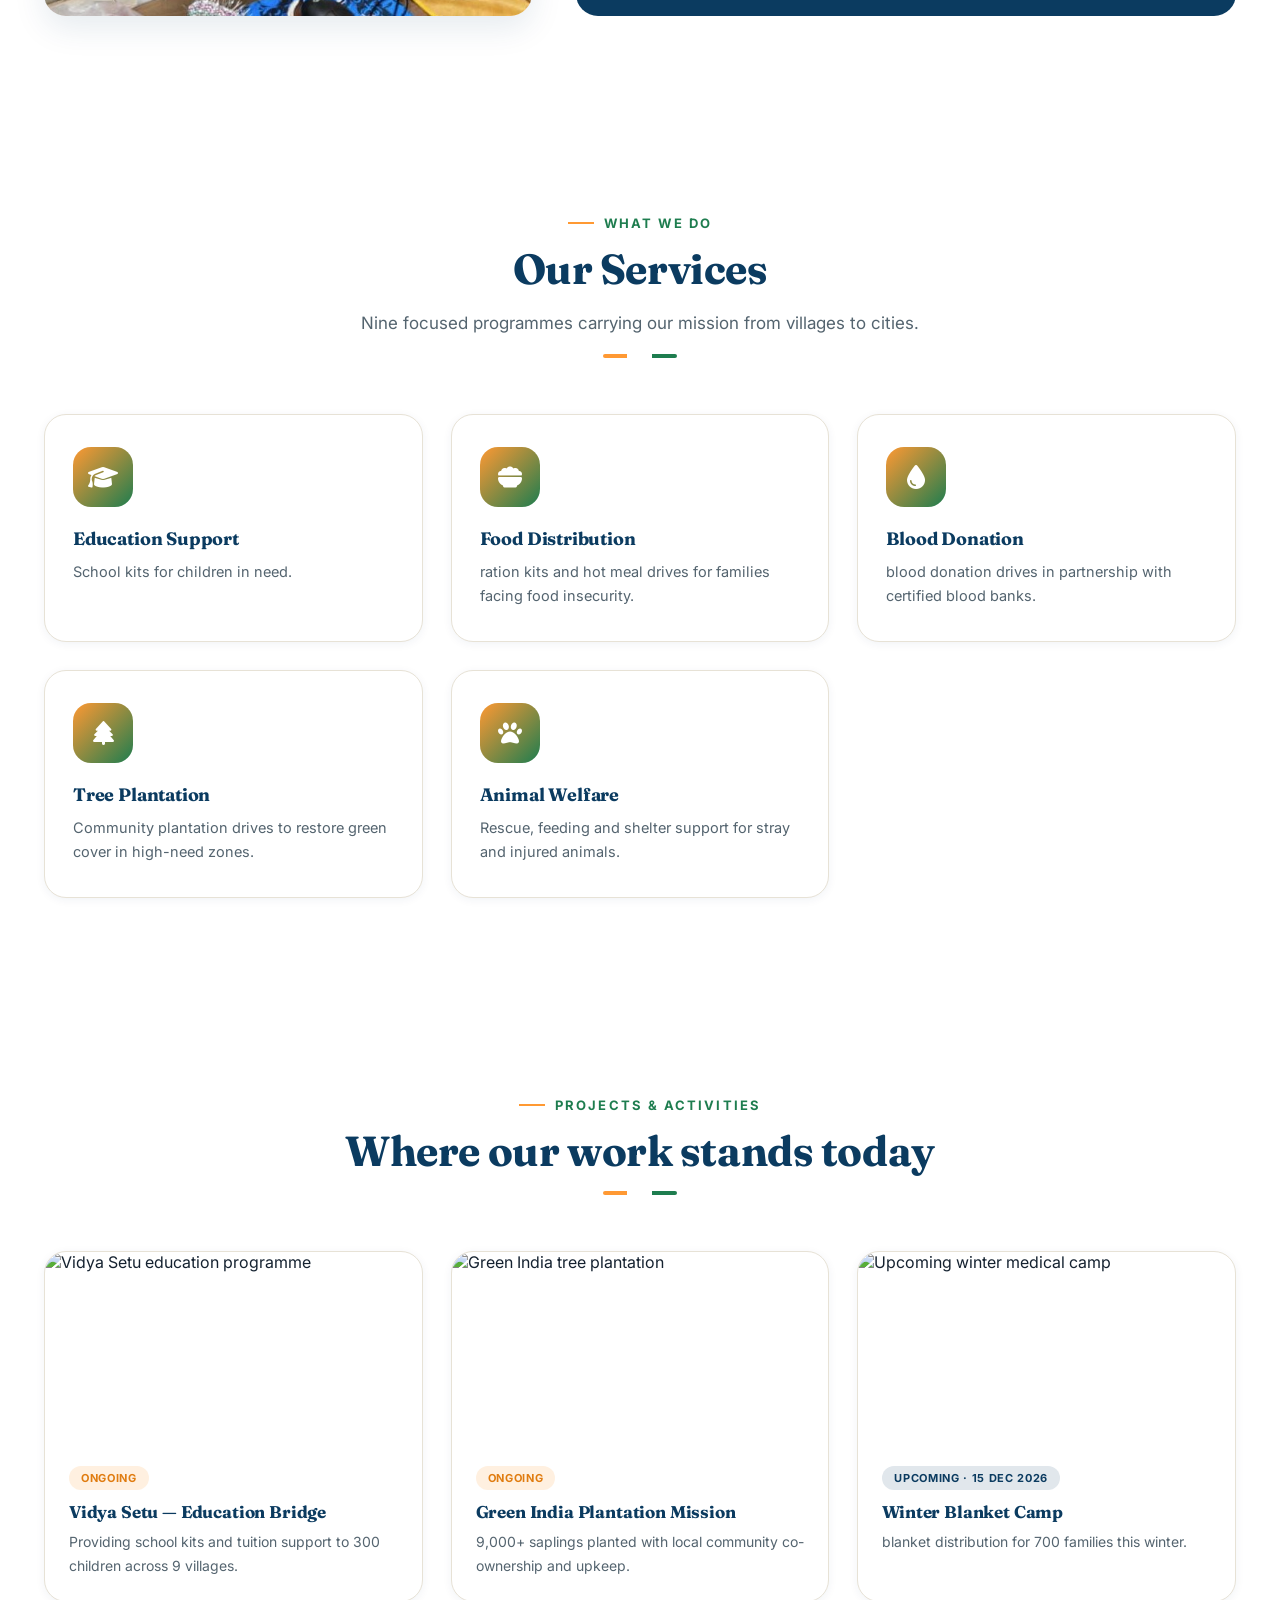
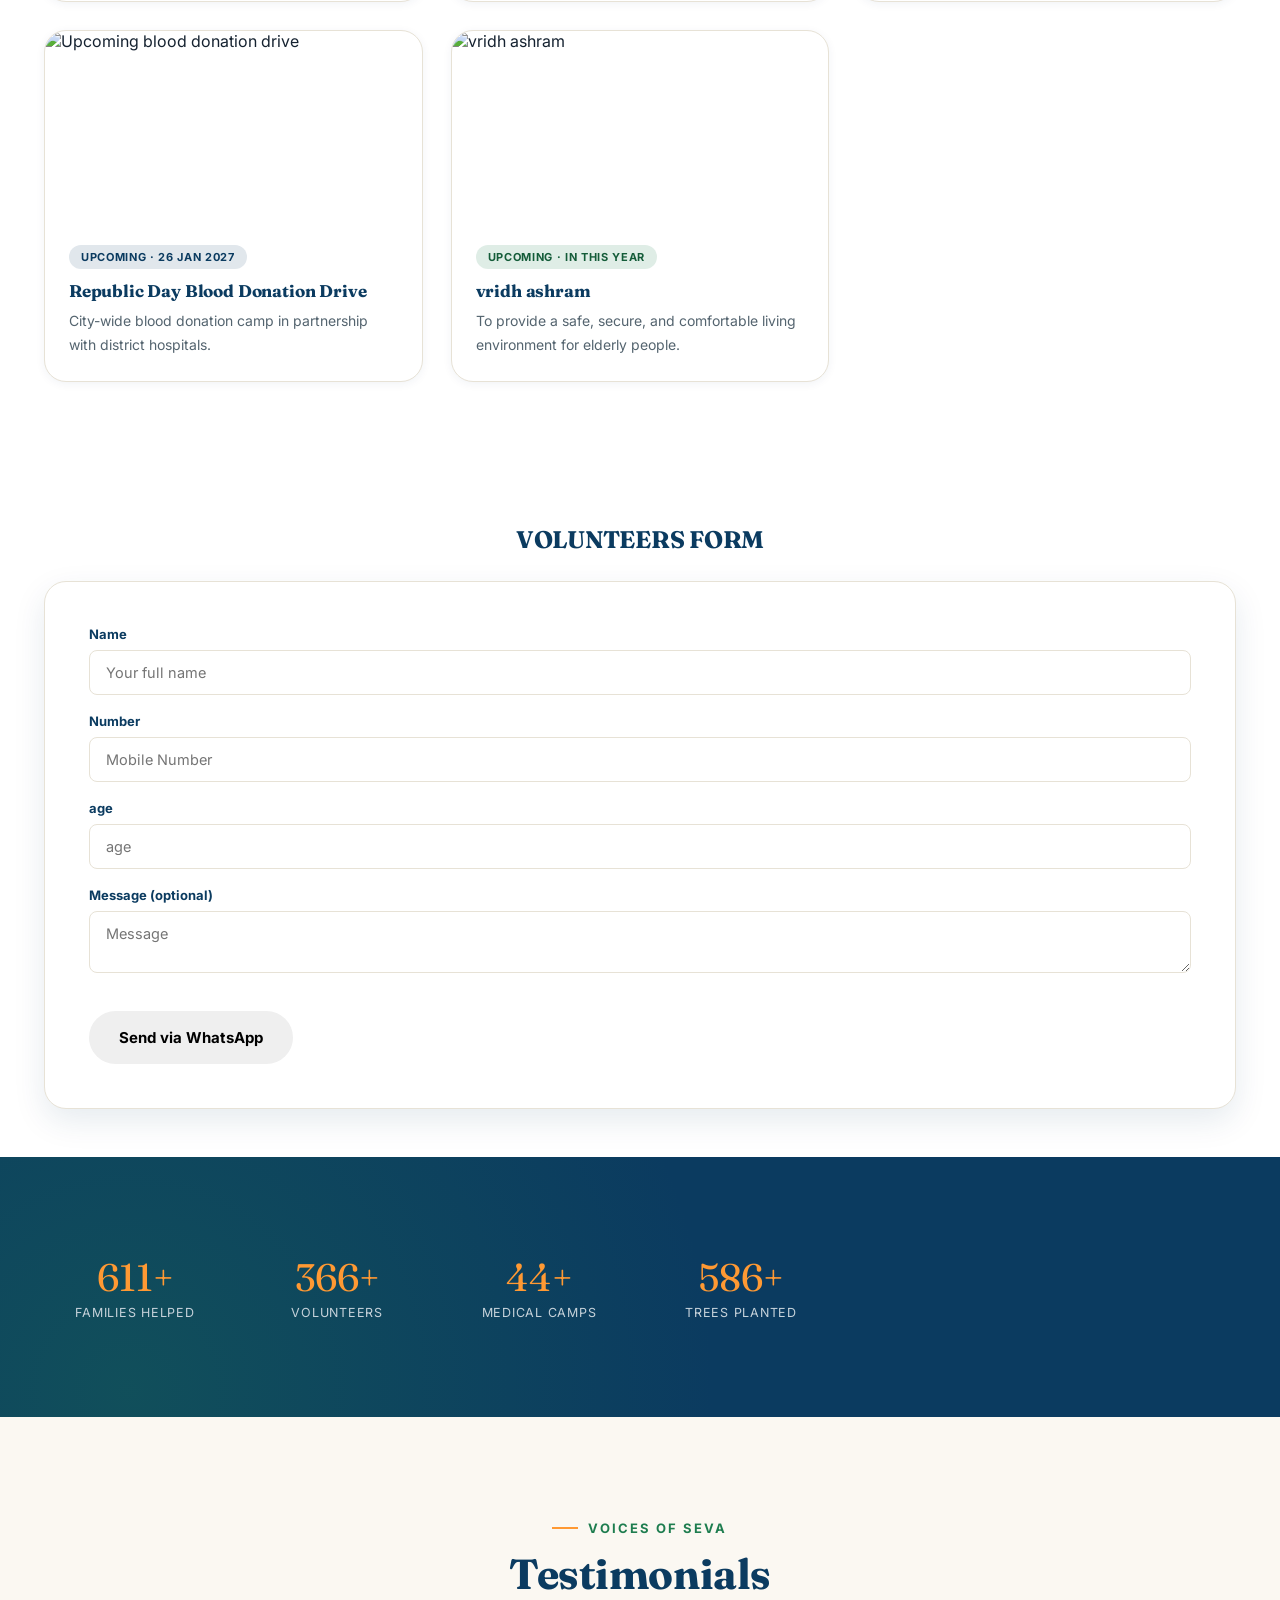
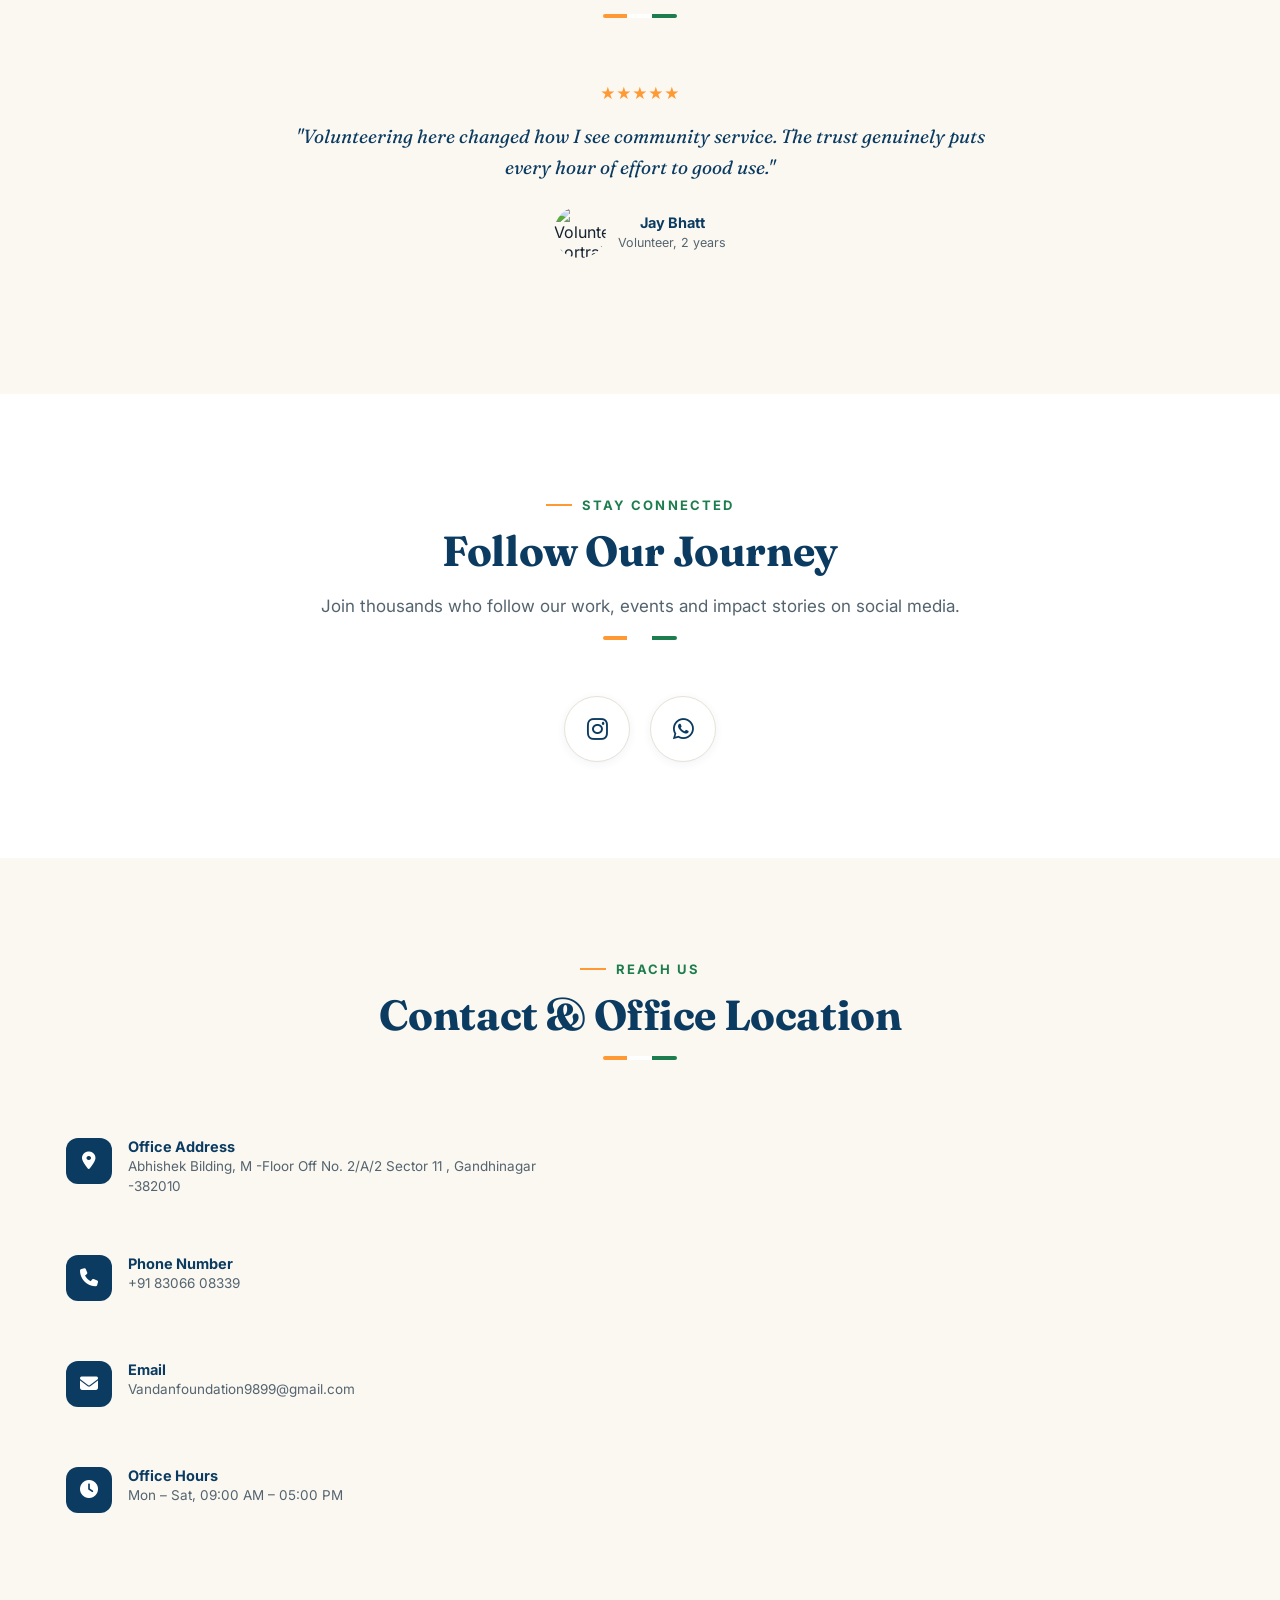
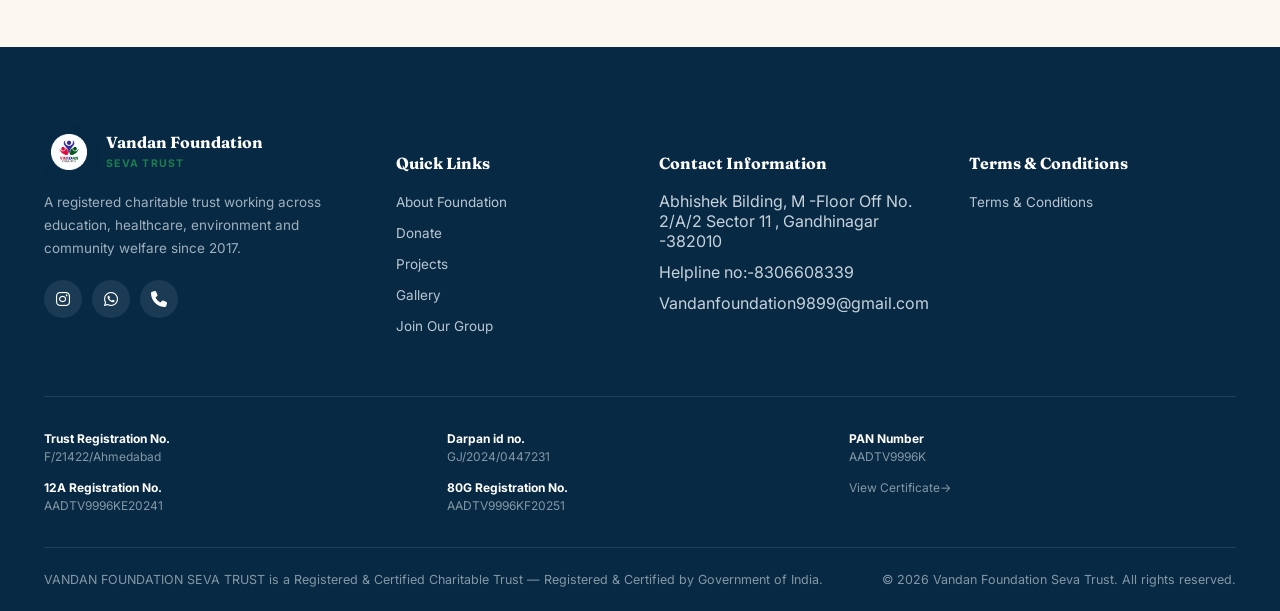
==== commit 2db30150: "Add files via upload" ====
--- a/index.html
+++ b/index.html
@@ -195,24 +195,24 @@
       <div class="grid g-3">
         <div class="card proj-card reveal" data-status="ongoing">
           <div class="proj-img"><img src="https://placehold.co/400x260/0B3B60/FFFFFF?text=Vidya+Setu" alt="Vidya Setu education programme" loading="lazy"></div>
-          <div class="proj-body"><span class="proj-status ongoing">Ongoing</span><h4>Vidya Setu — Education Bridge</h4><p>Providing school kits and tuition support to 3,200 children across 40 villages.</p></div>
+          <div class="proj-body"><span class="proj-status ongoing">Ongoing</span><h4>Vidya Setu — Education Bridge</h4><p>Providing school kits and tuition support to 300 children across 9 villages.</p></div>
         </div>
         <div class="card proj-card reveal d1" data-status="ongoing">
           <div class="proj-img"><img src="https://placehold.co/400x260/1E7D4F/FFFFFF?text=Green+India" alt="Green India tree plantation" loading="lazy"></div>
-          <div class="proj-body"><span class="proj-status ongoing">Ongoing</span><h4>Green India Plantation Mission</h4><p>18,000+ saplings planted with local community co-ownership and upkeep.</p></div>
+          <div class="proj-body"><span class="proj-status ongoing">Ongoing</span><h4>Green India Plantation Mission</h4><p>9,000+ saplings planted with local community co-ownership and upkeep.</p></div>
         </div>
         <div class="card proj-card reveal d2" data-status="upcoming">
           <div class="proj-img"><img src="https://placehold.co/400x260/FF9933/FFFFFF?text=Winter+Camp" alt="Upcoming winter medical camp" loading="lazy"></div>
-          <div class="proj-body"><span class="proj-status upcoming">Upcoming · 15 Dec 2026</span><h4>Winter Medical &amp; Blanket Camp</h4><p>Free health check-ups and blanket distribution for 2,000 families this winter.</p></div>
+          <div class="proj-body"><span class="proj-status upcoming">Upcoming · 15 Dec 2026</span><h4>Winter Blanket Camp</h4><p>blanket distribution for 700 families this winter.</p></div>
         </div>
         <div class="card proj-card reveal" data-status="upcoming">
           <div class="proj-img"><img src="https://placehold.co/400x260/0B3B60/FFFFFF?text=Blood+Drive" alt="Upcoming blood donation drive" loading="lazy"></div>
           <div class="proj-body"><span class="proj-status upcoming">Upcoming · 26 Jan 2027</span><h4>Republic Day Blood Donation Drive</h4><p>City-wide blood donation camp in partnership with district hospitals.</p></div>
         </div>
 
-        <div class="card proj-card reveal d2" data-status="completed">
-          <div class="proj-img"><img src="https://placehold.co/400x260/FF9933/FFFFFF?text=Skill+Program" alt="Completed women skill training success story" loading="lazy"></div>
-          <div class="proj-body"><span class="proj-status completed">Success Story</span><h4>Sakhi Skill Training Programme</h4><p>420 women trained in tailoring &amp; handicrafts — 65% now run independent micro-businesses.</p></div>
+        <div class="card proj-card reveal d2" data-status="upcoming">
+          <div class="proj-img"><img src="https://placehold.co/400x260/FF9933/FFFFFF?text=vridh ashram " alt="vridh ashram " loading="lazy"></div>
+          <div class="proj-body"><span class="proj-status completed">Upcoming · in this year</span><h4>vridh ashram </h4><p>To provide a safe, secure, and comfortable living environment for elderly people.</p></div>
         </div>
       </div>
     </div>
@@ -266,18 +266,9 @@
           <div class="test-slide">
             <div class="stars">★★★★★</div>
             <p>"Volunteering here changed how I see community service. The trust genuinely puts every hour of effort to good use."</p>
-            <div class="test-person"><img src="https://placehold.co/100x100/0B3B60/FFFFFF?text=RS" alt="Volunteer portrait"><div><b>Rohit Sinha</b><span>Volunteer, 2 years</span></div></div>
+            <div class="test-person"><img src="https://placehold.co/100x100/0B3B60/FFFFFF?text=JB" alt="Volunteer portrait"><div><b>Jay Bhatt</b><span>Volunteer, 2 years</span></div></div>
           </div>
-          <div class="test-slide">
-            <div class="stars">★★★★★</div>
-            <p>"The education programme supported my daughter's school fees for two years. We are forever grateful to this trust."</p>
-            <div class="test-person"><img src="https://placehold.co/100x100/1E7D4F/FFFFFF?text=KM" alt="Beneficiary portrait"><div><b>Kavita More</b><span>Beneficiary Parent</span></div></div>
-          </div>
-          <div class="test-slide">
-            <div class="stars">★★★★★</div>
-            <p>"I've partnered with several NGOs for CSR — Vandan Foundation's on-ground execution and reporting is best-in-class."</p>
-            <div class="test-person"><img src="https://placehold.co/100x100/FF9933/FFFFFF?text=VS" alt="Corporate partner portrait"><div><b>Vikram Sethi</b><span>CSR Partner, Sethi Industries</span></div></div>
-          </div>
+  
         </div>
       </div>
       <div class="test-dots" id="testDots"></div>
@@ -362,19 +353,18 @@
         </ul>
       </div>
       <div>
-        <h5>Terms & conditions</h5>
+        <h5>Terms & Conditions</h5>
         <ul class="footer-links">
-          
-          
-          <li><a href="#">Terms &amp; Conditions</a></li>
- 
+
+          <li><a href="tc.html">Terms &amp; Conditions</a></li>
+
         </ul>
       </div>
     </div>
 
     <div class="footer-legal">
       <div><span>Trust Registration No.</span>F/21422/Ahmedabad</div>
-      <div><span>Trust Certificate No.</span>TC/2009/778812</div>
+      <div><span>Darpan id no.</span>GJ/2024/0447231</div>
       <div><span>PAN Number</span> AADTV9996K</div>
       <div><span>12A Registration No.</span> AADTV9996KE20241</div>
       <div><span>80G Registration No.</span> AADTV9996KF20251</div>
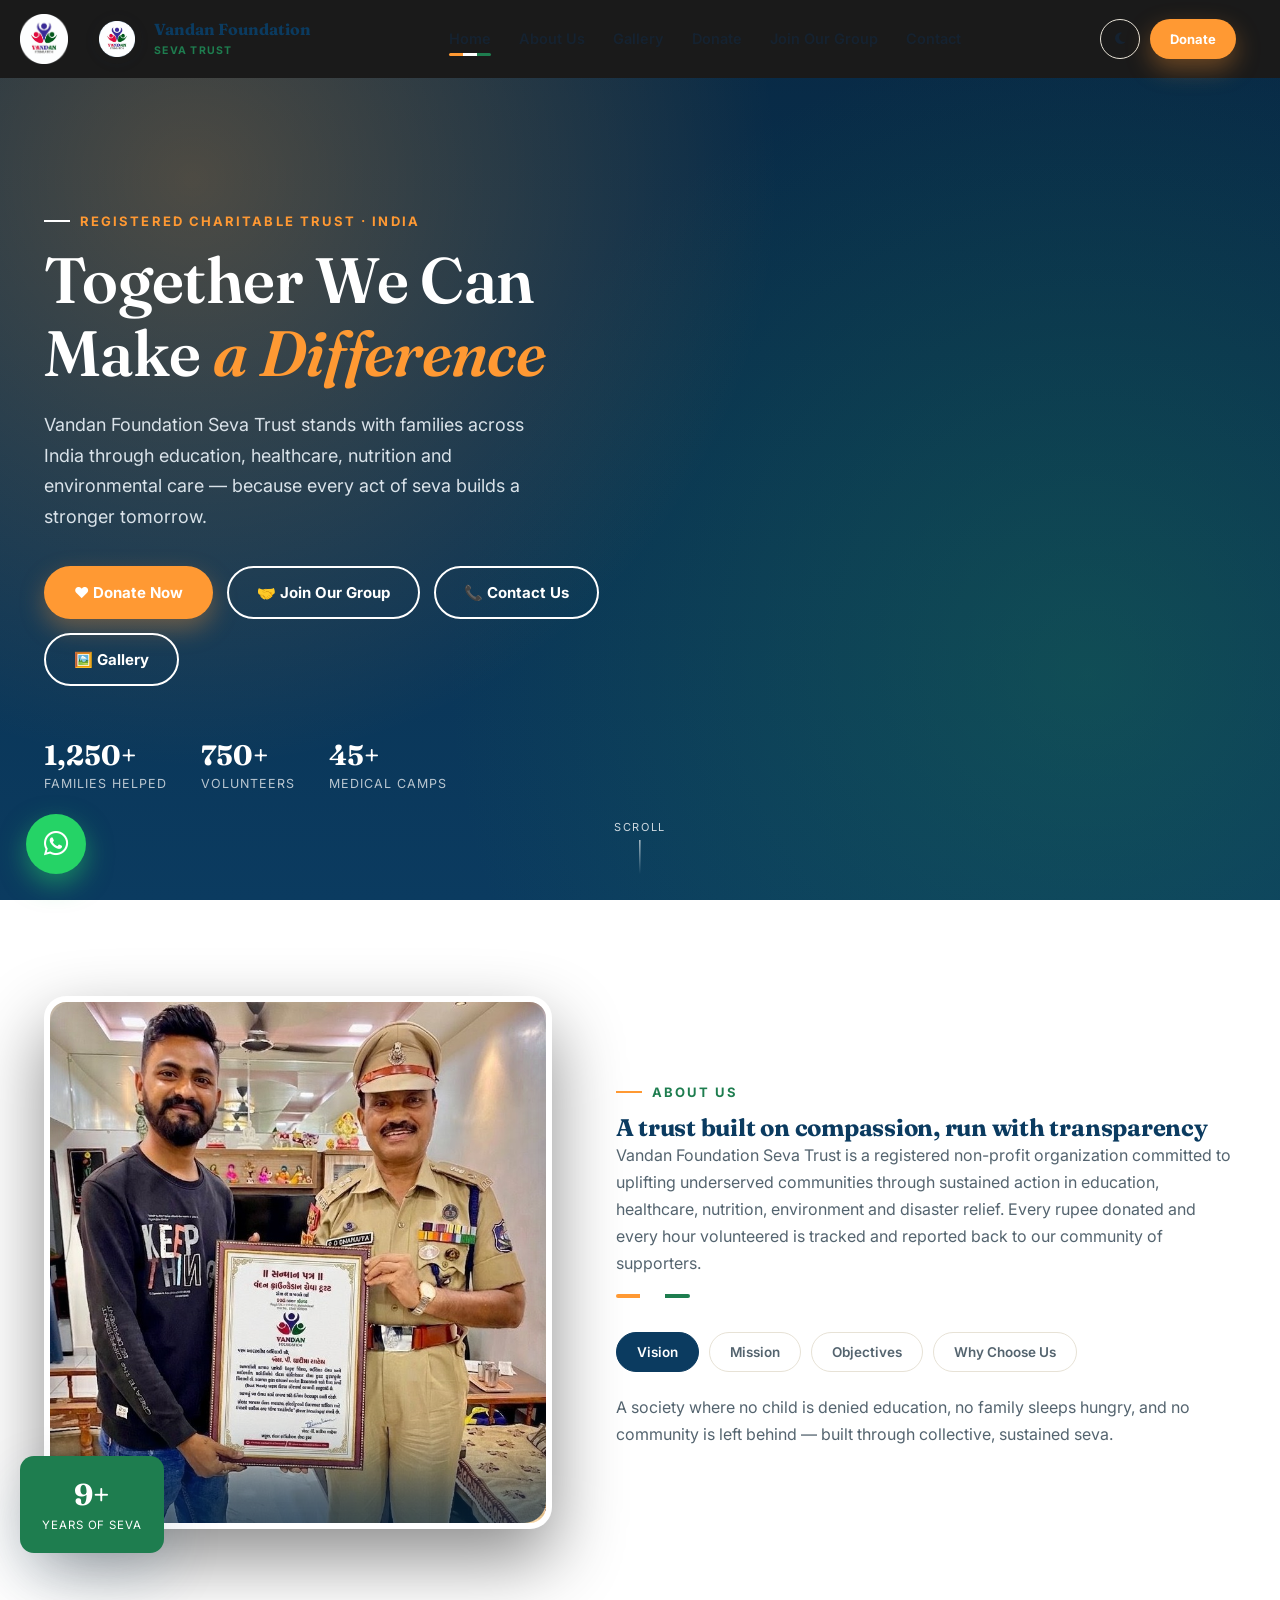
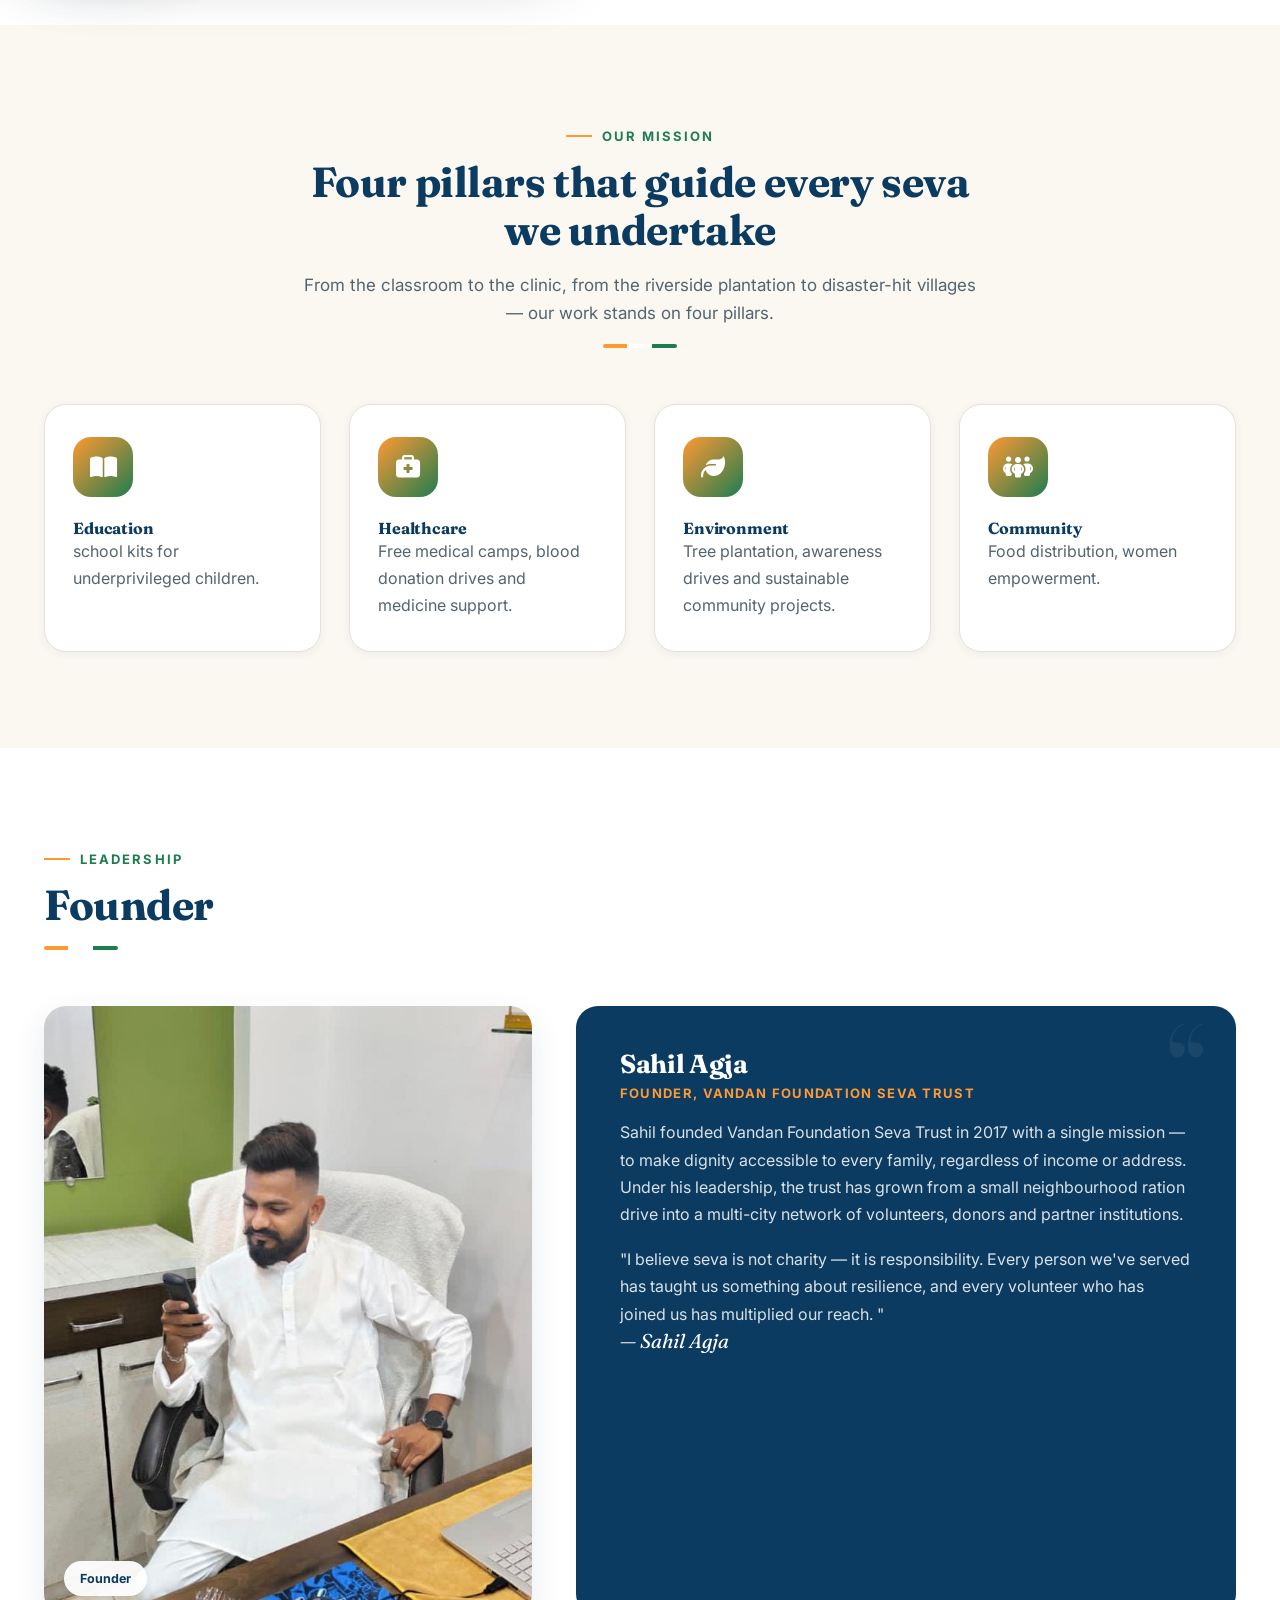
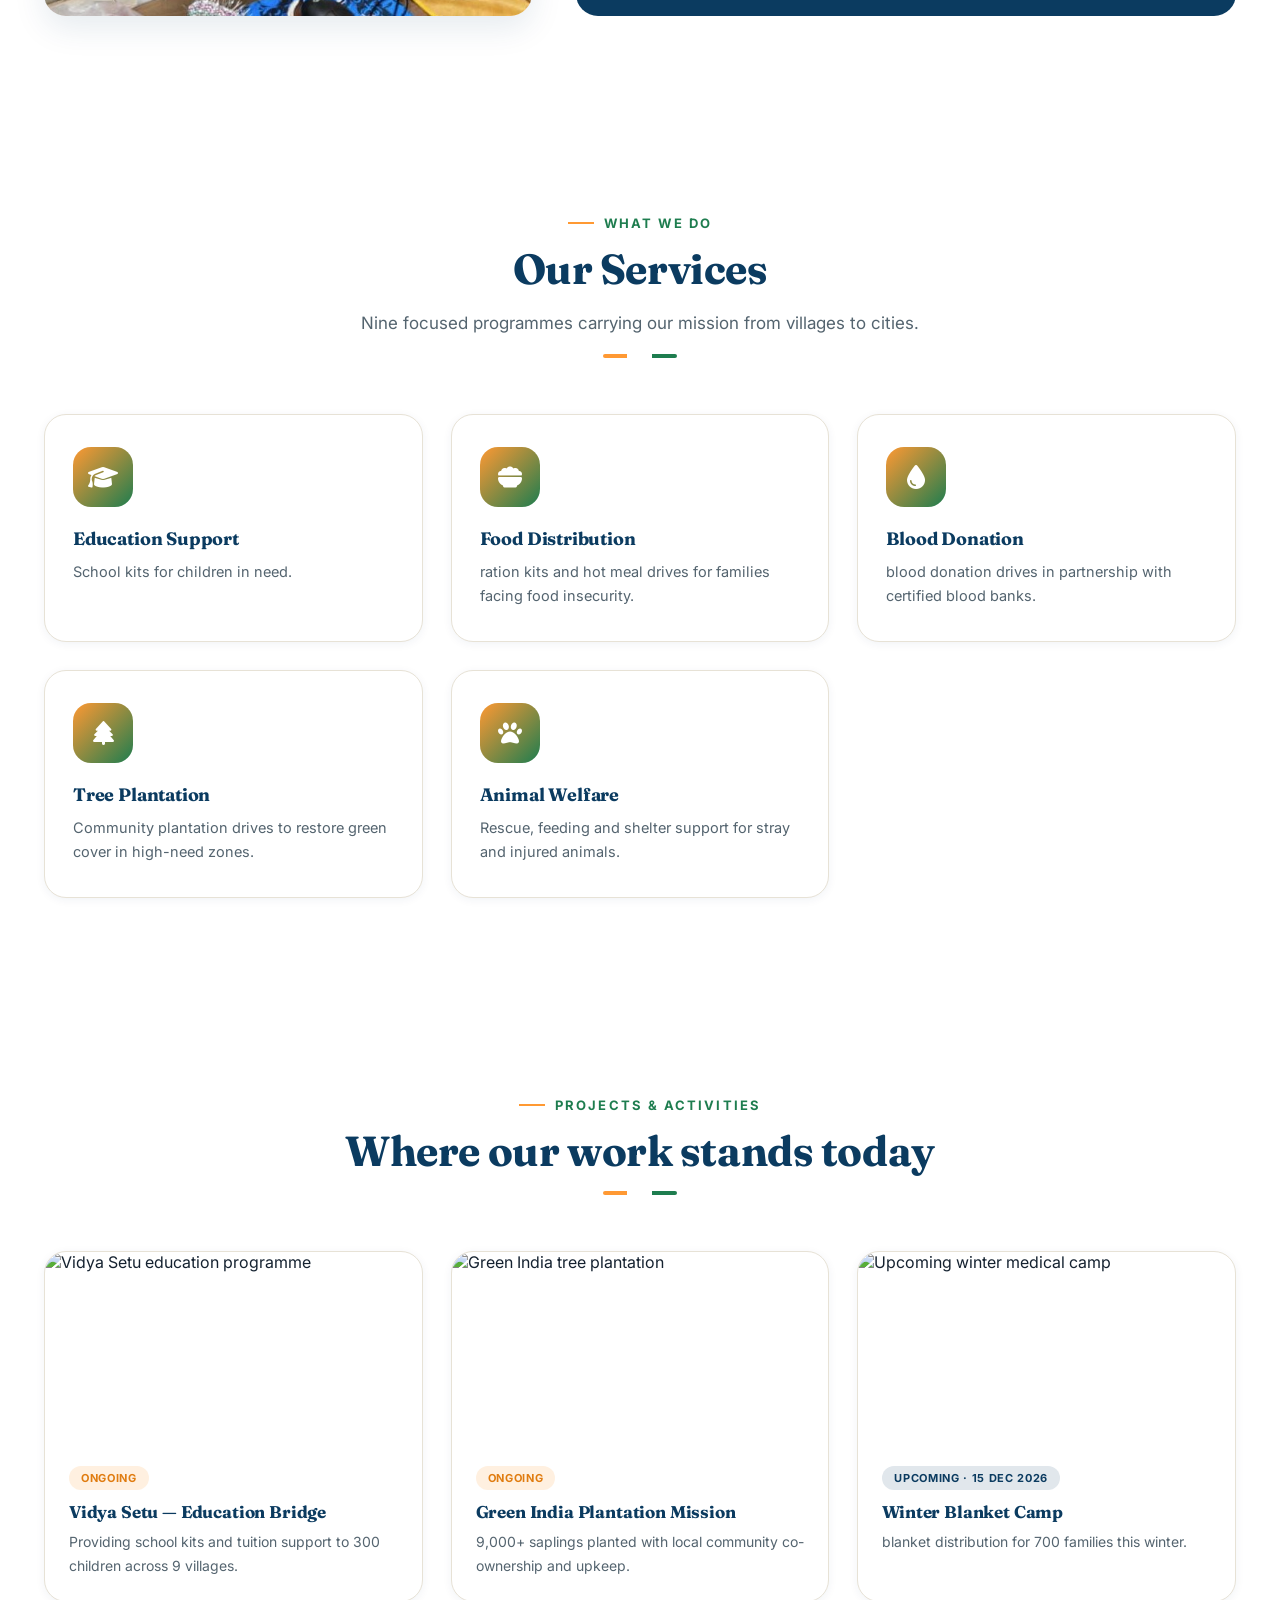
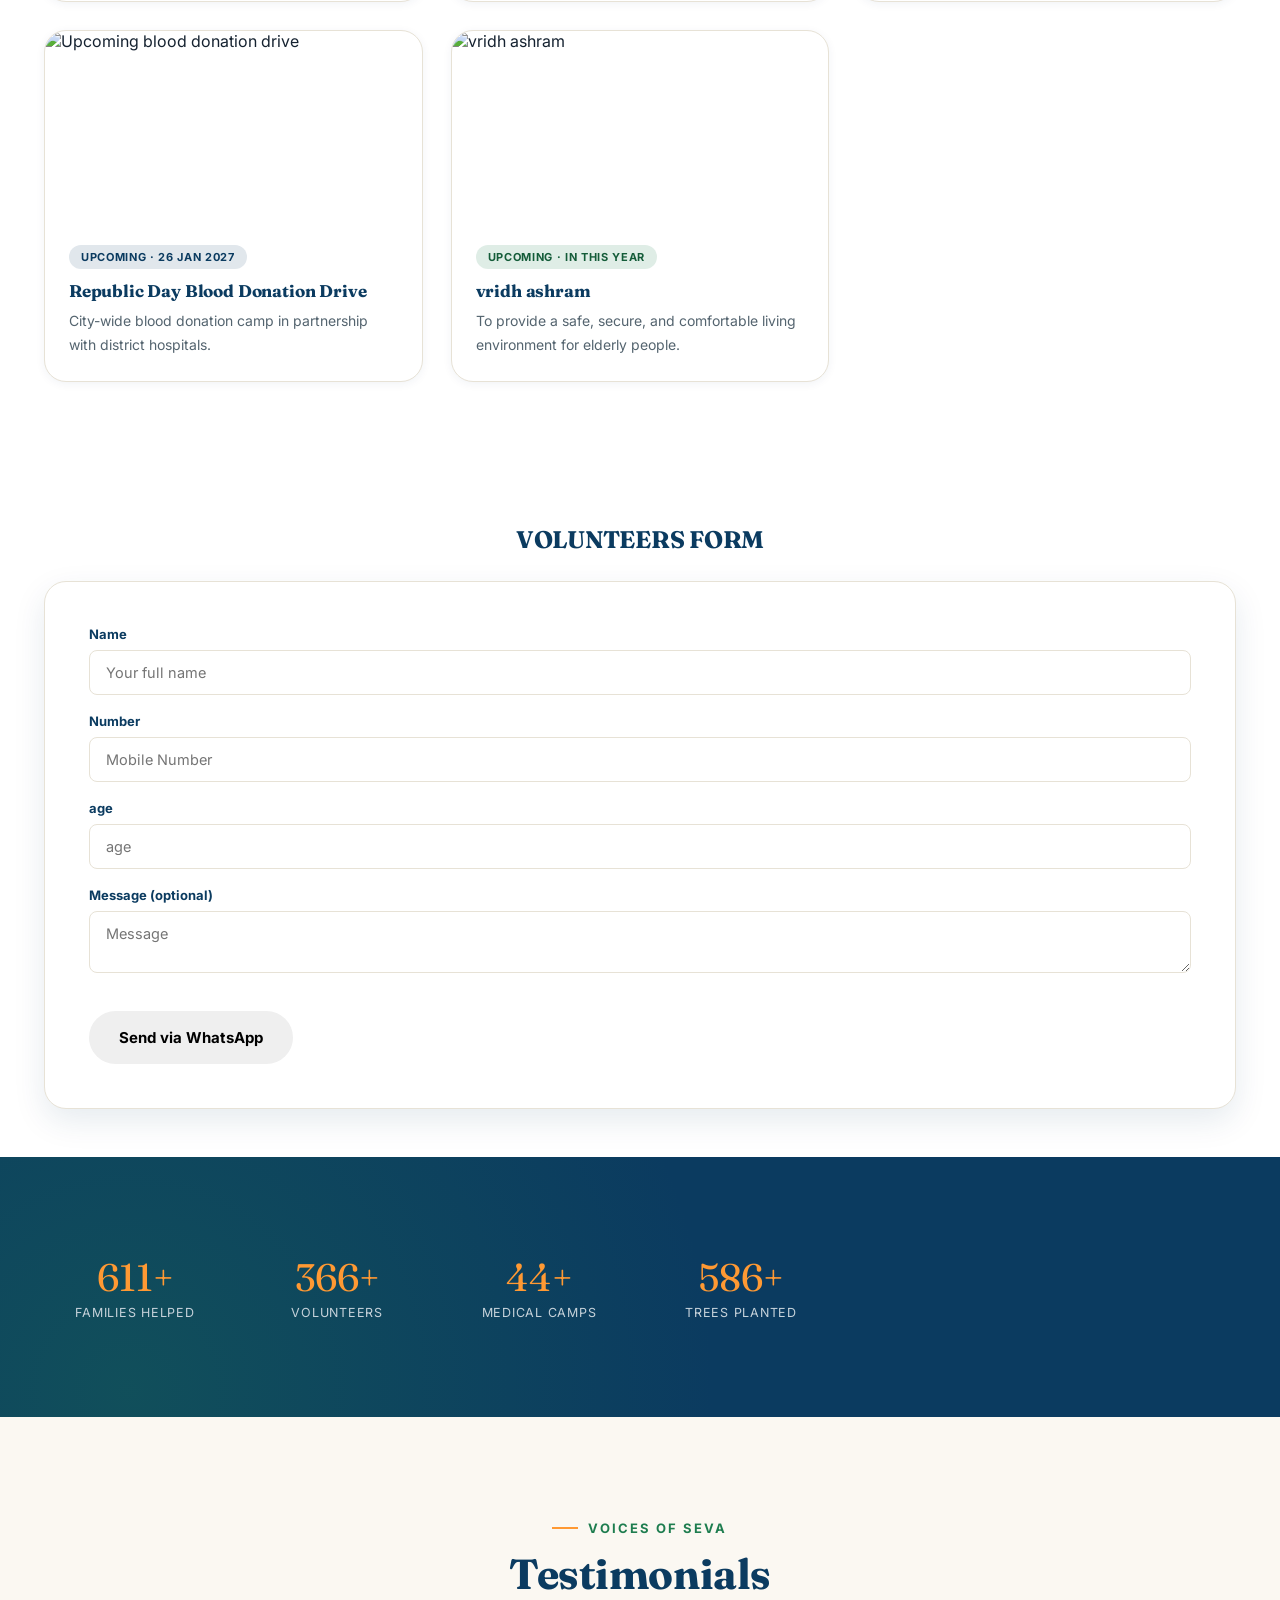
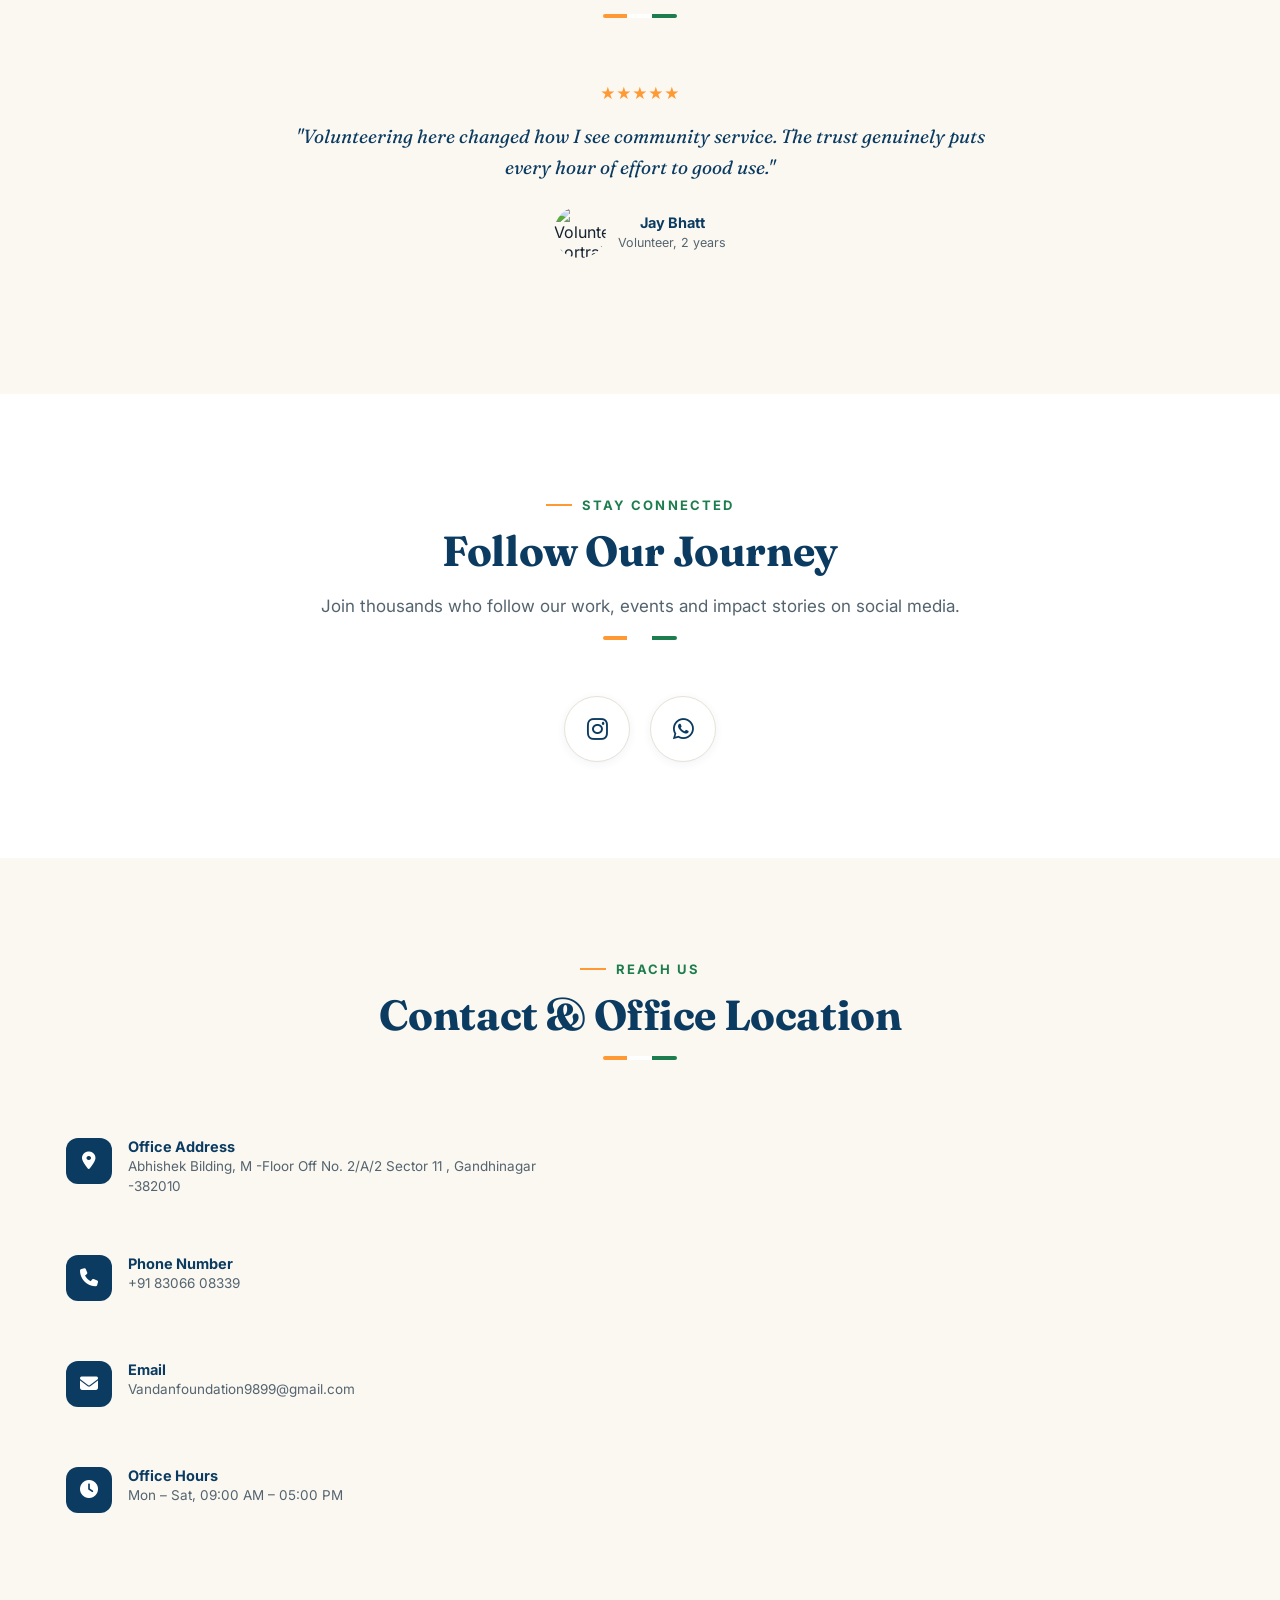
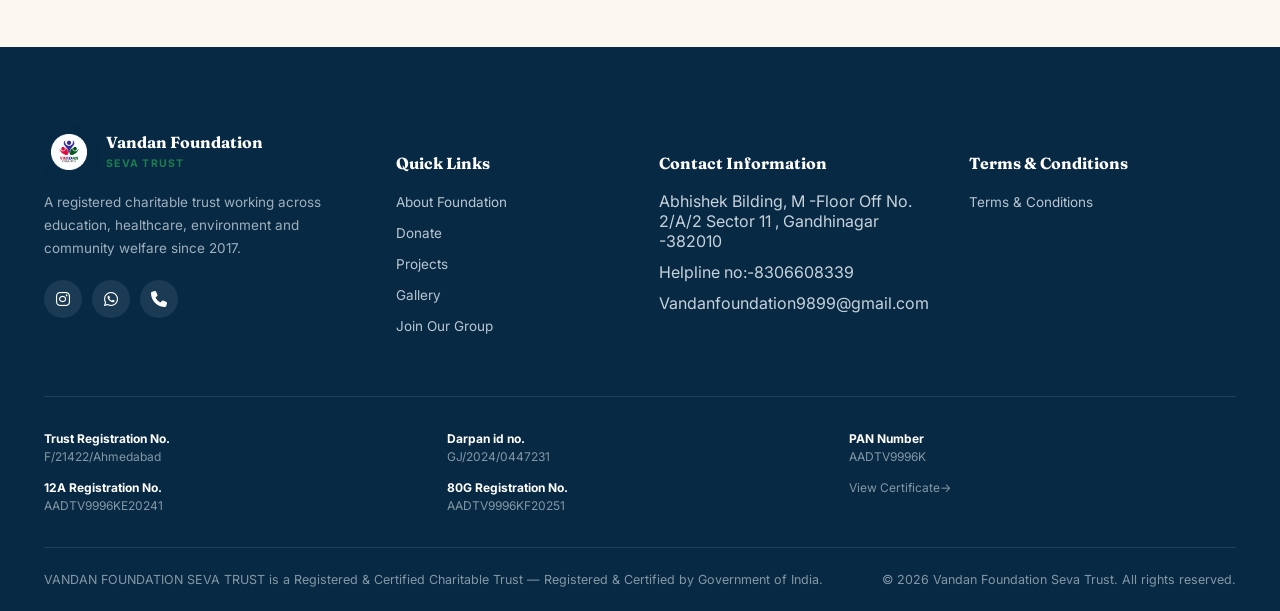
==== commit 11182cd8: "Add logo container to the navbar in index.html" ====
--- a/index.html
+++ b/index.html
@@ -20,6 +20,11 @@
 
 <!-- ============ NAVBAR ============ -->
 <header class="navbar" id="navbar">
+      <div class="logo-container">
+        <a href="index.html">
+            <img src="logo.jpg" alt="Company Logo" class="site-logo">
+        </a>
+      </div>
   <div class="container nav-inner">
     <a href="#home" class="brand">
       <span class="brand-mark"><span><img src="logo.jpg"></span></span>
--- a/style.css
+++ b/style.css
@@ -533,4 +533,20 @@
 
 .gallery1 img:hover{
     transform:scale(1.05);
-}+}
+
+
+/* Ensure the logo container uses flexbox for alignment */
+.navbar {
+    display: flex;
+    align-items: center;
+    padding: 10px 20px;
+    background-color: #1a1a1a;
+}
+
+/* Control the size of your logo */
+.site-logo {
+    height: 50px;       /* Set a fixed height */
+    width: auto;        /* Maintains the original aspect ratio */
+    display: block;     /* Removes extra whitespace below the image */
+}
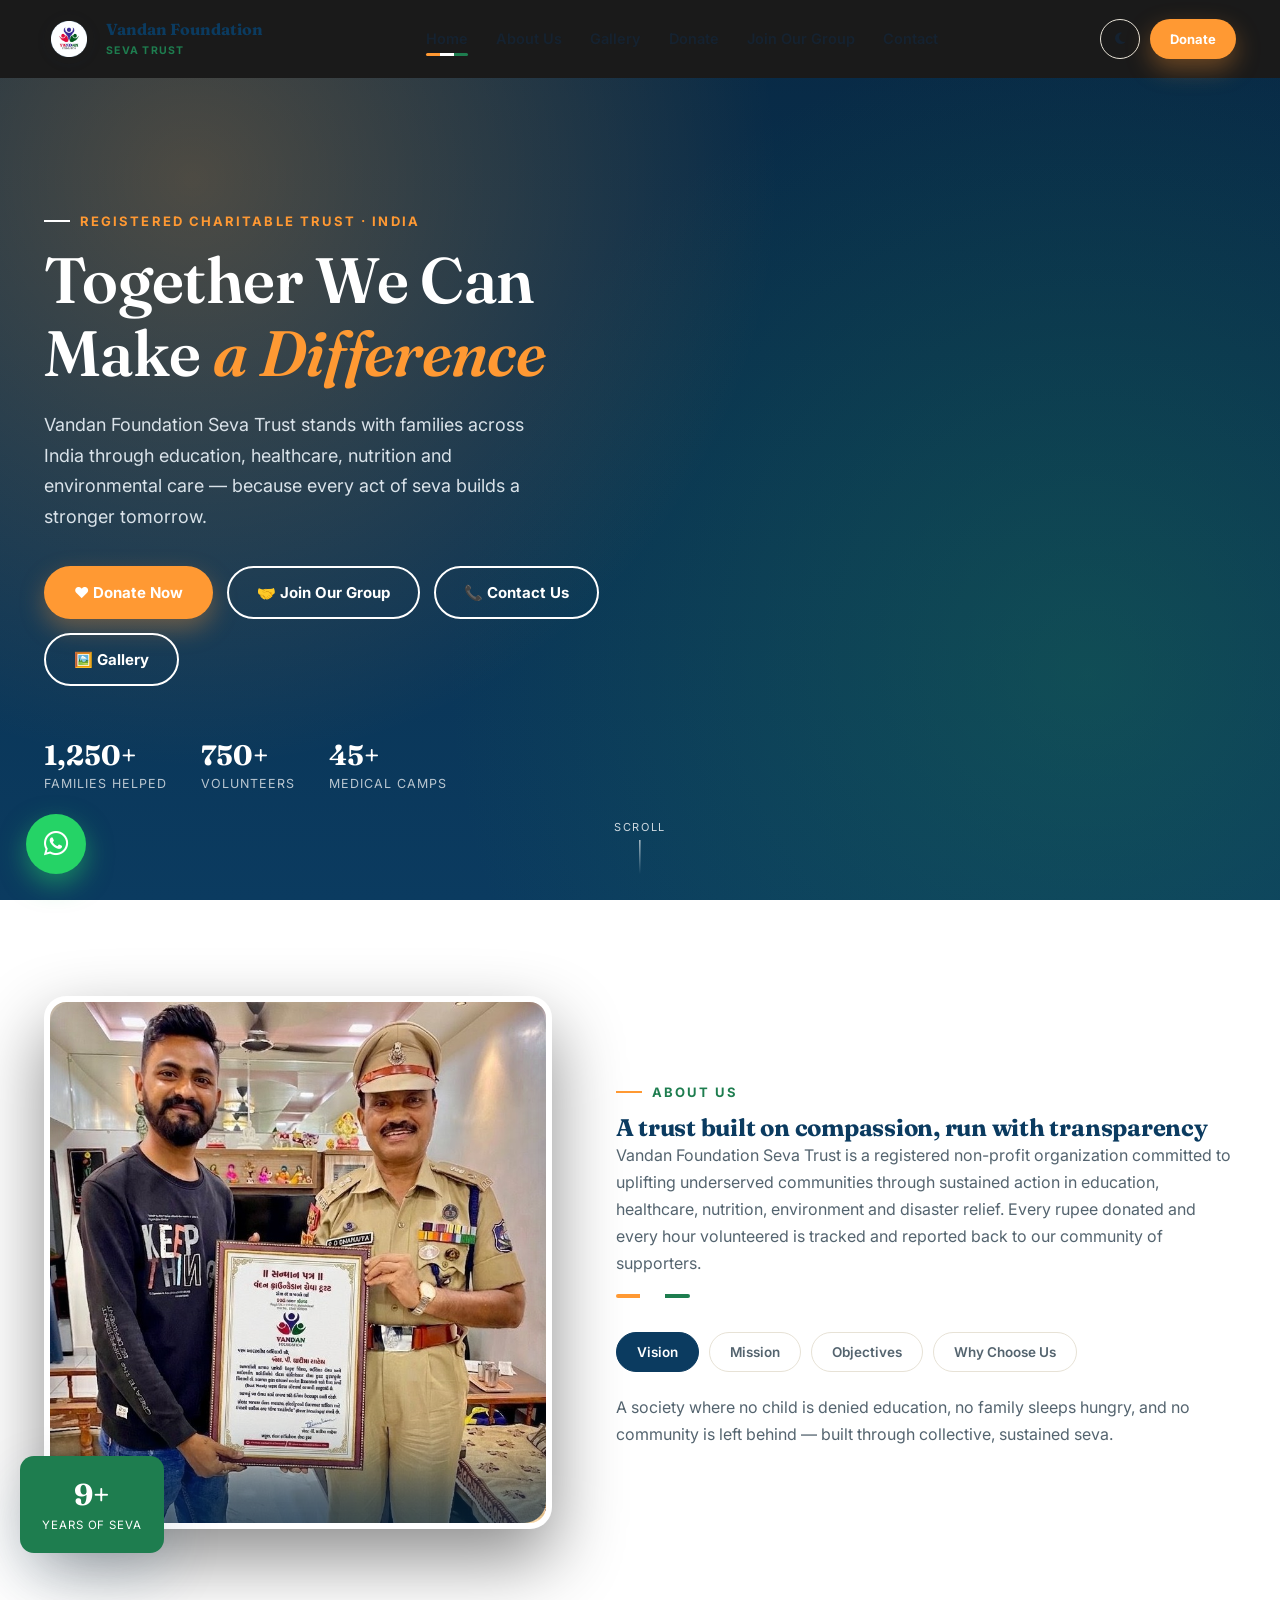
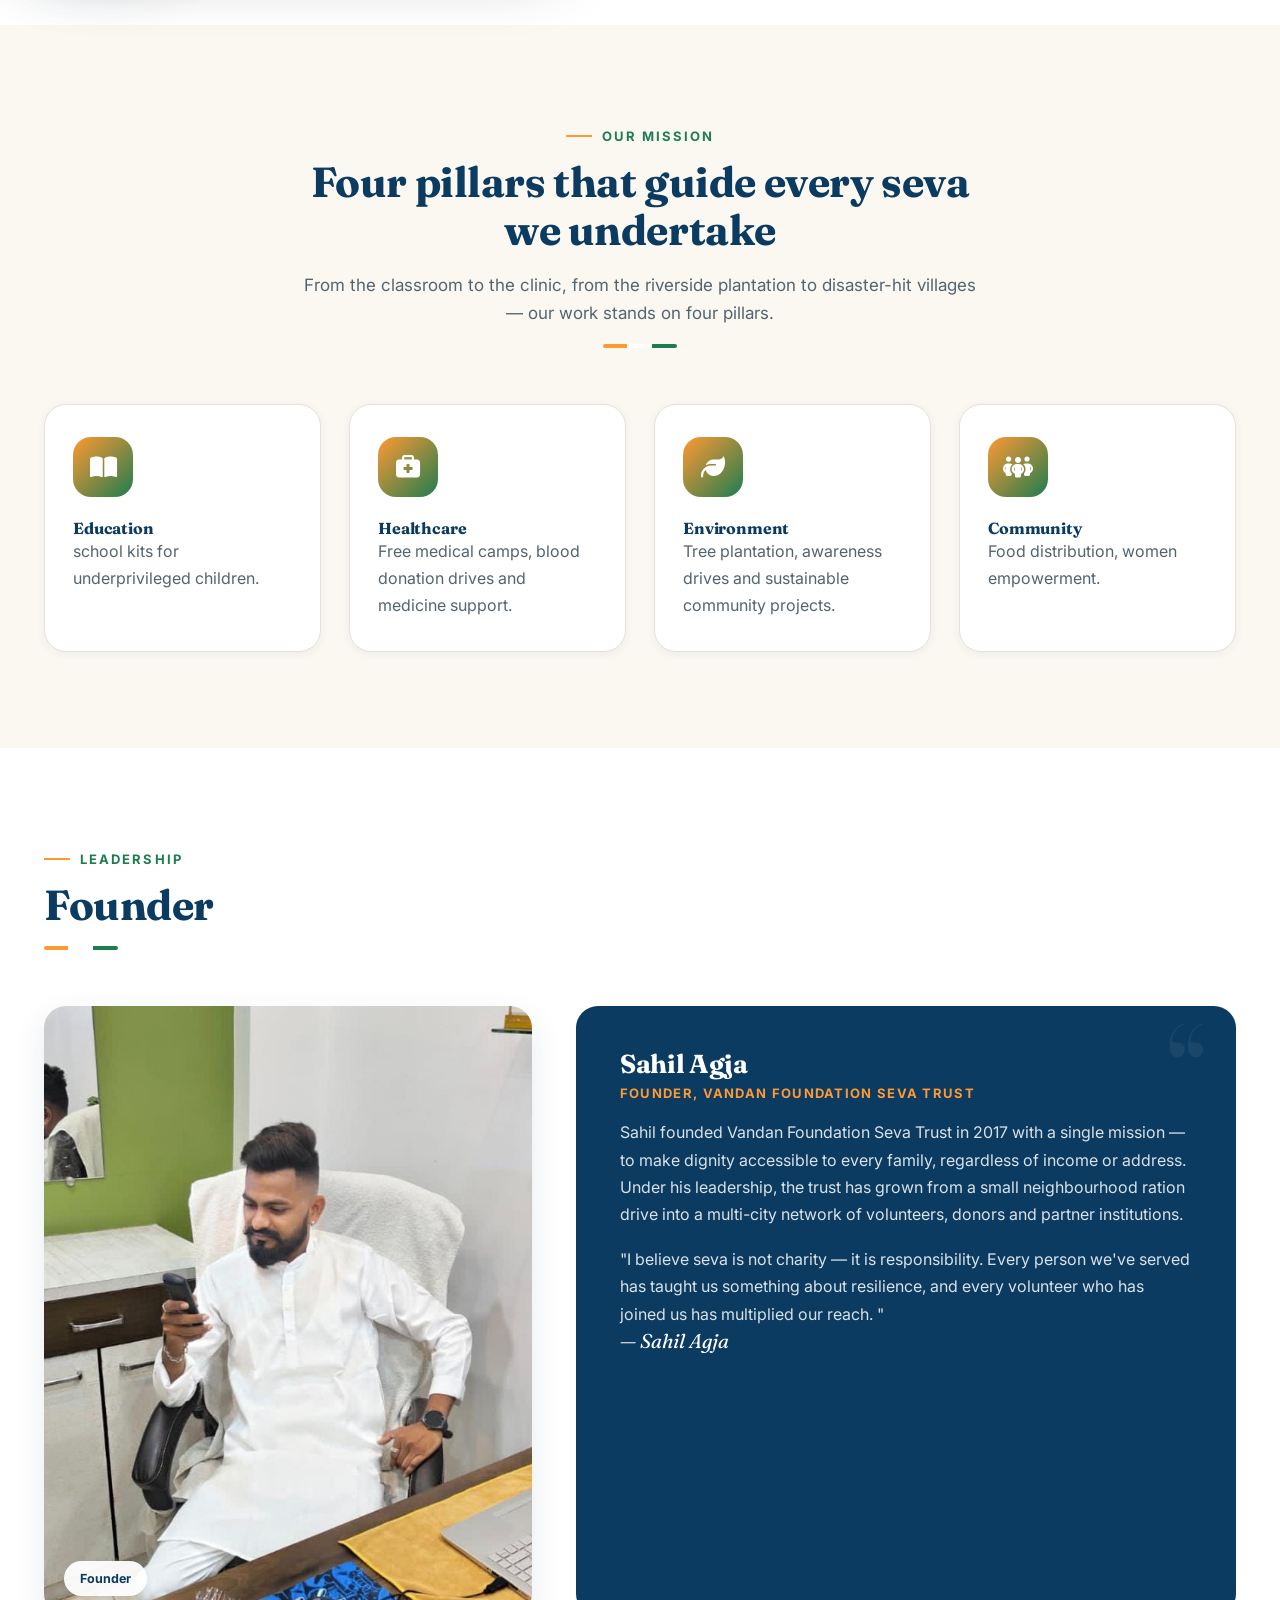
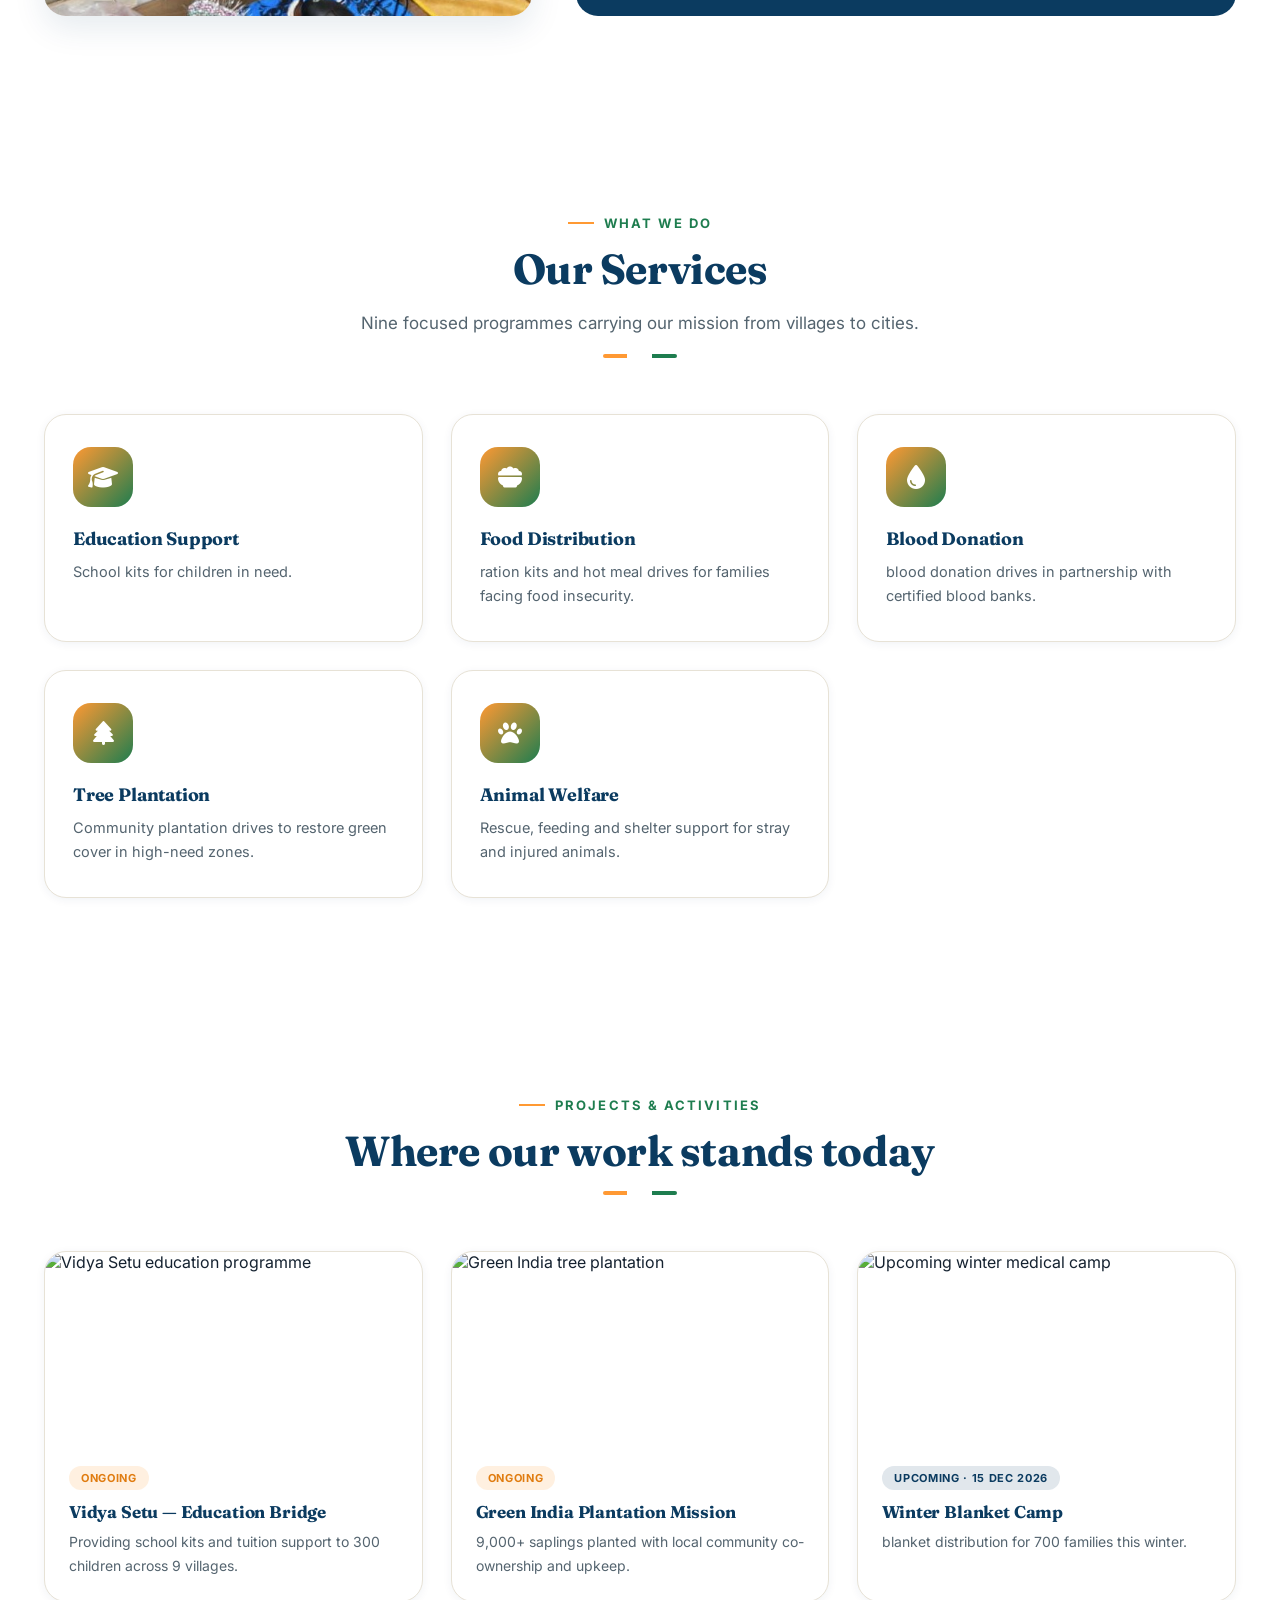
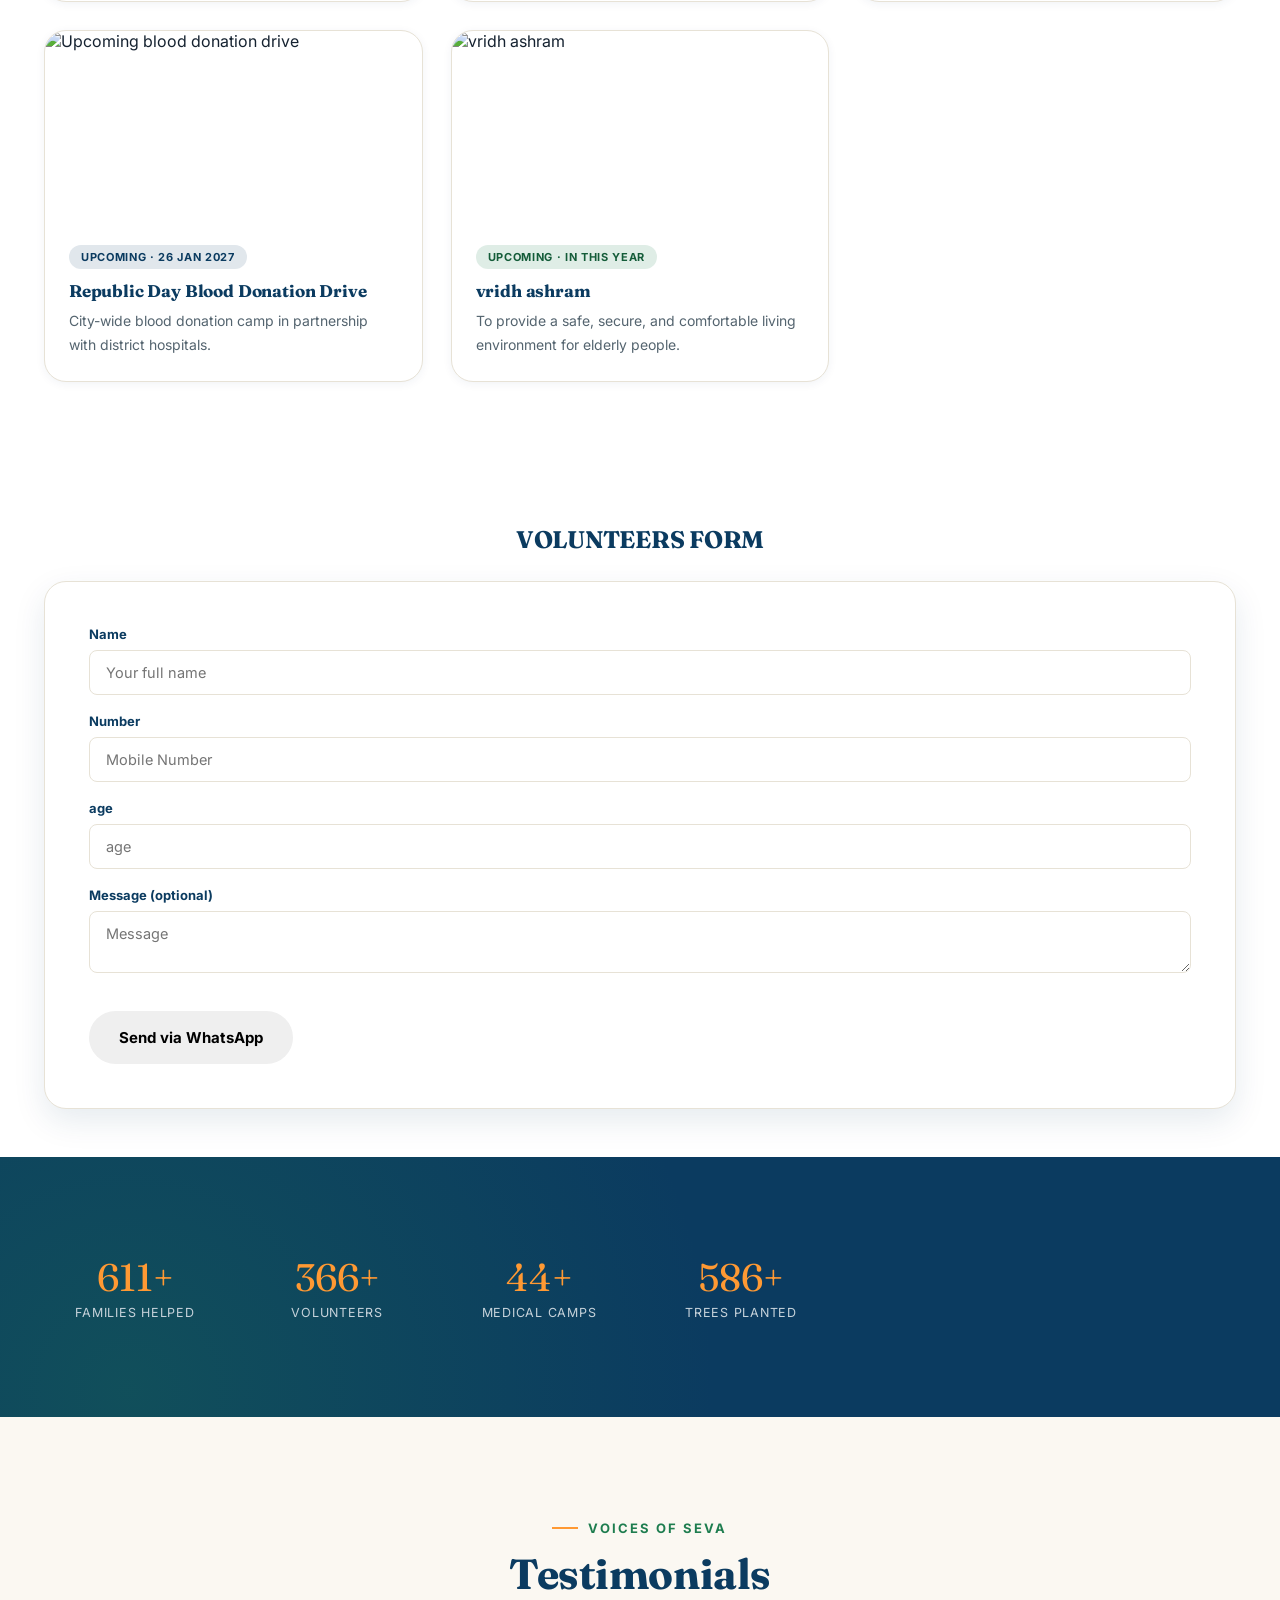
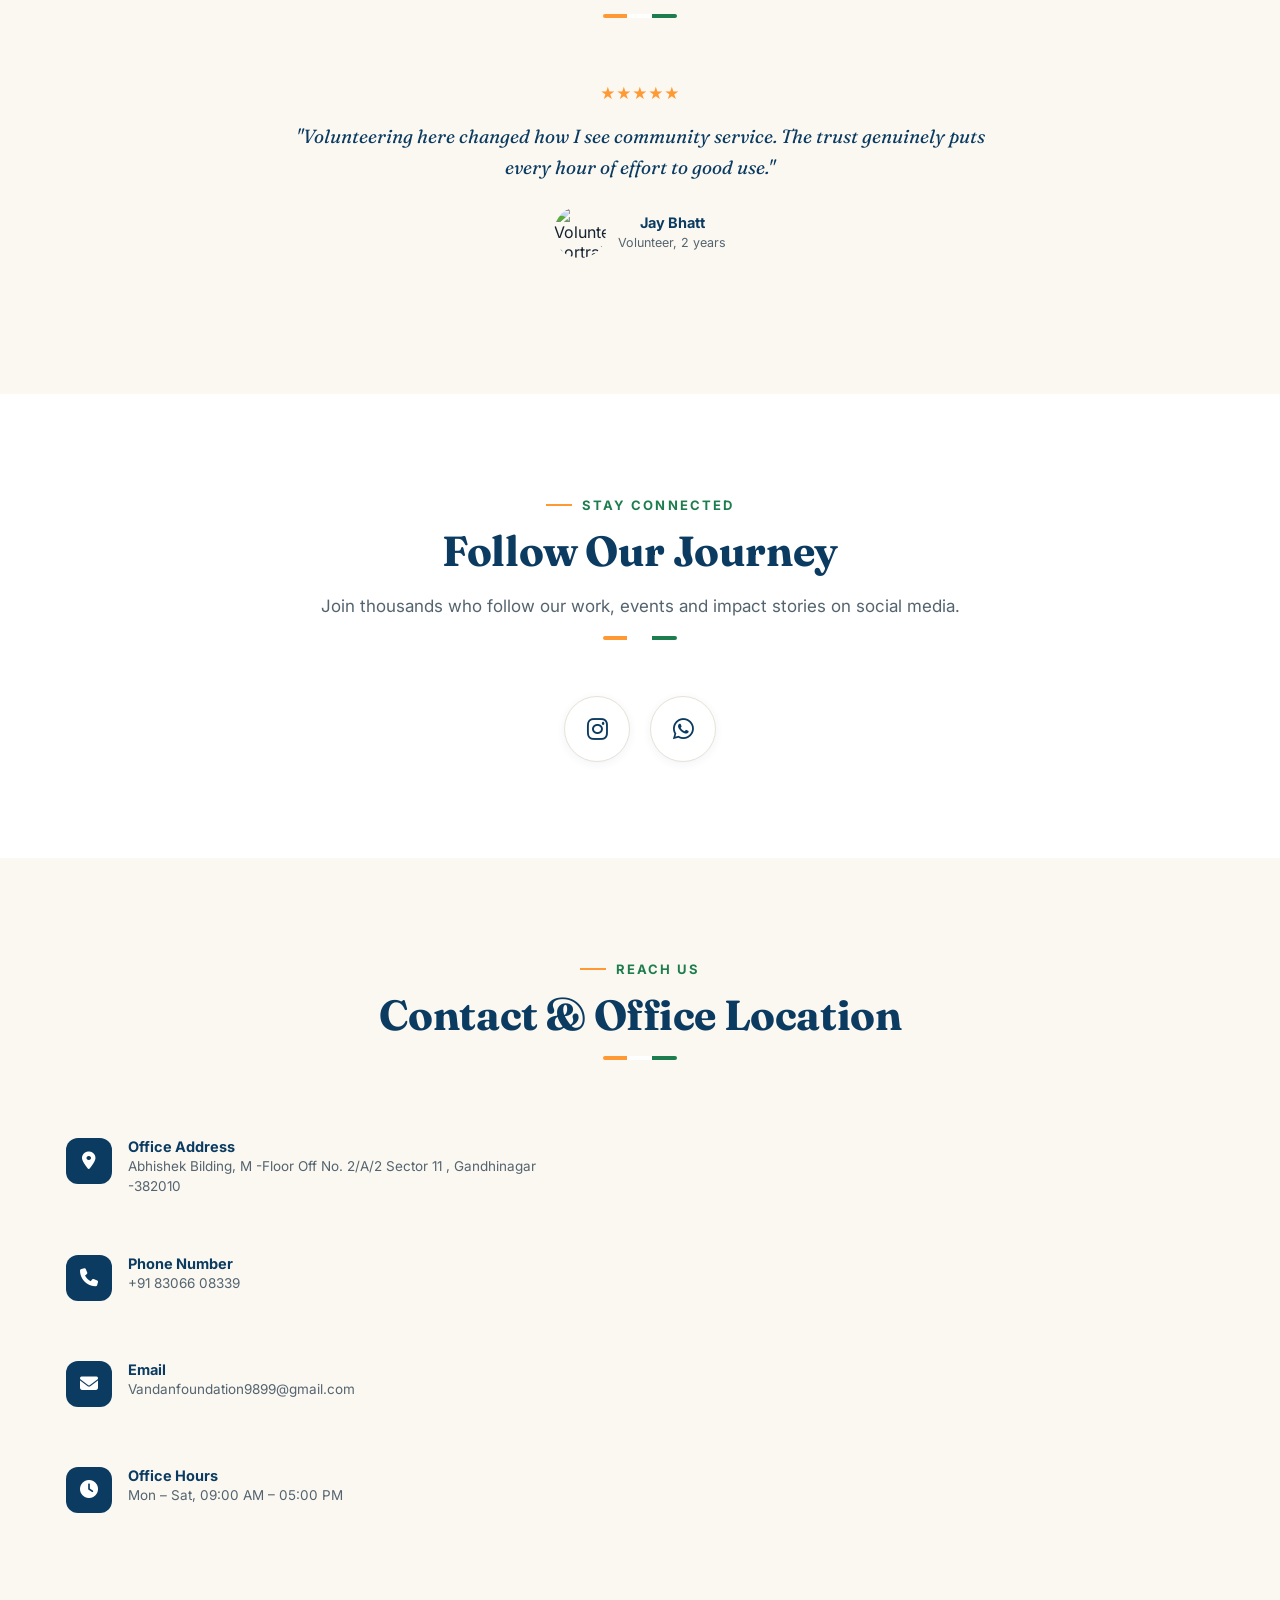
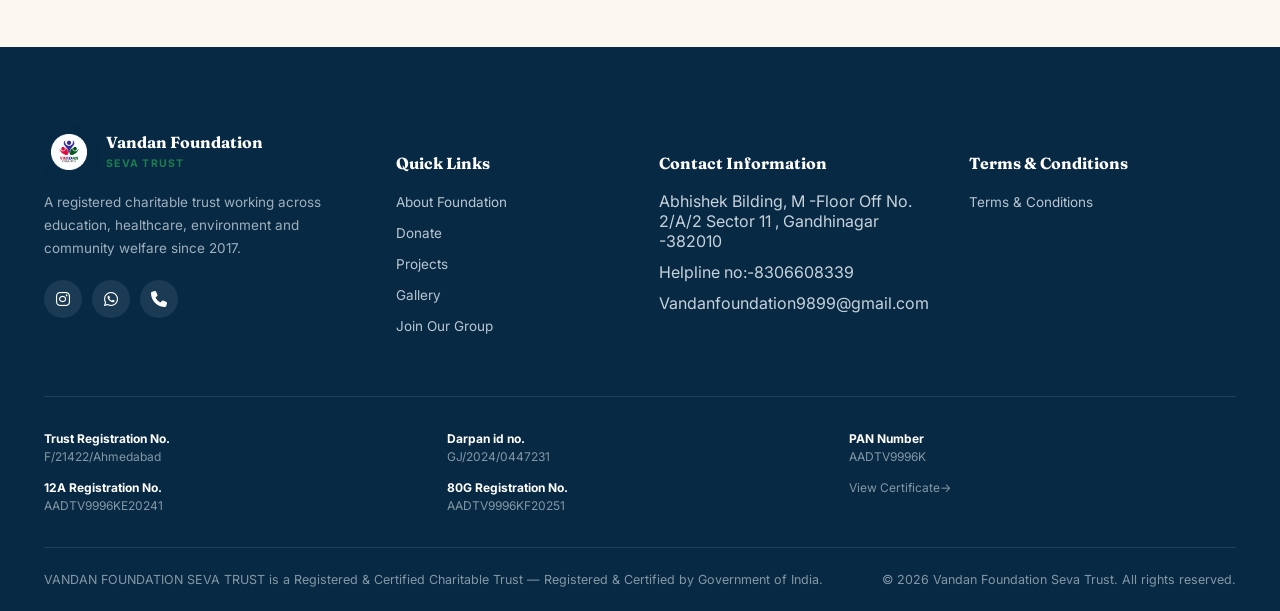
==== commit 85662693: "Remove logo container from navbar Removed logo container from the navbar section." ====
--- a/index.html
+++ b/index.html
@@ -20,11 +20,7 @@
 
 <!-- ============ NAVBAR ============ -->
 <header class="navbar" id="navbar">
-      <div class="logo-container">
-        <a href="index.html">
-            <img src="logo.jpg" alt="Company Logo" class="site-logo">
-        </a>
-      </div>
+
   <div class="container nav-inner">
     <a href="#home" class="brand">
       <span class="brand-mark"><span><img src="logo.jpg"></span></span>
